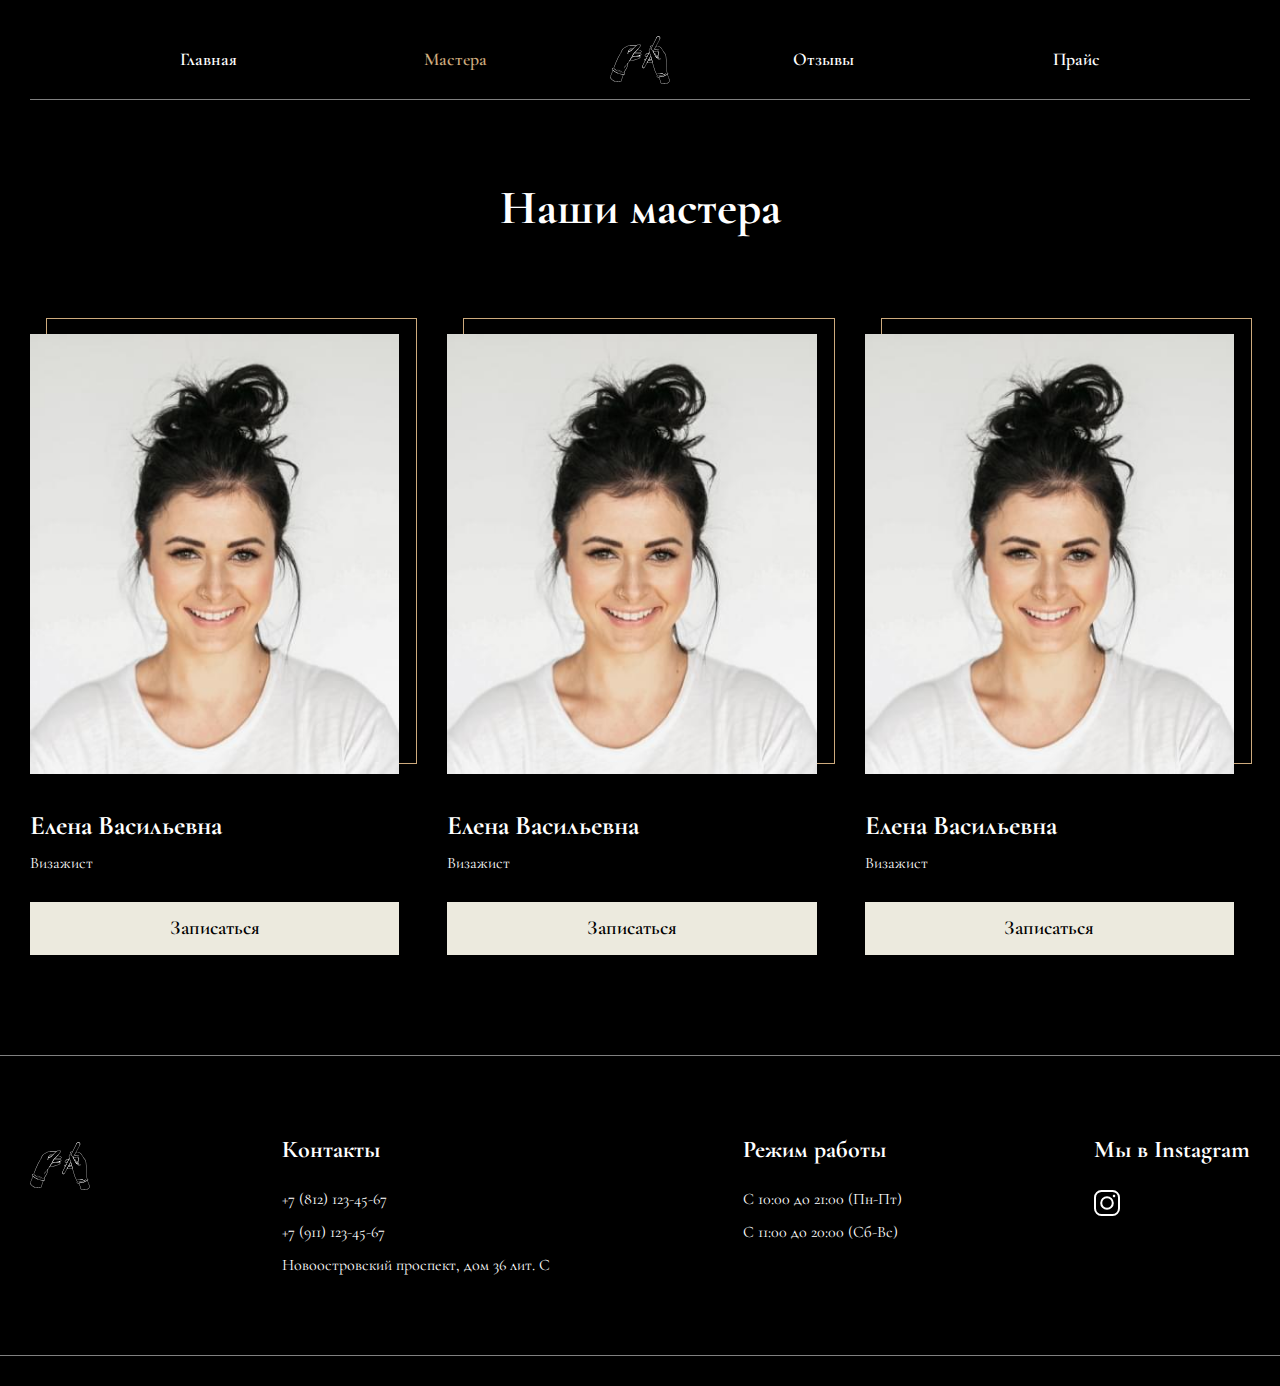
==== masters.html @ 24c0803a "version1demo" ====
<!DOCTYPE html><html lang="ru"><head><meta charset="UTF-8"><meta http-equiv="X-UA-Compatible" content="IE=edge"><meta name="viewport" content="width=device-width,initial-scale=1"><link rel="stylesheet" href="css/style.min.css"><title>Holkina Studio</title></head><body><div class="masters"><div class="container"><header class="header"><div class="header__hamburger"><span class="header__hamburger-line"></span> <span class="header__hamburger-line"></span> <span class="header__hamburger-line"></span></div><nav class="header__navigation"><ul class="header__list"><li class="header__list-item"><a href="index.html" class="header__link link">Главная</a></li><li class="header__list-item"><a href="#" class="header__link link active">Мастера</a></li></ul><svg class="header__logo" viewBox="0 0 188.04 149.76"><g id="Layer_2" data-name="Layer 2"><g id="_1" data-name="1"><path d="M104.42,100.39a3.55,3.55,0,0,1-1.62-.39c-2.11-1.1-2.67-4.14-1.28-6.94a.5.5,0,1,1,.89.45c-1.12,2.26-.74,4.77.85,5.6s3.87-.3,5.07-2.52a.5.5,0,0,1,.88.47A5.83,5.83,0,0,1,104.42,100.39Z"/><path d="M155.64,11.06a.46.46,0,0,1-.23-.06.49.49,0,0,1-.2-.68,8.41,8.41,0,0,0,.87-6.26A4.28,4.28,0,0,0,154,1.43a4.22,4.22,0,0,0-3.34-.17,8.39,8.39,0,0,0-4.62,4.31.5.5,0,0,1-.67.23.51.51,0,0,1-.23-.68A9.42,9.42,0,0,1,150.37.31a5.24,5.24,0,0,1,4.11.23A5.22,5.22,0,0,1,157,3.77a9.35,9.35,0,0,1-.95,7A.49.49,0,0,1,155.64,11.06Z"/><path d="M149.12,128.92a2.72,2.72,0,0,1-2.68-2.63c0-.44.37-.83,1-1.42l.36-.34a135.27,135.27,0,0,1-12.17-30.79c-3.07-12.5-5.75-22.49-7.95-29.71l0-.06a91,91,0,0,0-3.72-10.57c-2.3-5-3-12.06-.25-14.11,1-.8,3-1.13,6.48,1.8s5.92,7.69,8.08,12l0,.06c.37.74.73,1.48,1.09,2.22,3.21,6.54,6.25,12.72,10.38,12.83a.87.87,0,0,0,.66-.17c.28-.33.06-1.37-.15-2.37a10.18,10.18,0,0,1-.2-4.84c.68-2.37,1.28-4.13,1.76-5.56,1.09-3.24,1.35-4.14.61-5.25a12.43,12.43,0,0,1-.66-1.2c-.9-1.74-2.4-4.66-4.9-5.83a30.13,30.13,0,0,0-7.54-2,.51.51,0,0,1-.41-.58.51.51,0,0,1,.58-.41,31.41,31.41,0,0,1,7.8,2.13c2.81,1.31,4.4,4.42,5.36,6.28.24.46.44.86.6,1.1,1.05,1.56.59,2.9-.5,6.12-.47,1.42-1.07,3.17-1.74,5.52a9.29,9.29,0,0,0,.22,4.35c.29,1.41.52,2.52-.06,3.22a1.69,1.69,0,0,1-1.45.53c-4.75-.13-7.91-6.57-11.26-13.39-.36-.75-.74-1.51-1.11-2.26l0-.06c-2.11-4.21-4.62-8.93-7.81-11.64-1.62-1.38-3.85-2.8-5.23-1.76-2,1.51-1.72,7.9.56,12.9a92.07,92.07,0,0,1,3.76,10.63s0,0,0,.06c2.21,7.24,4.9,17.28,8,29.83a134.49,134.49,0,0,0,12.21,30.78c.25.44-.12.79-.69,1.31a5,5,0,0,0-.7.74,1.73,1.73,0,0,0,1.71,1.58h0c7.38,0,23.55-2.13,31.9-9.93a1,1,0,0,0,.32-.76,1,1,0,0,0-.3-.7,5.48,5.48,0,0,0-.78,0c-.7,0-1.13.09-1.35-.27-1.19-1.87-2.23-20-3.28-40-.33-6.24-.59-11.18-.74-12.47-.49-4.25-.82-5.7-4.93-10.74a61.84,61.84,0,0,1-4.54-7c-2.91-4.91-6.2-10.47-9.62-11.91-2.11-.9-6.12-1.65-11.6-2.18a.49.49,0,0,1-.45-.54.5.5,0,0,1,.54-.45c5.66.54,9.67,1.3,11.9,2.24,3.72,1.58,7,7,10.09,12.33a59.57,59.57,0,0,0,4.46,6.88c4.06,5,4.6,6.59,5.14,11.26.16,1.33.42,6.28.75,12.54.67,12.86,1.92,36.52,3,39.33l.51,0c.74-.06,1.18-.08,1.46.17a2,2,0,0,1,.7,1.47,2,2,0,0,1-.63,1.52c-8.59,8-25.07,10.17-32.59,10.2ZM181,116.48h0Zm-1.24-.72Z"/><path d="M129.45,38.4a.47.47,0,0,1-.25-.07c-3-1.72-4.4-3.71-3.93-5.46.42-1.6,2.33-2.59,5-2.59.72,0,1.65,0,2.74,0a.5.5,0,0,1,.48.52.47.47,0,0,1-.51.48c-1.07,0-2,0-2.71,0-2.14,0-3.72.73-4,1.85s1,2.88,3.48,4.34a.5.5,0,0,1-.26.93Z"/><path d="M149.8,69.2s-.06,0-.08,0c-3.43-.09-5.9-3.52-7.66-6.5a.51.51,0,0,1,0-.53.53.53,0,0,1,.49-.22,68.38,68.38,0,0,1,8.05,1.76.49.49,0,0,1,.36.4c.07.46.17.91.26,1.34.29,1.41.53,2.52-.06,3.22A1.69,1.69,0,0,1,149.8,69.2Zm-.06-1a.87.87,0,0,0,.66-.17c.28-.33.06-1.37-.15-2.38-.07-.34-.15-.69-.21-1.06-1.58-.43-4.17-1.09-6.56-1.49,2.19,3.46,4.15,5,6.26,5.1Z"/><path d="M150.33,63.17a.39.39,0,0,1-.15,0,64.83,64.83,0,0,1-7.37-3.32l-1.16-.57-1,.13a.5.5,0,0,1-.52-.26c-.55-1.08-1.09-2.2-1.65-3.32l-1.11-2.26a.14.14,0,0,1,0-.06c-.89-1.77-1.64-3.19-2.37-4.47a.49.49,0,0,1,0-.44.5.5,0,0,1,.33-.29c2.43-.65,6.72-1.74,8.28-1.65,2.5.12,6.84,2.62,10,4.7a.49.49,0,0,1,.23.47,20,20,0,0,1-1.06,3.79c-.48,1.4-1.07,3.16-1.74,5.5a5.27,5.27,0,0,0-.18,1.56.52.52,0,0,1-.2.42A.53.53,0,0,1,150.33,63.17Zm-8.61-4.91h.14a13.39,13.39,0,0,1,1.4.67c1.62.81,4.51,2.26,6.59,3a5.84,5.84,0,0,1,.2-1.16c.68-2.36,1.27-4.13,1.75-5.54a24.06,24.06,0,0,0,1-3.28c-4.25-2.73-7.54-4.28-9.28-4.37a37.93,37.93,0,0,0-7.35,1.46c.65,1.16,1.33,2.45,2.1,4l0,.06c.36.74.73,1.48,1.09,2.21.5,1,1,2,1.48,3A8.44,8.44,0,0,1,141.72,58.26Z"/><path d="M135.13,48.81a.53.53,0,0,1-.24-.06.51.51,0,0,1-.2-.68l20.52-37.75a8.41,8.41,0,0,0,.87-6.26A4.28,4.28,0,0,0,154,1.43a4.22,4.22,0,0,0-3.34-.17,8.39,8.39,0,0,0-4.62,4.31L128.72,40.51a.5.5,0,0,1-.9-.44L145.16,5.12A9.42,9.42,0,0,1,150.37.31a5.24,5.24,0,0,1,4.11.23A5.22,5.22,0,0,1,157,3.77a9.35,9.35,0,0,1-.95,7L135.57,48.55A.49.49,0,0,1,135.13,48.81Z"/><path d="M104.42,100.39a3.55,3.55,0,0,1-1.62-.39c-2.11-1.1-2.67-4.14-1.28-6.94L122.79,50.2a.49.49,0,0,1,.67-.22.5.5,0,0,1,.23.67L102.41,93.51c-1.12,2.26-.74,4.77.85,5.6s3.87-.3,5.07-2.52L127.14,62a.49.49,0,0,1,.67-.2.49.49,0,0,1,.2.68l-18.8,34.6A5.83,5.83,0,0,1,104.42,100.39Z"/><path d="M120.82,75.14a.49.49,0,0,1-.39-.19.5.5,0,0,1,0-.55l5-9.16a.49.49,0,0,1,.31-.25l2.63-.68a.5.5,0,0,1,.6.34c.67,2.24,1.4,4.75,2.15,7.46a.53.53,0,0,1-.05.39.5.5,0,0,1-.32.23c-2.37.57-5,1.23-7.61,1.87l-2.14.53Zm5.32-9.23-4.33,8,1-.25c2.39-.6,4.87-1.21,7.12-1.75-.65-2.33-1.28-4.51-1.87-6.48Z"/><path d="M115,64.32c-2.53,0-4.81-.91-5.6-2.36-.36-.67-.71-2.06,1-3.83s7.17-4,11.48-5.59a.51.51,0,0,1,.55.14.5.5,0,0,1,.07.55L117.11,63.9a.52.52,0,0,1-.36.27A11.11,11.11,0,0,1,115,64.32Zm1.71-.64h0ZM121,53.91c-5.3,2-8.8,3.71-9.92,4.9-.94,1-1.21,1.9-.8,2.67.73,1.35,3.48,2.13,6.1,1.74Z"/><path d="M110.58,76.43h-.11A4.84,4.84,0,0,1,107,74.09a2.71,2.71,0,0,1,0-2.39c.26-.55,1.28-1.41,6.91-3.27a.5.5,0,0,1,.61.69l-3.49,7A.49.49,0,0,1,110.58,76.43Zm2.5-6.67c-4.59,1.59-5.12,2.25-5.18,2.37a1.72,1.72,0,0,0,0,1.53,3.73,3.73,0,0,0,2.41,1.69Z"/><path d="M118.18,84.47a17.16,17.16,0,0,1-2.42-.14.53.53,0,0,1-.38-.27.5.5,0,0,1,0-.46l3.34-6.14a.46.46,0,0,1,.29-.24c3.18-1,8.87-2.7,11.93-3.6a.51.51,0,0,1,.38,0,.48.48,0,0,1,.24.3c.7,2.59,1.4,5.23,2.08,7.84a.5.5,0,0,1-.36.61A72.27,72.27,0,0,1,118.18,84.47Zm-1.55-1c4,.33,11.69-.8,15.93-1.85-.6-2.28-1.21-4.58-1.82-6.84-3.07.9-8.19,2.43-11.23,3.38Z"/><path d="M170.82,149.76a39.78,39.78,0,0,1-11-1.71.49.49,0,0,1-.35-.37,85.21,85.21,0,0,0-7.34-19.16.48.48,0,0,1,0-.48.5.5,0,0,1,.41-.26c.53,0,1.08-.08,1.65-.14a23.73,23.73,0,0,0,3.82-.46c5.26-.79,15-2.86,21.53-7.94a.54.54,0,0,1,.46-.09.55.55,0,0,1,.33.32c3.3,9.69,7.6,20,7.65,20.13a.52.52,0,0,1,0,.35C188,140.07,184.56,149.76,170.82,149.76Zm-10.42-2.59c20.73,5.81,26-5.73,26.6-7.37-.58-1.39-4.34-10.53-7.38-19.35-6.68,4.92-16.23,6.94-21.42,7.71a24.15,24.15,0,0,1-3.93.48l-.87.08A86.59,86.59,0,0,1,160.4,147.17Z"/><path d="M152.74,124.1h-.16a.5.5,0,0,1,0-1h.16c1.44,0,13.39-.19,22.4-6.08a.5.5,0,0,1,.55.84C166.45,123.91,154.24,124.1,152.74,124.1Z"/><path d="M154.34,118.74a14.58,14.58,0,0,1-5.32-.83.5.5,0,1,1,.37-.93c5.27,2.15,16.36-1,16.48-1a.49.49,0,0,1,.61.35.48.48,0,0,1-.34.61A49.56,49.56,0,0,1,154.34,118.74Z"/><path d="M155.11,70.22c-7.89,0-10.45-3.8-10.56-4a.5.5,0,0,1,.84-.55c.05.07,2.55,3.6,10.13,3.51a.5.5,0,1,1,0,1Z"/><path d="M148.51,43.12A10.11,10.11,0,0,1,147,43a.5.5,0,0,1,.15-1,11.22,11.22,0,0,0,5.94-.89.51.51,0,0,1,.67.23.5.5,0,0,1-.23.67A11.58,11.58,0,0,1,148.51,43.12Z"/><path d="M142.49,59.61a.46.46,0,0,1-.36-.16c-.07-.07-1.7-1.85-1.35-5.55a.52.52,0,0,1,.55-.45.5.5,0,0,1,.45.55c-.31,3.22,1,4.71,1.08,4.77a.51.51,0,0,1,0,.71A.5.5,0,0,1,142.49,59.61Z"/><path d="M154.7,72.79a12,12,0,0,1-3.25-.51l-.48-.13a.5.5,0,0,1,.12-1,5.72,5.72,0,0,1,.63.15,8.29,8.29,0,0,0,7.63-1.09.5.5,0,0,1,.59.8A8.65,8.65,0,0,1,154.7,72.79Z"/><path d="M41.94,120.7h0c-15.64-.52-27.45-8.65-33.1-13.45a.5.5,0,0,1-.17-.47,8.38,8.38,0,0,0-1.23-1.47c-1.1-1.15-1.72-1.83-1.48-2.45.4-1,1.73-1.43,3-1.83,1-.32,2.19-.68,2.42-1.27,4.85-12.4,9.58-23.66,12.11-29.33,1.28-2.88,3.81-7.19,6.05-11,1.3-2.22,2.54-4.31,3.36-5.85C34.25,51,35.23,48.87,36.09,47c1.3-2.86,2.24-4.92,3.66-6.41,3.88-4.1,15.94-10.75,21.52-11.85,3.44-.68,11-.66,16.69-.53,2.55.07,4.58.15,5.42.19,4.36-3,8-3.71,10.8-2.05a3.28,3.28,0,0,1,1.69,2.49c.56,4.64-7.74,12.74-14.42,19.25-3.06,3-5.71,5.58-6.55,7S72.12,59.77,70,63.51c-5,8.77-11.29,19.69-13.1,21.67l-.07.08c-.89,1-1.26,3.39-1.7,6.11-.08.53-.17,1.08-.27,1.63-.71,4.27-1.79,8.63-4.77,11.61-1.4,1.4-3.2,4.72-5.35,9.87-.14.33.44,1.28.83,1.91.64,1,1.25,2,.93,2.88s-1.28.77-2.45.86a5,5,0,0,0-1.65.29A.42.42,0,0,1,41.94,120.7Zm-32.3-14c5.59,4.7,17,12.45,32,13a4,4,0,0,1,2.26-.55,5.23,5.23,0,0,0,1.63-.28c.11-.32-.47-1.26-.89-2-.63-1-1.23-2-.89-2.82,2.23-5.34,4.05-8.67,5.56-10.18,2.78-2.79,3.81-7,4.5-11.07.09-.56.18-1.1.26-1.63.46-2.86.86-5.33,1.92-6.59l.08-.1c1.76-1.91,8.25-13.24,13-21.51,2.14-3.75,4-7,4.94-8.51s3.46-4,6.7-7.14c6.18-6,14.63-14.27,14.13-18.42a2.28,2.28,0,0,0-1.21-1.75h0c-2.47-1.46-5.79-.75-9.86,2.11a.49.49,0,0,1-.31.09c-.7,0-2.84-.12-5.56-.2-5.67-.13-13.13-.15-16.48.51-5.43,1.08-17.2,7.55-21,11.55-1.31,1.38-2.22,3.37-3.48,6.14-.86,1.91-1.85,4.07-3.24,6.67-.83,1.56-2.07,3.66-3.38,5.89-2.22,3.78-4.74,8-6,10.89-2.53,5.65-7.24,16.9-12.09,29.28-.4,1-1.75,1.46-3,1.87-1,.3-2.07.64-2.35,1.17a9.19,9.19,0,0,0,1.24,1.46C9,105.52,9.55,106.13,9.64,106.65Zm-1,0ZM58.4,49.62a1,1,0,0,1-.51-.12,1.36,1.36,0,0,1-.44-1.31c.15-2.12,2.49-7.21,5.31-8.61a27.75,27.75,0,0,1,7.84-1.9c1.41-.19,2.55-.3,3.09-.35l.22,0a.51.51,0,0,1,.5.27.5.5,0,0,1-.08.56l-1.88,2.14c-.47.55-.87,1-1.18,1.35h0C68.75,44.43,60.86,49.62,58.4,49.62Zm.07-1h0c1.35,0,9-4.27,12-7.69h0c.31-.34.7-.79,1.17-1.33l1-1.2-2,.24a27.48,27.48,0,0,0-7.53,1.8c-1.87.93-3.76,4.06-4.5,6.54A3.79,3.79,0,0,0,58.47,48.65Z"/><path d="M25.8,143.68c-7.85,0-19-2.37-25.73-14.17a.48.48,0,0,1,0-.42s3.91-10.2,8.64-22.4a.47.47,0,0,1,.34-.3.52.52,0,0,1,.45.1c5.55,4.71,17.15,12.7,32.48,13.21a.46.46,0,0,1,.4.22.51.51,0,0,1,.06.45c-3.84,10.32-7.18,21.79-7.22,21.91a.52.52,0,0,1-.34.34A37.32,37.32,0,0,1,25.8,143.68ZM1.05,129.22c10.24,17.58,30.7,13.14,33.25,12.5.52-1.76,3.5-11.76,6.92-21-14.82-.71-26.12-8.2-31.87-13C5.14,118.57,1.64,127.7,1.05,129.22Z"/><path d="M61.17,78.17a.53.53,0,0,1-.42-.21.5.5,0,0,1,0-.54c2.09-3.51,4.51-7.7,6.6-11.33a.55.55,0,0,1,.36-.25c2.91-.42,7.3-1.06,11.72-1.76h0l2.16-.34c5.78-.94,10.78-1.75,12.79-.23a2.26,2.26,0,0,1,.91,1.59c.29,2.56-3.73,7.66-34,13.06ZM68.09,66.8c-1.88,3.26-4,7-5.93,10.19,24.16-4.4,32.45-9,32.12-11.77a1.29,1.29,0,0,0-.51-.92c-1.67-1.26-6.94-.4-12,.42l-2.17.35h0C75.27,65.75,71,66.38,68.09,66.8Z"/><path d="M58.4,49.62a1,1,0,0,1-.51-.12c-1.39-.94.91-5.33,1-5.52a.49.49,0,0,1,.31-.25A53.19,53.19,0,0,1,69.61,42a.49.49,0,0,1,.49.31.49.49,0,0,1-.13.56C67.14,45.42,60.61,49.62,58.4,49.62Zm.09-.91h0Zm0-.06c.93.06,5.89-2.51,9.66-5.51a53.52,53.52,0,0,0-8.45,1.5A8.24,8.24,0,0,0,58.47,48.65Z"/><path d="M69.56,63.73a.5.5,0,0,1-.44-.75c2.14-3.73,4-7,4.93-8.48a9.72,9.72,0,0,1,1-1.31.46.46,0,0,1,.35-.17c8.6-.45,18.85-.57,21.82,2.44a2.8,2.8,0,0,1,.86,2.2c-.3,4.58-15.67,5.83-28.51,6.07ZM75.66,54a8.79,8.79,0,0,0-.76,1c-.86,1.41-2.52,4.3-4.47,7.7,16.51-.38,26.45-2.28,26.64-5.12a1.8,1.8,0,0,0-.57-1.44C93.51,53.13,80.32,53.76,75.66,54Z"/><path d="M76.74,52.56a.51.51,0,0,1-.46-.3.49.49,0,0,1,.1-.54c1.2-1.26,2.75-2.77,4.39-4.37,1.44-1.42,3-2.93,4.53-4.48a.48.48,0,0,1,.39-.15c8.11.7,12.1,2.12,12.93,4.59h0a2.63,2.63,0,0,1-.29,2.47c-1.9,2.66-9.51,2.71-16.23,2.76h-.2C80,52.56,78.3,52.56,76.74,52.56Zm9.1-8.82c-1.48,1.49-3,3-4.38,4.32S79,50.5,77.93,51.56l4,0h.2c6.16,0,13.83-.1,15.43-2.34a1.64,1.64,0,0,0,.15-1.57h0C96.7,44.75,88.79,44,85.84,43.74Z"/><path d="M74,38.31a.49.49,0,0,1-.32-.12.51.51,0,0,1-.06-.71,57.49,57.49,0,0,1,9.66-9,.5.5,0,0,1,.57.82,56.76,56.76,0,0,0-9.47,8.83A.49.49,0,0,1,74,38.31Z"/><path d="M42.46,114.76h0a44.35,44.35,0,0,1-22.72-7,33.75,33.75,0,0,1-7.59-6.49.5.5,0,0,1,.09-.7.5.5,0,0,1,.7.08c.1.13,10,12.41,29.56,13.07a.51.51,0,0,1,.48.52A.5.5,0,0,1,42.46,114.76Z"/><path d="M44.22,100.38a.45.45,0,0,1-.2,0,.51.51,0,0,1-.25-.67,21.06,21.06,0,0,1,5-6.78c2.8-2.2,7.18-8.18,7.22-8.24a.5.5,0,0,1,.81.59c-.18.25-4.51,6.15-7.41,8.44s-4.71,6.37-4.73,6.41A.52.52,0,0,1,44.22,100.38Z"/><path d="M57.08,54.4A.5.5,0,0,1,56.6,54c-.66-2.61,1-6.94,1.11-7.13a.5.5,0,0,1,.93.37S57,51.48,57.57,53.78a.5.5,0,0,1-.37.61Z"/><path d="M37.41,110.84h0A24.56,24.56,0,0,1,24,105.77a.49.49,0,0,1-.05-.7.51.51,0,0,1,.71,0,24,24,0,0,0,12.82,4.82.51.51,0,0,1,.45.54A.5.5,0,0,1,37.41,110.84Z"/><path d="M54.6,56.29a.46.46,0,0,1-.36-.16c-1.43-1.54-.89-4.64-.87-4.77A.49.49,0,0,1,54,51a.5.5,0,0,1,.4.58c-.13.76-.28,2.94.62,3.91a.5.5,0,0,1,0,.71A.48.48,0,0,1,54.6,56.29Z"/></g></g></svg><ul class="header__list"><li class="header__list-item"><a href="reviews.html" class="header__link link">Отзывы</a></li><li class="header__list-item"><a href="price.html" class="header__link link">Прайс</a></li></ul></nav></header></div><section class="masters__section"><div class="container"><h1 class="title masters__title">Наши мастера</h1><div class="masters__grid"><div class="masters__item"><div class="masters__item-imgBorder"><img src="./images/master.jpg" alt="Мастер" class="masters__item-img"></div><p class="masters__item-name">Елена Васильевна</p><p class="masters__item-skill">Визажист</p><button class="button masters__item-button">Записаться</button></div><div class="masters__item"><div class="masters__item-imgBorder"><img src="./images/master.jpg" alt="Мастер" class="masters__item-img"></div><p class="masters__item-name">Елена Васильевна</p><p class="masters__item-skill">Визажист</p><button class="button masters__item-button">Записаться</button></div><div class="masters__item"><div class="masters__item-imgBorder"><img src="./images/master.jpg" alt="Мастер" class="masters__item-img"></div><p class="masters__item-name">Елена Васильевна</p><p class="masters__item-skill">Визажист</p><button class="button masters__item-button">Записаться</button></div></div></div></section><footer class="footer"><div class="container"><svg class="footer__logo" viewBox="0 0 188.04 149.76"><g id="Layer_2" data-name="Layer 2"><g id="_1" data-name="1"><path d="M104.42,100.39a3.55,3.55,0,0,1-1.62-.39c-2.11-1.1-2.67-4.14-1.28-6.94a.5.5,0,1,1,.89.45c-1.12,2.26-.74,4.77.85,5.6s3.87-.3,5.07-2.52a.5.5,0,0,1,.88.47A5.83,5.83,0,0,1,104.42,100.39Z"/><path d="M155.64,11.06a.46.46,0,0,1-.23-.06.49.49,0,0,1-.2-.68,8.41,8.41,0,0,0,.87-6.26A4.28,4.28,0,0,0,154,1.43a4.22,4.22,0,0,0-3.34-.17,8.39,8.39,0,0,0-4.62,4.31.5.5,0,0,1-.67.23.51.51,0,0,1-.23-.68A9.42,9.42,0,0,1,150.37.31a5.24,5.24,0,0,1,4.11.23A5.22,5.22,0,0,1,157,3.77a9.35,9.35,0,0,1-.95,7A.49.49,0,0,1,155.64,11.06Z"/><path d="M149.12,128.92a2.72,2.72,0,0,1-2.68-2.63c0-.44.37-.83,1-1.42l.36-.34a135.27,135.27,0,0,1-12.17-30.79c-3.07-12.5-5.75-22.49-7.95-29.71l0-.06a91,91,0,0,0-3.72-10.57c-2.3-5-3-12.06-.25-14.11,1-.8,3-1.13,6.48,1.8s5.92,7.69,8.08,12l0,.06c.37.74.73,1.48,1.09,2.22,3.21,6.54,6.25,12.72,10.38,12.83a.87.87,0,0,0,.66-.17c.28-.33.06-1.37-.15-2.37a10.18,10.18,0,0,1-.2-4.84c.68-2.37,1.28-4.13,1.76-5.56,1.09-3.24,1.35-4.14.61-5.25a12.43,12.43,0,0,1-.66-1.2c-.9-1.74-2.4-4.66-4.9-5.83a30.13,30.13,0,0,0-7.54-2,.51.51,0,0,1-.41-.58.51.51,0,0,1,.58-.41,31.41,31.41,0,0,1,7.8,2.13c2.81,1.31,4.4,4.42,5.36,6.28.24.46.44.86.6,1.1,1.05,1.56.59,2.9-.5,6.12-.47,1.42-1.07,3.17-1.74,5.52a9.29,9.29,0,0,0,.22,4.35c.29,1.41.52,2.52-.06,3.22a1.69,1.69,0,0,1-1.45.53c-4.75-.13-7.91-6.57-11.26-13.39-.36-.75-.74-1.51-1.11-2.26l0-.06c-2.11-4.21-4.62-8.93-7.81-11.64-1.62-1.38-3.85-2.8-5.23-1.76-2,1.51-1.72,7.9.56,12.9a92.07,92.07,0,0,1,3.76,10.63s0,0,0,.06c2.21,7.24,4.9,17.28,8,29.83a134.49,134.49,0,0,0,12.21,30.78c.25.44-.12.79-.69,1.31a5,5,0,0,0-.7.74,1.73,1.73,0,0,0,1.71,1.58h0c7.38,0,23.55-2.13,31.9-9.93a1,1,0,0,0,.32-.76,1,1,0,0,0-.3-.7,5.48,5.48,0,0,0-.78,0c-.7,0-1.13.09-1.35-.27-1.19-1.87-2.23-20-3.28-40-.33-6.24-.59-11.18-.74-12.47-.49-4.25-.82-5.7-4.93-10.74a61.84,61.84,0,0,1-4.54-7c-2.91-4.91-6.2-10.47-9.62-11.91-2.11-.9-6.12-1.65-11.6-2.18a.49.49,0,0,1-.45-.54.5.5,0,0,1,.54-.45c5.66.54,9.67,1.3,11.9,2.24,3.72,1.58,7,7,10.09,12.33a59.57,59.57,0,0,0,4.46,6.88c4.06,5,4.6,6.59,5.14,11.26.16,1.33.42,6.28.75,12.54.67,12.86,1.92,36.52,3,39.33l.51,0c.74-.06,1.18-.08,1.46.17a2,2,0,0,1,.7,1.47,2,2,0,0,1-.63,1.52c-8.59,8-25.07,10.17-32.59,10.2ZM181,116.48h0Zm-1.24-.72Z"/><path d="M129.45,38.4a.47.47,0,0,1-.25-.07c-3-1.72-4.4-3.71-3.93-5.46.42-1.6,2.33-2.59,5-2.59.72,0,1.65,0,2.74,0a.5.5,0,0,1,.48.52.47.47,0,0,1-.51.48c-1.07,0-2,0-2.71,0-2.14,0-3.72.73-4,1.85s1,2.88,3.48,4.34a.5.5,0,0,1-.26.93Z"/><path d="M149.8,69.2s-.06,0-.08,0c-3.43-.09-5.9-3.52-7.66-6.5a.51.51,0,0,1,0-.53.53.53,0,0,1,.49-.22,68.38,68.38,0,0,1,8.05,1.76.49.49,0,0,1,.36.4c.07.46.17.91.26,1.34.29,1.41.53,2.52-.06,3.22A1.69,1.69,0,0,1,149.8,69.2Zm-.06-1a.87.87,0,0,0,.66-.17c.28-.33.06-1.37-.15-2.38-.07-.34-.15-.69-.21-1.06-1.58-.43-4.17-1.09-6.56-1.49,2.19,3.46,4.15,5,6.26,5.1Z"/><path d="M150.33,63.17a.39.39,0,0,1-.15,0,64.83,64.83,0,0,1-7.37-3.32l-1.16-.57-1,.13a.5.5,0,0,1-.52-.26c-.55-1.08-1.09-2.2-1.65-3.32l-1.11-2.26a.14.14,0,0,1,0-.06c-.89-1.77-1.64-3.19-2.37-4.47a.49.49,0,0,1,0-.44.5.5,0,0,1,.33-.29c2.43-.65,6.72-1.74,8.28-1.65,2.5.12,6.84,2.62,10,4.7a.49.49,0,0,1,.23.47,20,20,0,0,1-1.06,3.79c-.48,1.4-1.07,3.16-1.74,5.5a5.27,5.27,0,0,0-.18,1.56.52.52,0,0,1-.2.42A.53.53,0,0,1,150.33,63.17Zm-8.61-4.91h.14a13.39,13.39,0,0,1,1.4.67c1.62.81,4.51,2.26,6.59,3a5.84,5.84,0,0,1,.2-1.16c.68-2.36,1.27-4.13,1.75-5.54a24.06,24.06,0,0,0,1-3.28c-4.25-2.73-7.54-4.28-9.28-4.37a37.93,37.93,0,0,0-7.35,1.46c.65,1.16,1.33,2.45,2.1,4l0,.06c.36.74.73,1.48,1.09,2.21.5,1,1,2,1.48,3A8.44,8.44,0,0,1,141.72,58.26Z"/><path d="M135.13,48.81a.53.53,0,0,1-.24-.06.51.51,0,0,1-.2-.68l20.52-37.75a8.41,8.41,0,0,0,.87-6.26A4.28,4.28,0,0,0,154,1.43a4.22,4.22,0,0,0-3.34-.17,8.39,8.39,0,0,0-4.62,4.31L128.72,40.51a.5.5,0,0,1-.9-.44L145.16,5.12A9.42,9.42,0,0,1,150.37.31a5.24,5.24,0,0,1,4.11.23A5.22,5.22,0,0,1,157,3.77a9.35,9.35,0,0,1-.95,7L135.57,48.55A.49.49,0,0,1,135.13,48.81Z"/><path d="M104.42,100.39a3.55,3.55,0,0,1-1.62-.39c-2.11-1.1-2.67-4.14-1.28-6.94L122.79,50.2a.49.49,0,0,1,.67-.22.5.5,0,0,1,.23.67L102.41,93.51c-1.12,2.26-.74,4.77.85,5.6s3.87-.3,5.07-2.52L127.14,62a.49.49,0,0,1,.67-.2.49.49,0,0,1,.2.68l-18.8,34.6A5.83,5.83,0,0,1,104.42,100.39Z"/><path d="M120.82,75.14a.49.49,0,0,1-.39-.19.5.5,0,0,1,0-.55l5-9.16a.49.49,0,0,1,.31-.25l2.63-.68a.5.5,0,0,1,.6.34c.67,2.24,1.4,4.75,2.15,7.46a.53.53,0,0,1-.05.39.5.5,0,0,1-.32.23c-2.37.57-5,1.23-7.61,1.87l-2.14.53Zm5.32-9.23-4.33,8,1-.25c2.39-.6,4.87-1.21,7.12-1.75-.65-2.33-1.28-4.51-1.87-6.48Z"/><path d="M115,64.32c-2.53,0-4.81-.91-5.6-2.36-.36-.67-.71-2.06,1-3.83s7.17-4,11.48-5.59a.51.51,0,0,1,.55.14.5.5,0,0,1,.07.55L117.11,63.9a.52.52,0,0,1-.36.27A11.11,11.11,0,0,1,115,64.32Zm1.71-.64h0ZM121,53.91c-5.3,2-8.8,3.71-9.92,4.9-.94,1-1.21,1.9-.8,2.67.73,1.35,3.48,2.13,6.1,1.74Z"/><path d="M110.58,76.43h-.11A4.84,4.84,0,0,1,107,74.09a2.71,2.71,0,0,1,0-2.39c.26-.55,1.28-1.41,6.91-3.27a.5.5,0,0,1,.61.69l-3.49,7A.49.49,0,0,1,110.58,76.43Zm2.5-6.67c-4.59,1.59-5.12,2.25-5.18,2.37a1.72,1.72,0,0,0,0,1.53,3.73,3.73,0,0,0,2.41,1.69Z"/><path d="M118.18,84.47a17.16,17.16,0,0,1-2.42-.14.53.53,0,0,1-.38-.27.5.5,0,0,1,0-.46l3.34-6.14a.46.46,0,0,1,.29-.24c3.18-1,8.87-2.7,11.93-3.6a.51.51,0,0,1,.38,0,.48.48,0,0,1,.24.3c.7,2.59,1.4,5.23,2.08,7.84a.5.5,0,0,1-.36.61A72.27,72.27,0,0,1,118.18,84.47Zm-1.55-1c4,.33,11.69-.8,15.93-1.85-.6-2.28-1.21-4.58-1.82-6.84-3.07.9-8.19,2.43-11.23,3.38Z"/><path d="M170.82,149.76a39.78,39.78,0,0,1-11-1.71.49.49,0,0,1-.35-.37,85.21,85.21,0,0,0-7.34-19.16.48.48,0,0,1,0-.48.5.5,0,0,1,.41-.26c.53,0,1.08-.08,1.65-.14a23.73,23.73,0,0,0,3.82-.46c5.26-.79,15-2.86,21.53-7.94a.54.54,0,0,1,.46-.09.55.55,0,0,1,.33.32c3.3,9.69,7.6,20,7.65,20.13a.52.52,0,0,1,0,.35C188,140.07,184.56,149.76,170.82,149.76Zm-10.42-2.59c20.73,5.81,26-5.73,26.6-7.37-.58-1.39-4.34-10.53-7.38-19.35-6.68,4.92-16.23,6.94-21.42,7.71a24.15,24.15,0,0,1-3.93.48l-.87.08A86.59,86.59,0,0,1,160.4,147.17Z"/><path d="M152.74,124.1h-.16a.5.5,0,0,1,0-1h.16c1.44,0,13.39-.19,22.4-6.08a.5.5,0,0,1,.55.84C166.45,123.91,154.24,124.1,152.74,124.1Z"/><path d="M154.34,118.74a14.58,14.58,0,0,1-5.32-.83.5.5,0,1,1,.37-.93c5.27,2.15,16.36-1,16.48-1a.49.49,0,0,1,.61.35.48.48,0,0,1-.34.61A49.56,49.56,0,0,1,154.34,118.74Z"/><path d="M155.11,70.22c-7.89,0-10.45-3.8-10.56-4a.5.5,0,0,1,.84-.55c.05.07,2.55,3.6,10.13,3.51a.5.5,0,1,1,0,1Z"/><path d="M148.51,43.12A10.11,10.11,0,0,1,147,43a.5.5,0,0,1,.15-1,11.22,11.22,0,0,0,5.94-.89.51.51,0,0,1,.67.23.5.5,0,0,1-.23.67A11.58,11.58,0,0,1,148.51,43.12Z"/><path d="M142.49,59.61a.46.46,0,0,1-.36-.16c-.07-.07-1.7-1.85-1.35-5.55a.52.52,0,0,1,.55-.45.5.5,0,0,1,.45.55c-.31,3.22,1,4.71,1.08,4.77a.51.51,0,0,1,0,.71A.5.5,0,0,1,142.49,59.61Z"/><path d="M154.7,72.79a12,12,0,0,1-3.25-.51l-.48-.13a.5.5,0,0,1,.12-1,5.72,5.72,0,0,1,.63.15,8.29,8.29,0,0,0,7.63-1.09.5.5,0,0,1,.59.8A8.65,8.65,0,0,1,154.7,72.79Z"/><path d="M41.94,120.7h0c-15.64-.52-27.45-8.65-33.1-13.45a.5.5,0,0,1-.17-.47,8.38,8.38,0,0,0-1.23-1.47c-1.1-1.15-1.72-1.83-1.48-2.45.4-1,1.73-1.43,3-1.83,1-.32,2.19-.68,2.42-1.27,4.85-12.4,9.58-23.66,12.11-29.33,1.28-2.88,3.81-7.19,6.05-11,1.3-2.22,2.54-4.31,3.36-5.85C34.25,51,35.23,48.87,36.09,47c1.3-2.86,2.24-4.92,3.66-6.41,3.88-4.1,15.94-10.75,21.52-11.85,3.44-.68,11-.66,16.69-.53,2.55.07,4.58.15,5.42.19,4.36-3,8-3.71,10.8-2.05a3.28,3.28,0,0,1,1.69,2.49c.56,4.64-7.74,12.74-14.42,19.25-3.06,3-5.71,5.58-6.55,7S72.12,59.77,70,63.51c-5,8.77-11.29,19.69-13.1,21.67l-.07.08c-.89,1-1.26,3.39-1.7,6.11-.08.53-.17,1.08-.27,1.63-.71,4.27-1.79,8.63-4.77,11.61-1.4,1.4-3.2,4.72-5.35,9.87-.14.33.44,1.28.83,1.91.64,1,1.25,2,.93,2.88s-1.28.77-2.45.86a5,5,0,0,0-1.65.29A.42.42,0,0,1,41.94,120.7Zm-32.3-14c5.59,4.7,17,12.45,32,13a4,4,0,0,1,2.26-.55,5.23,5.23,0,0,0,1.63-.28c.11-.32-.47-1.26-.89-2-.63-1-1.23-2-.89-2.82,2.23-5.34,4.05-8.67,5.56-10.18,2.78-2.79,3.81-7,4.5-11.07.09-.56.18-1.1.26-1.63.46-2.86.86-5.33,1.92-6.59l.08-.1c1.76-1.91,8.25-13.24,13-21.51,2.14-3.75,4-7,4.94-8.51s3.46-4,6.7-7.14c6.18-6,14.63-14.27,14.13-18.42a2.28,2.28,0,0,0-1.21-1.75h0c-2.47-1.46-5.79-.75-9.86,2.11a.49.49,0,0,1-.31.09c-.7,0-2.84-.12-5.56-.2-5.67-.13-13.13-.15-16.48.51-5.43,1.08-17.2,7.55-21,11.55-1.31,1.38-2.22,3.37-3.48,6.14-.86,1.91-1.85,4.07-3.24,6.67-.83,1.56-2.07,3.66-3.38,5.89-2.22,3.78-4.74,8-6,10.89-2.53,5.65-7.24,16.9-12.09,29.28-.4,1-1.75,1.46-3,1.87-1,.3-2.07.64-2.35,1.17a9.19,9.19,0,0,0,1.24,1.46C9,105.52,9.55,106.13,9.64,106.65Zm-1,0ZM58.4,49.62a1,1,0,0,1-.51-.12,1.36,1.36,0,0,1-.44-1.31c.15-2.12,2.49-7.21,5.31-8.61a27.75,27.75,0,0,1,7.84-1.9c1.41-.19,2.55-.3,3.09-.35l.22,0a.51.51,0,0,1,.5.27.5.5,0,0,1-.08.56l-1.88,2.14c-.47.55-.87,1-1.18,1.35h0C68.75,44.43,60.86,49.62,58.4,49.62Zm.07-1h0c1.35,0,9-4.27,12-7.69h0c.31-.34.7-.79,1.17-1.33l1-1.2-2,.24a27.48,27.48,0,0,0-7.53,1.8c-1.87.93-3.76,4.06-4.5,6.54A3.79,3.79,0,0,0,58.47,48.65Z"/><path d="M25.8,143.68c-7.85,0-19-2.37-25.73-14.17a.48.48,0,0,1,0-.42s3.91-10.2,8.64-22.4a.47.47,0,0,1,.34-.3.52.52,0,0,1,.45.1c5.55,4.71,17.15,12.7,32.48,13.21a.46.46,0,0,1,.4.22.51.51,0,0,1,.06.45c-3.84,10.32-7.18,21.79-7.22,21.91a.52.52,0,0,1-.34.34A37.32,37.32,0,0,1,25.8,143.68ZM1.05,129.22c10.24,17.58,30.7,13.14,33.25,12.5.52-1.76,3.5-11.76,6.92-21-14.82-.71-26.12-8.2-31.87-13C5.14,118.57,1.64,127.7,1.05,129.22Z"/><path d="M61.17,78.17a.53.53,0,0,1-.42-.21.5.5,0,0,1,0-.54c2.09-3.51,4.51-7.7,6.6-11.33a.55.55,0,0,1,.36-.25c2.91-.42,7.3-1.06,11.72-1.76h0l2.16-.34c5.78-.94,10.78-1.75,12.79-.23a2.26,2.26,0,0,1,.91,1.59c.29,2.56-3.73,7.66-34,13.06ZM68.09,66.8c-1.88,3.26-4,7-5.93,10.19,24.16-4.4,32.45-9,32.12-11.77a1.29,1.29,0,0,0-.51-.92c-1.67-1.26-6.94-.4-12,.42l-2.17.35h0C75.27,65.75,71,66.38,68.09,66.8Z"/><path d="M58.4,49.62a1,1,0,0,1-.51-.12c-1.39-.94.91-5.33,1-5.52a.49.49,0,0,1,.31-.25A53.19,53.19,0,0,1,69.61,42a.49.49,0,0,1,.49.31.49.49,0,0,1-.13.56C67.14,45.42,60.61,49.62,58.4,49.62Zm.09-.91h0Zm0-.06c.93.06,5.89-2.51,9.66-5.51a53.52,53.52,0,0,0-8.45,1.5A8.24,8.24,0,0,0,58.47,48.65Z"/><path d="M69.56,63.73a.5.5,0,0,1-.44-.75c2.14-3.73,4-7,4.93-8.48a9.72,9.72,0,0,1,1-1.31.46.46,0,0,1,.35-.17c8.6-.45,18.85-.57,21.82,2.44a2.8,2.8,0,0,1,.86,2.2c-.3,4.58-15.67,5.83-28.51,6.07ZM75.66,54a8.79,8.79,0,0,0-.76,1c-.86,1.41-2.52,4.3-4.47,7.7,16.51-.38,26.45-2.28,26.64-5.12a1.8,1.8,0,0,0-.57-1.44C93.51,53.13,80.32,53.76,75.66,54Z"/><path d="M76.74,52.56a.51.51,0,0,1-.46-.3.49.49,0,0,1,.1-.54c1.2-1.26,2.75-2.77,4.39-4.37,1.44-1.42,3-2.93,4.53-4.48a.48.48,0,0,1,.39-.15c8.11.7,12.1,2.12,12.93,4.59h0a2.63,2.63,0,0,1-.29,2.47c-1.9,2.66-9.51,2.71-16.23,2.76h-.2C80,52.56,78.3,52.56,76.74,52.56Zm9.1-8.82c-1.48,1.49-3,3-4.38,4.32S79,50.5,77.93,51.56l4,0h.2c6.16,0,13.83-.1,15.43-2.34a1.64,1.64,0,0,0,.15-1.57h0C96.7,44.75,88.79,44,85.84,43.74Z"/><path d="M74,38.31a.49.49,0,0,1-.32-.12.51.51,0,0,1-.06-.71,57.49,57.49,0,0,1,9.66-9,.5.5,0,0,1,.57.82,56.76,56.76,0,0,0-9.47,8.83A.49.49,0,0,1,74,38.31Z"/><path d="M42.46,114.76h0a44.35,44.35,0,0,1-22.72-7,33.75,33.75,0,0,1-7.59-6.49.5.5,0,0,1,.09-.7.5.5,0,0,1,.7.08c.1.13,10,12.41,29.56,13.07a.51.51,0,0,1,.48.52A.5.5,0,0,1,42.46,114.76Z"/><path d="M44.22,100.38a.45.45,0,0,1-.2,0,.51.51,0,0,1-.25-.67,21.06,21.06,0,0,1,5-6.78c2.8-2.2,7.18-8.18,7.22-8.24a.5.5,0,0,1,.81.59c-.18.25-4.51,6.15-7.41,8.44s-4.71,6.37-4.73,6.41A.52.52,0,0,1,44.22,100.38Z"/><path d="M57.08,54.4A.5.5,0,0,1,56.6,54c-.66-2.61,1-6.94,1.11-7.13a.5.5,0,0,1,.93.37S57,51.48,57.57,53.78a.5.5,0,0,1-.37.61Z"/><path d="M37.41,110.84h0A24.56,24.56,0,0,1,24,105.77a.49.49,0,0,1-.05-.7.51.51,0,0,1,.71,0,24,24,0,0,0,12.82,4.82.51.51,0,0,1,.45.54A.5.5,0,0,1,37.41,110.84Z"/><path d="M54.6,56.29a.46.46,0,0,1-.36-.16c-1.43-1.54-.89-4.64-.87-4.77A.49.49,0,0,1,54,51a.5.5,0,0,1,.4.58c-.13.76-.28,2.94.62,3.91a.5.5,0,0,1,0,.71A.48.48,0,0,1,54.6,56.29Z"/></g></g></svg><div class="footer__info"><h3 class="footer__title title">Контакты</h3><p class="footer__text">+7 (812) 123-45-67</p><p class="footer__text">+7 (911) 123-45-67</p><p class="footer__text">Новоостровский проспект, дом 36 лит. С</p></div><div class="footer__info"><h3 class="footer__title title">Режим работы</h3><p class="footer__text">C 10:00 до 21:00 (Пн-Пт)</p><p class="footer__text">С 11:00 до 20:00 (Сб-Вс)</p></div><div class="footer__info"><h3 class="footer__title title">Мы в Instagram</h3><a href="#" class="footer__link"><svg width="26" height="26" viewBox="0 0 26 26" fill="none" xmlns="http://www.w3.org/2000/svg"><path d="M18.5341 1H7.46592C3.89455 1 1 3.89507 1 7.46592V18.5341C1 22.1054 3.89507 25 7.46643 25H18.5336C22.1049 25 25 22.1049 25 18.5336V7.46592C25 3.89455 22.1049 1 18.5336 1H18.5341Z" stroke="white" stroke-width="2" stroke-miterlimit="10"/><path d="M13 18.7932C16.1995 18.7932 18.7932 16.1995 18.7932 13C18.7932 9.8005 16.1995 7.20679 13 7.20679C9.80049 7.20679 7.20679 9.8005 7.20679 13C7.20679 16.1995 9.80049 18.7932 13 18.7932Z" stroke="white" stroke-width="2" stroke-miterlimit="10"/><path d="M20.0345 7.20688C20.72 7.20688 21.2757 6.65115 21.2757 5.96562C21.2757 5.2801 20.72 4.72437 20.0345 4.72437C19.3489 4.72437 18.7932 5.2801 18.7932 5.96562C18.7932 6.65115 19.3489 7.20688 20.0345 7.20688Z" fill="white"/></svg></a></div></div></footer></div><div class="hamburger__menu"><svg class="hamburger__menu-logo" viewBox="0 0 188.04 149.76"><g id="Layer_2" data-name="Layer 2"><g id="_1" data-name="1"><path d="M104.42,100.39a3.55,3.55,0,0,1-1.62-.39c-2.11-1.1-2.67-4.14-1.28-6.94a.5.5,0,1,1,.89.45c-1.12,2.26-.74,4.77.85,5.6s3.87-.3,5.07-2.52a.5.5,0,0,1,.88.47A5.83,5.83,0,0,1,104.42,100.39Z"/><path d="M155.64,11.06a.46.46,0,0,1-.23-.06.49.49,0,0,1-.2-.68,8.41,8.41,0,0,0,.87-6.26A4.28,4.28,0,0,0,154,1.43a4.22,4.22,0,0,0-3.34-.17,8.39,8.39,0,0,0-4.62,4.31.5.5,0,0,1-.67.23.51.51,0,0,1-.23-.68A9.42,9.42,0,0,1,150.37.31a5.24,5.24,0,0,1,4.11.23A5.22,5.22,0,0,1,157,3.77a9.35,9.35,0,0,1-.95,7A.49.49,0,0,1,155.64,11.06Z"/><path d="M149.12,128.92a2.72,2.72,0,0,1-2.68-2.63c0-.44.37-.83,1-1.42l.36-.34a135.27,135.27,0,0,1-12.17-30.79c-3.07-12.5-5.75-22.49-7.95-29.71l0-.06a91,91,0,0,0-3.72-10.57c-2.3-5-3-12.06-.25-14.11,1-.8,3-1.13,6.48,1.8s5.92,7.69,8.08,12l0,.06c.37.74.73,1.48,1.09,2.22,3.21,6.54,6.25,12.72,10.38,12.83a.87.87,0,0,0,.66-.17c.28-.33.06-1.37-.15-2.37a10.18,10.18,0,0,1-.2-4.84c.68-2.37,1.28-4.13,1.76-5.56,1.09-3.24,1.35-4.14.61-5.25a12.43,12.43,0,0,1-.66-1.2c-.9-1.74-2.4-4.66-4.9-5.83a30.13,30.13,0,0,0-7.54-2,.51.51,0,0,1-.41-.58.51.51,0,0,1,.58-.41,31.41,31.41,0,0,1,7.8,2.13c2.81,1.31,4.4,4.42,5.36,6.28.24.46.44.86.6,1.1,1.05,1.56.59,2.9-.5,6.12-.47,1.42-1.07,3.17-1.74,5.52a9.29,9.29,0,0,0,.22,4.35c.29,1.41.52,2.52-.06,3.22a1.69,1.69,0,0,1-1.45.53c-4.75-.13-7.91-6.57-11.26-13.39-.36-.75-.74-1.51-1.11-2.26l0-.06c-2.11-4.21-4.62-8.93-7.81-11.64-1.62-1.38-3.85-2.8-5.23-1.76-2,1.51-1.72,7.9.56,12.9a92.07,92.07,0,0,1,3.76,10.63s0,0,0,.06c2.21,7.24,4.9,17.28,8,29.83a134.49,134.49,0,0,0,12.21,30.78c.25.44-.12.79-.69,1.31a5,5,0,0,0-.7.74,1.73,1.73,0,0,0,1.71,1.58h0c7.38,0,23.55-2.13,31.9-9.93a1,1,0,0,0,.32-.76,1,1,0,0,0-.3-.7,5.48,5.48,0,0,0-.78,0c-.7,0-1.13.09-1.35-.27-1.19-1.87-2.23-20-3.28-40-.33-6.24-.59-11.18-.74-12.47-.49-4.25-.82-5.7-4.93-10.74a61.84,61.84,0,0,1-4.54-7c-2.91-4.91-6.2-10.47-9.62-11.91-2.11-.9-6.12-1.65-11.6-2.18a.49.49,0,0,1-.45-.54.5.5,0,0,1,.54-.45c5.66.54,9.67,1.3,11.9,2.24,3.72,1.58,7,7,10.09,12.33a59.57,59.57,0,0,0,4.46,6.88c4.06,5,4.6,6.59,5.14,11.26.16,1.33.42,6.28.75,12.54.67,12.86,1.92,36.52,3,39.33l.51,0c.74-.06,1.18-.08,1.46.17a2,2,0,0,1,.7,1.47,2,2,0,0,1-.63,1.52c-8.59,8-25.07,10.17-32.59,10.2ZM181,116.48h0Zm-1.24-.72Z"/><path d="M129.45,38.4a.47.47,0,0,1-.25-.07c-3-1.72-4.4-3.71-3.93-5.46.42-1.6,2.33-2.59,5-2.59.72,0,1.65,0,2.74,0a.5.5,0,0,1,.48.52.47.47,0,0,1-.51.48c-1.07,0-2,0-2.71,0-2.14,0-3.72.73-4,1.85s1,2.88,3.48,4.34a.5.5,0,0,1-.26.93Z"/><path d="M149.8,69.2s-.06,0-.08,0c-3.43-.09-5.9-3.52-7.66-6.5a.51.51,0,0,1,0-.53.53.53,0,0,1,.49-.22,68.38,68.38,0,0,1,8.05,1.76.49.49,0,0,1,.36.4c.07.46.17.91.26,1.34.29,1.41.53,2.52-.06,3.22A1.69,1.69,0,0,1,149.8,69.2Zm-.06-1a.87.87,0,0,0,.66-.17c.28-.33.06-1.37-.15-2.38-.07-.34-.15-.69-.21-1.06-1.58-.43-4.17-1.09-6.56-1.49,2.19,3.46,4.15,5,6.26,5.1Z"/><path d="M150.33,63.17a.39.39,0,0,1-.15,0,64.83,64.83,0,0,1-7.37-3.32l-1.16-.57-1,.13a.5.5,0,0,1-.52-.26c-.55-1.08-1.09-2.2-1.65-3.32l-1.11-2.26a.14.14,0,0,1,0-.06c-.89-1.77-1.64-3.19-2.37-4.47a.49.49,0,0,1,0-.44.5.5,0,0,1,.33-.29c2.43-.65,6.72-1.74,8.28-1.65,2.5.12,6.84,2.62,10,4.7a.49.49,0,0,1,.23.47,20,20,0,0,1-1.06,3.79c-.48,1.4-1.07,3.16-1.74,5.5a5.27,5.27,0,0,0-.18,1.56.52.52,0,0,1-.2.42A.53.53,0,0,1,150.33,63.17Zm-8.61-4.91h.14a13.39,13.39,0,0,1,1.4.67c1.62.81,4.51,2.26,6.59,3a5.84,5.84,0,0,1,.2-1.16c.68-2.36,1.27-4.13,1.75-5.54a24.06,24.06,0,0,0,1-3.28c-4.25-2.73-7.54-4.28-9.28-4.37a37.93,37.93,0,0,0-7.35,1.46c.65,1.16,1.33,2.45,2.1,4l0,.06c.36.74.73,1.48,1.09,2.21.5,1,1,2,1.48,3A8.44,8.44,0,0,1,141.72,58.26Z"/><path d="M135.13,48.81a.53.53,0,0,1-.24-.06.51.51,0,0,1-.2-.68l20.52-37.75a8.41,8.41,0,0,0,.87-6.26A4.28,4.28,0,0,0,154,1.43a4.22,4.22,0,0,0-3.34-.17,8.39,8.39,0,0,0-4.62,4.31L128.72,40.51a.5.5,0,0,1-.9-.44L145.16,5.12A9.42,9.42,0,0,1,150.37.31a5.24,5.24,0,0,1,4.11.23A5.22,5.22,0,0,1,157,3.77a9.35,9.35,0,0,1-.95,7L135.57,48.55A.49.49,0,0,1,135.13,48.81Z"/><path d="M104.42,100.39a3.55,3.55,0,0,1-1.62-.39c-2.11-1.1-2.67-4.14-1.28-6.94L122.79,50.2a.49.49,0,0,1,.67-.22.5.5,0,0,1,.23.67L102.41,93.51c-1.12,2.26-.74,4.77.85,5.6s3.87-.3,5.07-2.52L127.14,62a.49.49,0,0,1,.67-.2.49.49,0,0,1,.2.68l-18.8,34.6A5.83,5.83,0,0,1,104.42,100.39Z"/><path d="M120.82,75.14a.49.49,0,0,1-.39-.19.5.5,0,0,1,0-.55l5-9.16a.49.49,0,0,1,.31-.25l2.63-.68a.5.5,0,0,1,.6.34c.67,2.24,1.4,4.75,2.15,7.46a.53.53,0,0,1-.05.39.5.5,0,0,1-.32.23c-2.37.57-5,1.23-7.61,1.87l-2.14.53Zm5.32-9.23-4.33,8,1-.25c2.39-.6,4.87-1.21,7.12-1.75-.65-2.33-1.28-4.51-1.87-6.48Z"/><path d="M115,64.32c-2.53,0-4.81-.91-5.6-2.36-.36-.67-.71-2.06,1-3.83s7.17-4,11.48-5.59a.51.51,0,0,1,.55.14.5.5,0,0,1,.07.55L117.11,63.9a.52.52,0,0,1-.36.27A11.11,11.11,0,0,1,115,64.32Zm1.71-.64h0ZM121,53.91c-5.3,2-8.8,3.71-9.92,4.9-.94,1-1.21,1.9-.8,2.67.73,1.35,3.48,2.13,6.1,1.74Z"/><path d="M110.58,76.43h-.11A4.84,4.84,0,0,1,107,74.09a2.71,2.71,0,0,1,0-2.39c.26-.55,1.28-1.41,6.91-3.27a.5.5,0,0,1,.61.69l-3.49,7A.49.49,0,0,1,110.58,76.43Zm2.5-6.67c-4.59,1.59-5.12,2.25-5.18,2.37a1.72,1.72,0,0,0,0,1.53,3.73,3.73,0,0,0,2.41,1.69Z"/><path d="M118.18,84.47a17.16,17.16,0,0,1-2.42-.14.53.53,0,0,1-.38-.27.5.5,0,0,1,0-.46l3.34-6.14a.46.46,0,0,1,.29-.24c3.18-1,8.87-2.7,11.93-3.6a.51.51,0,0,1,.38,0,.48.48,0,0,1,.24.3c.7,2.59,1.4,5.23,2.08,7.84a.5.5,0,0,1-.36.61A72.27,72.27,0,0,1,118.18,84.47Zm-1.55-1c4,.33,11.69-.8,15.93-1.85-.6-2.28-1.21-4.58-1.82-6.84-3.07.9-8.19,2.43-11.23,3.38Z"/><path d="M170.82,149.76a39.78,39.78,0,0,1-11-1.71.49.49,0,0,1-.35-.37,85.21,85.21,0,0,0-7.34-19.16.48.48,0,0,1,0-.48.5.5,0,0,1,.41-.26c.53,0,1.08-.08,1.65-.14a23.73,23.73,0,0,0,3.82-.46c5.26-.79,15-2.86,21.53-7.94a.54.54,0,0,1,.46-.09.55.55,0,0,1,.33.32c3.3,9.69,7.6,20,7.65,20.13a.52.52,0,0,1,0,.35C188,140.07,184.56,149.76,170.82,149.76Zm-10.42-2.59c20.73,5.81,26-5.73,26.6-7.37-.58-1.39-4.34-10.53-7.38-19.35-6.68,4.92-16.23,6.94-21.42,7.71a24.15,24.15,0,0,1-3.93.48l-.87.08A86.59,86.59,0,0,1,160.4,147.17Z"/><path d="M152.74,124.1h-.16a.5.5,0,0,1,0-1h.16c1.44,0,13.39-.19,22.4-6.08a.5.5,0,0,1,.55.84C166.45,123.91,154.24,124.1,152.74,124.1Z"/><path d="M154.34,118.74a14.58,14.58,0,0,1-5.32-.83.5.5,0,1,1,.37-.93c5.27,2.15,16.36-1,16.48-1a.49.49,0,0,1,.61.35.48.48,0,0,1-.34.61A49.56,49.56,0,0,1,154.34,118.74Z"/><path d="M155.11,70.22c-7.89,0-10.45-3.8-10.56-4a.5.5,0,0,1,.84-.55c.05.07,2.55,3.6,10.13,3.51a.5.5,0,1,1,0,1Z"/><path d="M148.51,43.12A10.11,10.11,0,0,1,147,43a.5.5,0,0,1,.15-1,11.22,11.22,0,0,0,5.94-.89.51.51,0,0,1,.67.23.5.5,0,0,1-.23.67A11.58,11.58,0,0,1,148.51,43.12Z"/><path d="M142.49,59.61a.46.46,0,0,1-.36-.16c-.07-.07-1.7-1.85-1.35-5.55a.52.52,0,0,1,.55-.45.5.5,0,0,1,.45.55c-.31,3.22,1,4.71,1.08,4.77a.51.51,0,0,1,0,.71A.5.5,0,0,1,142.49,59.61Z"/><path d="M154.7,72.79a12,12,0,0,1-3.25-.51l-.48-.13a.5.5,0,0,1,.12-1,5.72,5.72,0,0,1,.63.15,8.29,8.29,0,0,0,7.63-1.09.5.5,0,0,1,.59.8A8.65,8.65,0,0,1,154.7,72.79Z"/><path d="M41.94,120.7h0c-15.64-.52-27.45-8.65-33.1-13.45a.5.5,0,0,1-.17-.47,8.38,8.38,0,0,0-1.23-1.47c-1.1-1.15-1.72-1.83-1.48-2.45.4-1,1.73-1.43,3-1.83,1-.32,2.19-.68,2.42-1.27,4.85-12.4,9.58-23.66,12.11-29.33,1.28-2.88,3.81-7.19,6.05-11,1.3-2.22,2.54-4.31,3.36-5.85C34.25,51,35.23,48.87,36.09,47c1.3-2.86,2.24-4.92,3.66-6.41,3.88-4.1,15.94-10.75,21.52-11.85,3.44-.68,11-.66,16.69-.53,2.55.07,4.58.15,5.42.19,4.36-3,8-3.71,10.8-2.05a3.28,3.28,0,0,1,1.69,2.49c.56,4.64-7.74,12.74-14.42,19.25-3.06,3-5.71,5.58-6.55,7S72.12,59.77,70,63.51c-5,8.77-11.29,19.69-13.1,21.67l-.07.08c-.89,1-1.26,3.39-1.7,6.11-.08.53-.17,1.08-.27,1.63-.71,4.27-1.79,8.63-4.77,11.61-1.4,1.4-3.2,4.72-5.35,9.87-.14.33.44,1.28.83,1.91.64,1,1.25,2,.93,2.88s-1.28.77-2.45.86a5,5,0,0,0-1.65.29A.42.42,0,0,1,41.94,120.7Zm-32.3-14c5.59,4.7,17,12.45,32,13a4,4,0,0,1,2.26-.55,5.23,5.23,0,0,0,1.63-.28c.11-.32-.47-1.26-.89-2-.63-1-1.23-2-.89-2.82,2.23-5.34,4.05-8.67,5.56-10.18,2.78-2.79,3.81-7,4.5-11.07.09-.56.18-1.1.26-1.63.46-2.86.86-5.33,1.92-6.59l.08-.1c1.76-1.91,8.25-13.24,13-21.51,2.14-3.75,4-7,4.94-8.51s3.46-4,6.7-7.14c6.18-6,14.63-14.27,14.13-18.42a2.28,2.28,0,0,0-1.21-1.75h0c-2.47-1.46-5.79-.75-9.86,2.11a.49.49,0,0,1-.31.09c-.7,0-2.84-.12-5.56-.2-5.67-.13-13.13-.15-16.48.51-5.43,1.08-17.2,7.55-21,11.55-1.31,1.38-2.22,3.37-3.48,6.14-.86,1.91-1.85,4.07-3.24,6.67-.83,1.56-2.07,3.66-3.38,5.89-2.22,3.78-4.74,8-6,10.89-2.53,5.65-7.24,16.9-12.09,29.28-.4,1-1.75,1.46-3,1.87-1,.3-2.07.64-2.35,1.17a9.19,9.19,0,0,0,1.24,1.46C9,105.52,9.55,106.13,9.64,106.65Zm-1,0ZM58.4,49.62a1,1,0,0,1-.51-.12,1.36,1.36,0,0,1-.44-1.31c.15-2.12,2.49-7.21,5.31-8.61a27.75,27.75,0,0,1,7.84-1.9c1.41-.19,2.55-.3,3.09-.35l.22,0a.51.51,0,0,1,.5.27.5.5,0,0,1-.08.56l-1.88,2.14c-.47.55-.87,1-1.18,1.35h0C68.75,44.43,60.86,49.62,58.4,49.62Zm.07-1h0c1.35,0,9-4.27,12-7.69h0c.31-.34.7-.79,1.17-1.33l1-1.2-2,.24a27.48,27.48,0,0,0-7.53,1.8c-1.87.93-3.76,4.06-4.5,6.54A3.79,3.79,0,0,0,58.47,48.65Z"/><path d="M25.8,143.68c-7.85,0-19-2.37-25.73-14.17a.48.48,0,0,1,0-.42s3.91-10.2,8.64-22.4a.47.47,0,0,1,.34-.3.52.52,0,0,1,.45.1c5.55,4.71,17.15,12.7,32.48,13.21a.46.46,0,0,1,.4.22.51.51,0,0,1,.06.45c-3.84,10.32-7.18,21.79-7.22,21.91a.52.52,0,0,1-.34.34A37.32,37.32,0,0,1,25.8,143.68ZM1.05,129.22c10.24,17.58,30.7,13.14,33.25,12.5.52-1.76,3.5-11.76,6.92-21-14.82-.71-26.12-8.2-31.87-13C5.14,118.57,1.64,127.7,1.05,129.22Z"/><path d="M61.17,78.17a.53.53,0,0,1-.42-.21.5.5,0,0,1,0-.54c2.09-3.51,4.51-7.7,6.6-11.33a.55.55,0,0,1,.36-.25c2.91-.42,7.3-1.06,11.72-1.76h0l2.16-.34c5.78-.94,10.78-1.75,12.79-.23a2.26,2.26,0,0,1,.91,1.59c.29,2.56-3.73,7.66-34,13.06ZM68.09,66.8c-1.88,3.26-4,7-5.93,10.19,24.16-4.4,32.45-9,32.12-11.77a1.29,1.29,0,0,0-.51-.92c-1.67-1.26-6.94-.4-12,.42l-2.17.35h0C75.27,65.75,71,66.38,68.09,66.8Z"/><path d="M58.4,49.62a1,1,0,0,1-.51-.12c-1.39-.94.91-5.33,1-5.52a.49.49,0,0,1,.31-.25A53.19,53.19,0,0,1,69.61,42a.49.49,0,0,1,.49.31.49.49,0,0,1-.13.56C67.14,45.42,60.61,49.62,58.4,49.62Zm.09-.91h0Zm0-.06c.93.06,5.89-2.51,9.66-5.51a53.52,53.52,0,0,0-8.45,1.5A8.24,8.24,0,0,0,58.47,48.65Z"/><path d="M69.56,63.73a.5.5,0,0,1-.44-.75c2.14-3.73,4-7,4.93-8.48a9.72,9.72,0,0,1,1-1.31.46.46,0,0,1,.35-.17c8.6-.45,18.85-.57,21.82,2.44a2.8,2.8,0,0,1,.86,2.2c-.3,4.58-15.67,5.83-28.51,6.07ZM75.66,54a8.79,8.79,0,0,0-.76,1c-.86,1.41-2.52,4.3-4.47,7.7,16.51-.38,26.45-2.28,26.64-5.12a1.8,1.8,0,0,0-.57-1.44C93.51,53.13,80.32,53.76,75.66,54Z"/><path d="M76.74,52.56a.51.51,0,0,1-.46-.3.49.49,0,0,1,.1-.54c1.2-1.26,2.75-2.77,4.39-4.37,1.44-1.42,3-2.93,4.53-4.48a.48.48,0,0,1,.39-.15c8.11.7,12.1,2.12,12.93,4.59h0a2.63,2.63,0,0,1-.29,2.47c-1.9,2.66-9.51,2.71-16.23,2.76h-.2C80,52.56,78.3,52.56,76.74,52.56Zm9.1-8.82c-1.48,1.49-3,3-4.38,4.32S79,50.5,77.93,51.56l4,0h.2c6.16,0,13.83-.1,15.43-2.34a1.64,1.64,0,0,0,.15-1.57h0C96.7,44.75,88.79,44,85.84,43.74Z"/><path d="M74,38.31a.49.49,0,0,1-.32-.12.51.51,0,0,1-.06-.71,57.49,57.49,0,0,1,9.66-9,.5.5,0,0,1,.57.82,56.76,56.76,0,0,0-9.47,8.83A.49.49,0,0,1,74,38.31Z"/><path d="M42.46,114.76h0a44.35,44.35,0,0,1-22.72-7,33.75,33.75,0,0,1-7.59-6.49.5.5,0,0,1,.09-.7.5.5,0,0,1,.7.08c.1.13,10,12.41,29.56,13.07a.51.51,0,0,1,.48.52A.5.5,0,0,1,42.46,114.76Z"/><path d="M44.22,100.38a.45.45,0,0,1-.2,0,.51.51,0,0,1-.25-.67,21.06,21.06,0,0,1,5-6.78c2.8-2.2,7.18-8.18,7.22-8.24a.5.5,0,0,1,.81.59c-.18.25-4.51,6.15-7.41,8.44s-4.71,6.37-4.73,6.41A.52.52,0,0,1,44.22,100.38Z"/><path d="M57.08,54.4A.5.5,0,0,1,56.6,54c-.66-2.61,1-6.94,1.11-7.13a.5.5,0,0,1,.93.37S57,51.48,57.57,53.78a.5.5,0,0,1-.37.61Z"/><path d="M37.41,110.84h0A24.56,24.56,0,0,1,24,105.77a.49.49,0,0,1-.05-.7.51.51,0,0,1,.71,0,24,24,0,0,0,12.82,4.82.51.51,0,0,1,.45.54A.5.5,0,0,1,37.41,110.84Z"/><path d="M54.6,56.29a.46.46,0,0,1-.36-.16c-1.43-1.54-.89-4.64-.87-4.77A.49.49,0,0,1,54,51a.5.5,0,0,1,.4.58c-.13.76-.28,2.94.62,3.91a.5.5,0,0,1,0,.71A.48.48,0,0,1,54.6,56.29Z"/></g></g></svg> <svg class="hamburger__menu-close" viewBox="0 0 24 24" fill="none" xmlns="http://www.w3.org/2000/svg"><path id="Vector" d="M21 21L12 12M12 12L3 3M12 12L21.0001 3M12 12L3 21.0001" stroke="white" stroke-width="2" stroke-linecap="round" stroke-linejoin="round"/></svg><nav class="hamburger__menu-nav"><ul class="hamburger__menu-list"><li class="header__menu-item"><a href="#" class="hamburger__menu-link link active">Главная</a></li><li class="header__menu-item"><a href="masters.html" class="hamburger__menu-link link">Мастера</a></li><li class="header__menu-item"><a href="reviews.html" class="hamburger__menu-link link">Отзывы</a></li><li class="header__menu-item"><a href="price.html" class="hamburger__menu-link link">Прайс</a></li></ul></nav></div><script src="https://dikidi.net/assets/js/widget_record/widget2.min.js"></script><script src="./js/masters.js"></script></body></html>
---- css/style.min.css ----
/*! normalize.css v8.0.1 | MIT License | github.com/necolas/normalize.css */html{line-height:1.15;-webkit-text-size-adjust:100%}body{margin:0}main{display:block}h1{font-size:2em;margin:.67em 0}hr{box-sizing:content-box;height:0;overflow:visible}pre{font-family:monospace,monospace;font-size:1em}a{background-color:rgba(0,0,0,0)}abbr[title]{border-bottom:none;text-decoration:underline;-webkit-text-decoration:underline dotted;text-decoration:underline dotted}b,strong{font-weight:bolder}code,kbd,samp{font-family:monospace,monospace;font-size:1em}small{font-size:80%}sub,sup{font-size:75%;line-height:0;position:relative;vertical-align:baseline}sub{bottom:-.25em}sup{top:-.5em}img{border-style:none}button,input,optgroup,select,textarea{font-family:inherit;font-size:100%;line-height:1.15;margin:0}button,input{overflow:visible}button,select{text-transform:none}[type=button],[type=reset],[type=submit],button{-webkit-appearance:button}[type=button]::-moz-focus-inner,[type=reset]::-moz-focus-inner,[type=submit]::-moz-focus-inner,button::-moz-focus-inner{border-style:none;padding:0}[type=button]:-moz-focusring,[type=reset]:-moz-focusring,[type=submit]:-moz-focusring,button:-moz-focusring{outline:1px dotted ButtonText}fieldset{padding:.35em .75em .625em}legend{box-sizing:border-box;color:inherit;display:table;max-width:100%;padding:0;white-space:normal}progress{vertical-align:baseline}textarea{overflow:auto}[type=checkbox],[type=radio]{box-sizing:border-box;padding:0}[type=number]::-webkit-inner-spin-button,[type=number]::-webkit-outer-spin-button{height:auto}[type=search]{-webkit-appearance:textfield;outline-offset:-2px}[type=search]::-webkit-search-decoration{-webkit-appearance:none}::-webkit-file-upload-button{-webkit-appearance:button;font:inherit}details{display:block}summary{display:list-item}template{display:none}[hidden]{display:none}@font-face{font-family:"Cormorant Garamond";src:url(../fonts/CormorantGaramond-Regular.woff) format("woff");font-weight:400;font-style:normal}@font-face{font-family:"Cormorant Garamond";src:url(../fonts/CormorantGaramond-SemiBold.woff) format("woff");font-weight:600;font-style:normal}@font-face{font-family:"Cormorant Garamond";src:url(../fonts/CormorantGaramond-Bold.woff) format("woff");font-weight:700;font-style:normal}:root{--animate-duration:1s;--animate-delay:1s;--animate-repeat:1}.animate__animated{animation-duration:1s;animation-duration:var(--animate-duration);animation-fill-mode:both}@keyframes pulse{100%{transform:scale(1.1)}0%{transform:scale(1)}}@keyframes zoomIn{from{opacity:0;transform:scale3d(.3,.3,.3)}50%{opacity:1}}html{box-sizing:border-box;font-family:"Cormorant Garamond",serif;color:#fff;scroll-behavior:smooth}*{box-sizing:inherit;font-family:"Cormorant Garamond",serif;margin:0}.container{max-width:1296px;min-width:300px;margin:0 auto}.portfolio__grid.hide{display:none}.portfolio__grid.show{display:grid}.portfolio__grid.show .portfolio__grid-img{animation-name:zoomIn}.link{color:#fff;text-decoration:none;position:relative;transition:all .3s;cursor:pointer}.link::after{content:"";position:absolute;height:1px;top:calc(100% + 3px);left:0;background-color:#cdaa7d;width:0;transition:all .3s}.link:hover{color:#cdaa7d}.link:hover::after{width:100%}.link:active{color:rgba(205,170,125,.7)}.link.active{color:#cdaa7d}.title{font-weight:700;text-align:center;font-size:48px;line-height:120%;margin:0}.button{background-color:#eceade;padding:15px;font-size:20px;font-weight:600;border:none;cursor:pointer;transition:all .3s}.button:hover{box-shadow:0 0 20px #cdaa7d}.button:active{background-color:#755e40;transform:scale(.95);box-shadow:0 0 10px #000}.promo{background:url(../images/background.jpg) center center/cover no-repeat;height:100vh;min-height:1038px}.promo .container{position:relative;height:100%}.promo__title{font-size:72px;line-height:120%;text-align:center;max-width:560px}.promo__info{position:absolute;top:330px;left:50%;transform:translateX(-50%);display:flex;flex-direction:column;align-items:center;row-gap:60px}.promo__tip{display:flex;-moz-column-gap:20px;column-gap:20px;align-items:center;margin-top:100px;animation:pulse infinite 1s alternate}.promo__tip-img{width:20px;height:30px}.promo__tip-text{font-weight:700;font-size:18px;line-height:140%}.promo__button{width:100%}.header{min-height:100px;padding-top:30px;border-bottom:1px solid rgba(255,255,255,.5);position:relative}.header__hamburger{display:none;flex-direction:column;align-items:flex-end;row-gap:6px;position:absolute;top:30px;right:0;width:45px;cursor:pointer}.header__hamburger.active .header__hamburger-line:nth-child(2){width:100%}.header__hamburger-line{width:40px;height:2px;background-color:#fff}.header__navigation{padding:0 150px;display:grid;grid-template-rows:auto;grid-template-columns:1fr 1fr 1fr}.header__logo{fill:#fff;width:60px;height:60px;justify-self:center;align-self:start}.header__list{padding:0;list-style:none;display:flex;justify-content:space-between;align-items:flex-start;align-self:center}.header__link{font-size:18px;font-weight:600;line-height:130%}.about{background-color:#000}.about .container{padding:120px 0;display:flex;flex-direction:column;row-gap:95px}.about__description{display:flex;flex-direction:column;row-gap:60px;align-items:center}.about__description-img{width:80px;height:64px}.about__description-text{font-weight:700;font-size:27px;line-height:130%;max-width:856px;text-align:center}.about__grid{display:grid;grid-template-rows:auto minmax(min-content,max-content) auto minmax(min-content,max-content);grid-template-columns:repeat(3,1fr);-moz-column-gap:24px;column-gap:24px;row-gap:60px}.about__grid-title{grid-column:1/-1;font-size:48px}.about__grid-item{padding-top:20px;padding-right:20px}.about__grid-img{position:relative;z-index:1;width:100%}.about__grid-imgBorder{position:relative}.about__grid-imgBorder::after{content:"";position:absolute;top:-20px;left:20px;width:100%;height:100%;border:1px solid #cdaa7d;z-index:0}.about__grid-description{margin-top:30px;font-size:30px;line-height:120%;font-weight:400}.portfolio{background-color:#000}.portfolio .container{display:flex;flex-direction:column;align-items:center;padding-bottom:100px}.portfolio__list{width:100%;margin-top:80px;margin-bottom:55px;list-style:none;padding:0;display:flex;justify-content:space-evenly}.portfolio__list-item{font-weight:400;font-size:24px;line-height:90%;position:relative}.portfolio__list-item.active{color:#cdaa7d}.portfolio__grid{display:grid;grid-template-columns:repeat(3,1fr);grid-template-rows:auto;gap:24px}.portfolio__grid-img{width:100%}.footer{background-color:#000;padding-bottom:30px}.footer .container{padding:80px 0;display:grid;grid-template-columns:repeat(4,minmax(min-content,max-content));grid-template-rows:auto;justify-content:space-between;border-top:1px solid rgba(255,255,255,.5);border-bottom:1px solid rgba(255,255,255,.5)}.footer__logo{fill:#fff;width:60px;height:60px}.footer__title{font-size:24px;line-height:120%;text-align:left;margin-bottom:10px}.footer__info{display:flex;flex-direction:column;row-gap:15px}.footer__link{width:26px}.footer__link svg path{transition:.3s all}.footer__link:hover svg path{stroke:#cdaa7d}.masters{background-color:#000}.masters__section .container{padding-bottom:100px}.masters__title{margin:80px 0}.masters__grid{display:grid;grid-template-columns:repeat(3,1fr);grid-template-rows:auto;-moz-column-gap:32px;column-gap:32px}.masters__item{padding-top:16px;padding-right:16px}.masters__item-name{margin:30px 0 10px;font-weight:700;font-size:27px;line-height:130%}.masters__item-img{width:100%;height:100%;position:relative;z-index:1}.masters__item-imgBorder{position:relative}.masters__item-imgBorder::after{content:"";position:absolute;top:-16px;left:16px;width:100%;height:100%;border:1px solid #cdaa7d;z-index:0}.masters__item-button{width:100%;margin-top:30px}.price{background-color:#000}.price__section{padding-bottom:100px}.price__title{margin:80px 0}.price__grid{display:grid;grid-template-columns:repeat(2,1fr);grid-template-rows:auto;row-gap:80px}.price__list{list-style:none;padding:0;margin:0;display:flex;flex-direction:column;row-gap:40px;justify-content:center}.price__list_manicure{padding-left:135px}.price__list_pedikure{padding-right:135px}.price__photo{width:100%}.price__item{display:flex;justify-content:space-between;flex-wrap:wrap;border-bottom:1px solid rgba(255,255,255,.5);padding-bottom:25px}.price__item-name{font-weight:700;font-size:27px;line-height:130%}.price__item-price{font-weight:700;font-size:27px;line-height:130%}.price__item-masters{margin-top:30px;width:100%;display:grid;grid-template-columns:repeat(3,1fr);grid-template-rows:repeat(3,min-content);grid-auto-rows:min-content;justify-items:center;row-gap:15px;font-size:18px}.price__item-master{justify-self:start}.price__item-link{font-size:24px;line-height:1;justify-self:end}.reviews{background-color:#000}.reviews__title{margin:80px 0}.reviews__grid{background-color:#fff;border-radius:5px;box-shadow:5px 5px #cdaa7d;padding:30px;display:grid;grid-template-columns:1fr 1fr;grid-template-rows:480px;grid-auto-rows:480px;gap:30px}.reviews__grid-video{border-radius:5px;box-shadow:0 0 5px #2c2c2c;width:100%;height:100%}.reviews__section{padding-bottom:100px}.overlay{position:fixed;width:100vw;height:100vh;top:0;left:0;background-color:rgba(255,255,255,.5);z-index:100;opacity:0;visibility:hidden;transition:all .5s}.overlay.active{opacity:1;visibility:visible}.modal{position:absolute;padding:30px;top:50%;left:50%;transform:translate(-50%,-50%);width:960px;min-height:550px;max-height:100vh;background-color:#000}.modal__close{position:absolute;top:15px;right:15px;width:30px;height:30px;cursor:pointer}.modal__close path{transition:all .3s}.modal__close:hover path{stroke:#cdaa7d}.modal__list{display:grid;grid-template-columns:repeat(3,1fr);-moz-column-gap:30px;column-gap:30px;grid-template-rows:minmax(min-content,max-content);margin-top:20px;list-style:none;padding:0}.modal__item-img{width:100%}.modal__item-name{text-align:center;margin:5px 0;font-size:24px}.modal__item-button{width:100%}.hamburger__menu{position:fixed;height:100vh;width:100vw;top:0;left:-100%;visibility:hidden;opacity:0;background-color:#000;padding:30px;display:flex;flex-direction:column;justify-content:center;z-index:100;transition:all .4s ease-in}.hamburger__menu.active{left:0;visibility:visible;opacity:1}.hamburger__menu-close{position:absolute;top:15px;right:30px;width:30px;height:30px;cursor:pointer}.hamburger__menu-link{position:relative}.hamburger__menu-list{display:flex;flex-direction:column;align-items:center;row-gap:30px;list-style:none;padding:0;font-size:36px;line-height:1}.hamburger__menu-logo{position:absolute;top:30px;left:50%;transform:translateX(-50%);width:60px;height:60px;fill:#fff}@media screen and (max-width:1350px){.container{padding-left:30px;padding-right:30px}.about .container{padding-left:30px;padding-right:30px}.footer .container{padding-left:30px;padding-right:30px}}@media screen and (max-width:1024px){.header__navigation{padding:0 50px}.modal{width:90%}.price__list_pedikure{padding-right:60px}.price__list_manicure{padding-left:60px}}@media screen and (max-width:840px){.footer .container{grid-template-columns:repeat(3,minmax(min-content,max-content))}.footer__logo{display:none}}@media screen and (max-width:768px){.header__navigation{padding:0 10px}.promo{min-height:615px}.promo__info{top:25%;width:80%}.promo__tip{display:none}.about .container{padding-top:60px;padding-bottom:60px}.about__grid{grid-template-columns:repeat(2,1fr)}.about__grid-description{font-size:24px}.portfolio__grid{gap:12px;grid-template-columns:repeat(2,1fr)}.portfolio__list{margin-top:55px}.footer .container{grid-template-columns:repeat(2,minmax(min-content,max-content));row-gap:30px}.modal{min-height:unset;overflow-y:scroll}.modal__list{grid-template-columns:repeat(2,1fr);row-gap:30px}.masters__title{margin:50px 0}.masters__grid{grid-template-columns:repeat(2,1fr);row-gap:32px}.reviews__title{margin:50px 0}.reviews__grid{padding:10px;gap:10px;grid-template-rows:380px;grid-auto-rows:380px}.price__title{margin:50px 0}.price__list_manicure{padding-left:0}.price__list_pedikure{padding-right:0}.price__photo{max-height:400px;object-fit:cover;object-position:top}.price__photo:last-child{grid-row:3/4}.price__grid{grid-template-columns:1fr}}@media screen and (max-width:576px){.header{padding-top:0;border:none}.header__navigation{display:none}.header__hamburger{display:flex}.promo__info{top:20%}.promo__title{font-size:60px}.about__grid{grid-template-columns:1fr;row-gap:40px}.portfolio .container{padding-bottom:60px}.portfolio__grid{grid-template-columns:1fr}.footer .container{grid-template-columns:1fr;row-gap:30px}.modal__list{grid-template-columns:1fr;row-gap:30px}.masters__title{margin-top:0;margin-bottom:30px}.masters__grid{grid-template-columns:1fr}.reviews__title{margin-top:0;margin-bottom:30px}.reviews__grid{grid-template-columns:1fr}.price__title{margin-top:0;margin-bottom:30px}}@media screen and (max-width:376px){.container{padding-left:15px;padding-right:15px}.footer .container{padding-left:15px;padding-right:15px}}@media screen and (max-height:399px){.hamburger__menu-logo{display:none}}
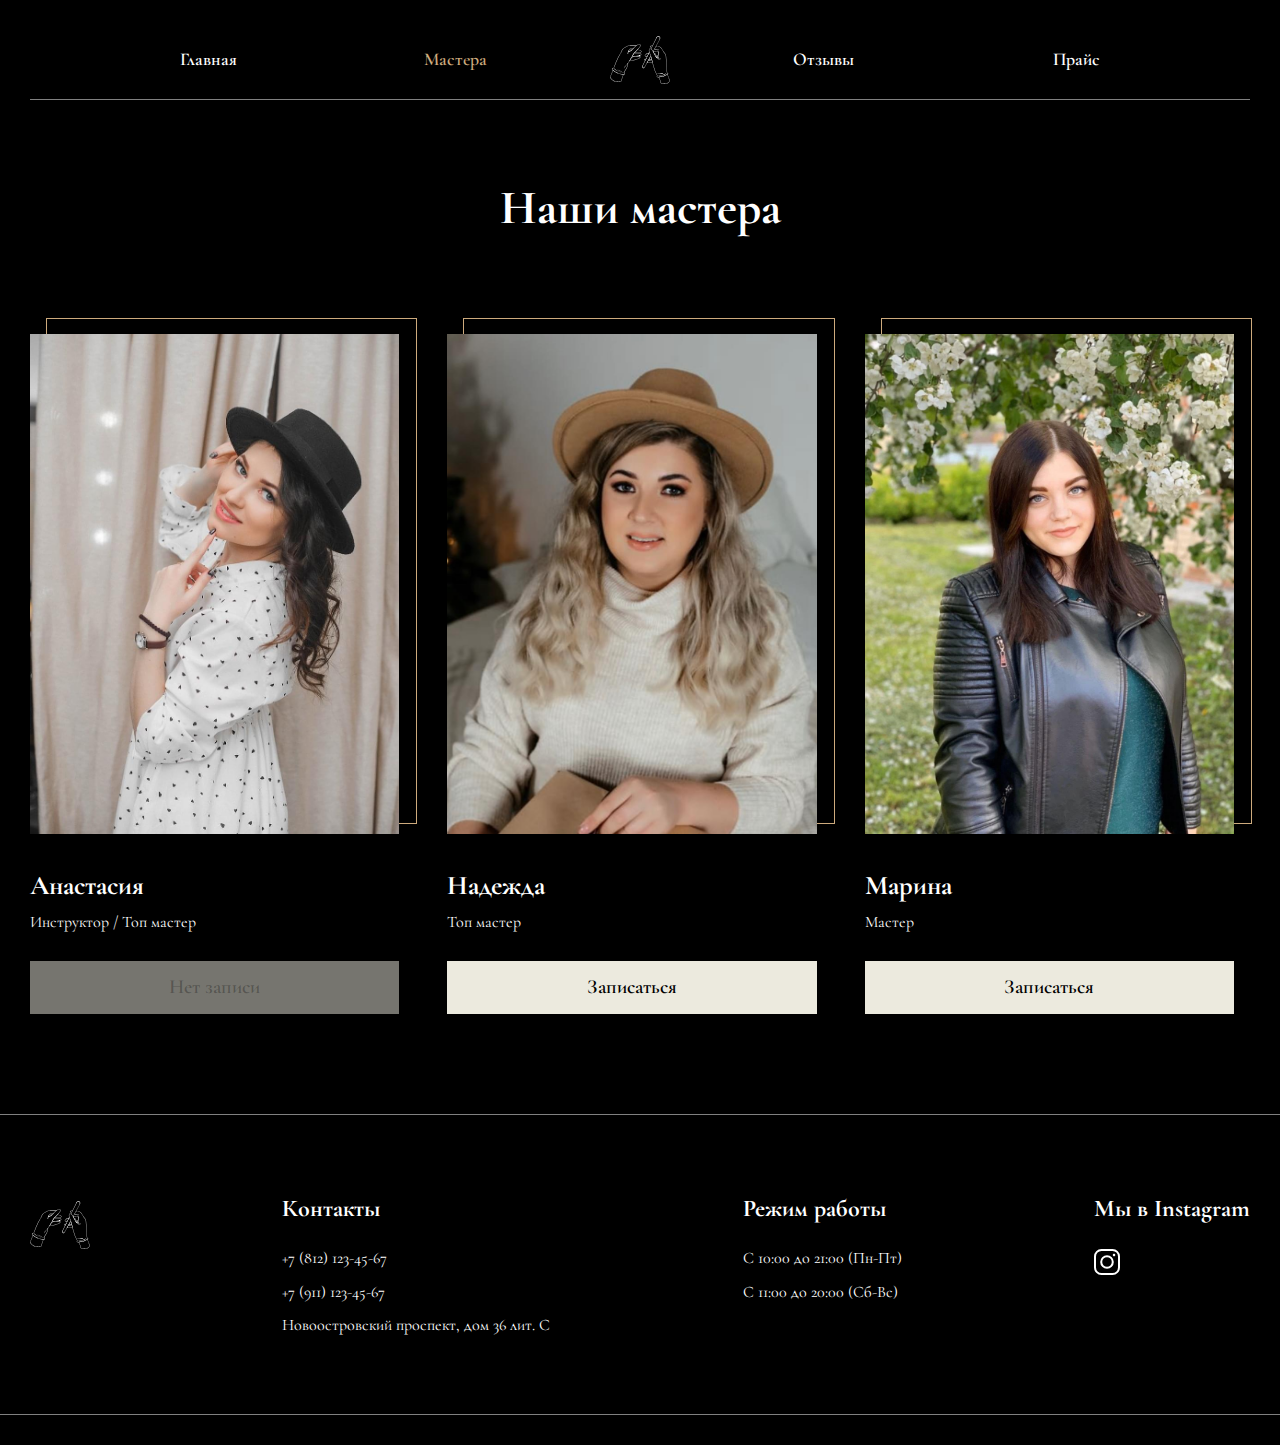
==== commit 531b28bf: "demo_v1" ====
--- a/masters.html
+++ b/masters.html
@@ -1 +1 @@
-<!DOCTYPE html><html lang="ru"><head><meta charset="UTF-8"><meta http-equiv="X-UA-Compatible" content="IE=edge"><meta name="viewport" content="width=device-width,initial-scale=1"><link rel="stylesheet" href="css/style.min.css"><title>Holkina Studio</title></head><body><div class="masters"><div class="container"><header class="header"><div class="header__hamburger"><span class="header__hamburger-line"></span> <span class="header__hamburger-line"></span> <span class="header__hamburger-line"></span></div><nav class="header__navigation"><ul class="header__list"><li class="header__list-item"><a href="index.html" class="header__link link">Главная</a></li><li class="header__list-item"><a href="#" class="header__link link active">Мастера</a></li></ul><svg class="header__logo" viewBox="0 0 188.04 149.76"><g id="Layer_2" data-name="Layer 2"><g id="_1" data-name="1"><path d="M104.42,100.39a3.55,3.55,0,0,1-1.62-.39c-2.11-1.1-2.67-4.14-1.28-6.94a.5.5,0,1,1,.89.45c-1.12,2.26-.74,4.77.85,5.6s3.87-.3,5.07-2.52a.5.5,0,0,1,.88.47A5.83,5.83,0,0,1,104.42,100.39Z"/><path d="M155.64,11.06a.46.46,0,0,1-.23-.06.49.49,0,0,1-.2-.68,8.41,8.41,0,0,0,.87-6.26A4.28,4.28,0,0,0,154,1.43a4.22,4.22,0,0,0-3.34-.17,8.39,8.39,0,0,0-4.62,4.31.5.5,0,0,1-.67.23.51.51,0,0,1-.23-.68A9.42,9.42,0,0,1,150.37.31a5.24,5.24,0,0,1,4.11.23A5.22,5.22,0,0,1,157,3.77a9.35,9.35,0,0,1-.95,7A.49.49,0,0,1,155.64,11.06Z"/><path d="M149.12,128.92a2.72,2.72,0,0,1-2.68-2.63c0-.44.37-.83,1-1.42l.36-.34a135.27,135.27,0,0,1-12.17-30.79c-3.07-12.5-5.75-22.49-7.95-29.71l0-.06a91,91,0,0,0-3.72-10.57c-2.3-5-3-12.06-.25-14.11,1-.8,3-1.13,6.48,1.8s5.92,7.69,8.08,12l0,.06c.37.74.73,1.48,1.09,2.22,3.21,6.54,6.25,12.72,10.38,12.83a.87.87,0,0,0,.66-.17c.28-.33.06-1.37-.15-2.37a10.18,10.18,0,0,1-.2-4.84c.68-2.37,1.28-4.13,1.76-5.56,1.09-3.24,1.35-4.14.61-5.25a12.43,12.43,0,0,1-.66-1.2c-.9-1.74-2.4-4.66-4.9-5.83a30.13,30.13,0,0,0-7.54-2,.51.51,0,0,1-.41-.58.51.51,0,0,1,.58-.41,31.41,31.41,0,0,1,7.8,2.13c2.81,1.31,4.4,4.42,5.36,6.28.24.46.44.86.6,1.1,1.05,1.56.59,2.9-.5,6.12-.47,1.42-1.07,3.17-1.74,5.52a9.29,9.29,0,0,0,.22,4.35c.29,1.41.52,2.52-.06,3.22a1.69,1.69,0,0,1-1.45.53c-4.75-.13-7.91-6.57-11.26-13.39-.36-.75-.74-1.51-1.11-2.26l0-.06c-2.11-4.21-4.62-8.93-7.81-11.64-1.62-1.38-3.85-2.8-5.23-1.76-2,1.51-1.72,7.9.56,12.9a92.07,92.07,0,0,1,3.76,10.63s0,0,0,.06c2.21,7.24,4.9,17.28,8,29.83a134.49,134.49,0,0,0,12.21,30.78c.25.44-.12.79-.69,1.31a5,5,0,0,0-.7.74,1.73,1.73,0,0,0,1.71,1.58h0c7.38,0,23.55-2.13,31.9-9.93a1,1,0,0,0,.32-.76,1,1,0,0,0-.3-.7,5.48,5.48,0,0,0-.78,0c-.7,0-1.13.09-1.35-.27-1.19-1.87-2.23-20-3.28-40-.33-6.24-.59-11.18-.74-12.47-.49-4.25-.82-5.7-4.93-10.74a61.84,61.84,0,0,1-4.54-7c-2.91-4.91-6.2-10.47-9.62-11.91-2.11-.9-6.12-1.65-11.6-2.18a.49.49,0,0,1-.45-.54.5.5,0,0,1,.54-.45c5.66.54,9.67,1.3,11.9,2.24,3.72,1.58,7,7,10.09,12.33a59.57,59.57,0,0,0,4.46,6.88c4.06,5,4.6,6.59,5.14,11.26.16,1.33.42,6.28.75,12.54.67,12.86,1.92,36.52,3,39.33l.51,0c.74-.06,1.18-.08,1.46.17a2,2,0,0,1,.7,1.47,2,2,0,0,1-.63,1.52c-8.59,8-25.07,10.17-32.59,10.2ZM181,116.48h0Zm-1.24-.72Z"/><path d="M129.45,38.4a.47.47,0,0,1-.25-.07c-3-1.72-4.4-3.71-3.93-5.46.42-1.6,2.33-2.59,5-2.59.72,0,1.65,0,2.74,0a.5.5,0,0,1,.48.52.47.47,0,0,1-.51.48c-1.07,0-2,0-2.71,0-2.14,0-3.72.73-4,1.85s1,2.88,3.48,4.34a.5.5,0,0,1-.26.93Z"/><path d="M149.8,69.2s-.06,0-.08,0c-3.43-.09-5.9-3.52-7.66-6.5a.51.51,0,0,1,0-.53.53.53,0,0,1,.49-.22,68.38,68.38,0,0,1,8.05,1.76.49.49,0,0,1,.36.4c.07.46.17.91.26,1.34.29,1.41.53,2.52-.06,3.22A1.69,1.69,0,0,1,149.8,69.2Zm-.06-1a.87.87,0,0,0,.66-.17c.28-.33.06-1.37-.15-2.38-.07-.34-.15-.69-.21-1.06-1.58-.43-4.17-1.09-6.56-1.49,2.19,3.46,4.15,5,6.26,5.1Z"/><path d="M150.33,63.17a.39.39,0,0,1-.15,0,64.83,64.83,0,0,1-7.37-3.32l-1.16-.57-1,.13a.5.5,0,0,1-.52-.26c-.55-1.08-1.09-2.2-1.65-3.32l-1.11-2.26a.14.14,0,0,1,0-.06c-.89-1.77-1.64-3.19-2.37-4.47a.49.49,0,0,1,0-.44.5.5,0,0,1,.33-.29c2.43-.65,6.72-1.74,8.28-1.65,2.5.12,6.84,2.62,10,4.7a.49.49,0,0,1,.23.47,20,20,0,0,1-1.06,3.79c-.48,1.4-1.07,3.16-1.74,5.5a5.27,5.27,0,0,0-.18,1.56.52.52,0,0,1-.2.42A.53.53,0,0,1,150.33,63.17Zm-8.61-4.91h.14a13.39,13.39,0,0,1,1.4.67c1.62.81,4.51,2.26,6.59,3a5.84,5.84,0,0,1,.2-1.16c.68-2.36,1.27-4.13,1.75-5.54a24.06,24.06,0,0,0,1-3.28c-4.25-2.73-7.54-4.28-9.28-4.37a37.93,37.93,0,0,0-7.35,1.46c.65,1.16,1.33,2.45,2.1,4l0,.06c.36.74.73,1.48,1.09,2.21.5,1,1,2,1.48,3A8.44,8.44,0,0,1,141.72,58.26Z"/><path d="M135.13,48.81a.53.53,0,0,1-.24-.06.51.51,0,0,1-.2-.68l20.52-37.75a8.41,8.41,0,0,0,.87-6.26A4.28,4.28,0,0,0,154,1.43a4.22,4.22,0,0,0-3.34-.17,8.39,8.39,0,0,0-4.62,4.31L128.72,40.51a.5.5,0,0,1-.9-.44L145.16,5.12A9.42,9.42,0,0,1,150.37.31a5.24,5.24,0,0,1,4.11.23A5.22,5.22,0,0,1,157,3.77a9.35,9.35,0,0,1-.95,7L135.57,48.55A.49.49,0,0,1,135.13,48.81Z"/><path d="M104.42,100.39a3.55,3.55,0,0,1-1.62-.39c-2.11-1.1-2.67-4.14-1.28-6.94L122.79,50.2a.49.49,0,0,1,.67-.22.5.5,0,0,1,.23.67L102.41,93.51c-1.12,2.26-.74,4.77.85,5.6s3.87-.3,5.07-2.52L127.14,62a.49.49,0,0,1,.67-.2.49.49,0,0,1,.2.68l-18.8,34.6A5.83,5.83,0,0,1,104.42,100.39Z"/><path d="M120.82,75.14a.49.49,0,0,1-.39-.19.5.5,0,0,1,0-.55l5-9.16a.49.49,0,0,1,.31-.25l2.63-.68a.5.5,0,0,1,.6.34c.67,2.24,1.4,4.75,2.15,7.46a.53.53,0,0,1-.05.39.5.5,0,0,1-.32.23c-2.37.57-5,1.23-7.61,1.87l-2.14.53Zm5.32-9.23-4.33,8,1-.25c2.39-.6,4.87-1.21,7.12-1.75-.65-2.33-1.28-4.51-1.87-6.48Z"/><path d="M115,64.32c-2.53,0-4.81-.91-5.6-2.36-.36-.67-.71-2.06,1-3.83s7.17-4,11.48-5.59a.51.51,0,0,1,.55.14.5.5,0,0,1,.07.55L117.11,63.9a.52.52,0,0,1-.36.27A11.11,11.11,0,0,1,115,64.32Zm1.71-.64h0ZM121,53.91c-5.3,2-8.8,3.71-9.92,4.9-.94,1-1.21,1.9-.8,2.67.73,1.35,3.48,2.13,6.1,1.74Z"/><path d="M110.58,76.43h-.11A4.84,4.84,0,0,1,107,74.09a2.71,2.71,0,0,1,0-2.39c.26-.55,1.28-1.41,6.91-3.27a.5.5,0,0,1,.61.69l-3.49,7A.49.49,0,0,1,110.58,76.43Zm2.5-6.67c-4.59,1.59-5.12,2.25-5.18,2.37a1.72,1.72,0,0,0,0,1.53,3.73,3.73,0,0,0,2.41,1.69Z"/><path d="M118.18,84.47a17.16,17.16,0,0,1-2.42-.14.53.53,0,0,1-.38-.27.5.5,0,0,1,0-.46l3.34-6.14a.46.46,0,0,1,.29-.24c3.18-1,8.87-2.7,11.93-3.6a.51.51,0,0,1,.38,0,.48.48,0,0,1,.24.3c.7,2.59,1.4,5.23,2.08,7.84a.5.5,0,0,1-.36.61A72.27,72.27,0,0,1,118.18,84.47Zm-1.55-1c4,.33,11.69-.8,15.93-1.85-.6-2.28-1.21-4.58-1.82-6.84-3.07.9-8.19,2.43-11.23,3.38Z"/><path d="M170.82,149.76a39.78,39.78,0,0,1-11-1.71.49.49,0,0,1-.35-.37,85.21,85.21,0,0,0-7.34-19.16.48.48,0,0,1,0-.48.5.5,0,0,1,.41-.26c.53,0,1.08-.08,1.65-.14a23.73,23.73,0,0,0,3.82-.46c5.26-.79,15-2.86,21.53-7.94a.54.54,0,0,1,.46-.09.55.55,0,0,1,.33.32c3.3,9.69,7.6,20,7.65,20.13a.52.52,0,0,1,0,.35C188,140.07,184.56,149.76,170.82,149.76Zm-10.42-2.59c20.73,5.81,26-5.73,26.6-7.37-.58-1.39-4.34-10.53-7.38-19.35-6.68,4.92-16.23,6.94-21.42,7.71a24.15,24.15,0,0,1-3.93.48l-.87.08A86.59,86.59,0,0,1,160.4,147.17Z"/><path d="M152.74,124.1h-.16a.5.5,0,0,1,0-1h.16c1.44,0,13.39-.19,22.4-6.08a.5.5,0,0,1,.55.84C166.45,123.91,154.24,124.1,152.74,124.1Z"/><path d="M154.34,118.74a14.58,14.58,0,0,1-5.32-.83.5.5,0,1,1,.37-.93c5.27,2.15,16.36-1,16.48-1a.49.49,0,0,1,.61.35.48.48,0,0,1-.34.61A49.56,49.56,0,0,1,154.34,118.74Z"/><path d="M155.11,70.22c-7.89,0-10.45-3.8-10.56-4a.5.5,0,0,1,.84-.55c.05.07,2.55,3.6,10.13,3.51a.5.5,0,1,1,0,1Z"/><path d="M148.51,43.12A10.11,10.11,0,0,1,147,43a.5.5,0,0,1,.15-1,11.22,11.22,0,0,0,5.94-.89.51.51,0,0,1,.67.23.5.5,0,0,1-.23.67A11.58,11.58,0,0,1,148.51,43.12Z"/><path d="M142.49,59.61a.46.46,0,0,1-.36-.16c-.07-.07-1.7-1.85-1.35-5.55a.52.52,0,0,1,.55-.45.5.5,0,0,1,.45.55c-.31,3.22,1,4.71,1.08,4.77a.51.51,0,0,1,0,.71A.5.5,0,0,1,142.49,59.61Z"/><path d="M154.7,72.79a12,12,0,0,1-3.25-.51l-.48-.13a.5.5,0,0,1,.12-1,5.72,5.72,0,0,1,.63.15,8.29,8.29,0,0,0,7.63-1.09.5.5,0,0,1,.59.8A8.65,8.65,0,0,1,154.7,72.79Z"/><path d="M41.94,120.7h0c-15.64-.52-27.45-8.65-33.1-13.45a.5.5,0,0,1-.17-.47,8.38,8.38,0,0,0-1.23-1.47c-1.1-1.15-1.72-1.83-1.48-2.45.4-1,1.73-1.43,3-1.83,1-.32,2.19-.68,2.42-1.27,4.85-12.4,9.58-23.66,12.11-29.33,1.28-2.88,3.81-7.19,6.05-11,1.3-2.22,2.54-4.31,3.36-5.85C34.25,51,35.23,48.87,36.09,47c1.3-2.86,2.24-4.92,3.66-6.41,3.88-4.1,15.94-10.75,21.52-11.85,3.44-.68,11-.66,16.69-.53,2.55.07,4.58.15,5.42.19,4.36-3,8-3.71,10.8-2.05a3.28,3.28,0,0,1,1.69,2.49c.56,4.64-7.74,12.74-14.42,19.25-3.06,3-5.71,5.58-6.55,7S72.12,59.77,70,63.51c-5,8.77-11.29,19.69-13.1,21.67l-.07.08c-.89,1-1.26,3.39-1.7,6.11-.08.53-.17,1.08-.27,1.63-.71,4.27-1.79,8.63-4.77,11.61-1.4,1.4-3.2,4.72-5.35,9.87-.14.33.44,1.28.83,1.91.64,1,1.25,2,.93,2.88s-1.28.77-2.45.86a5,5,0,0,0-1.65.29A.42.42,0,0,1,41.94,120.7Zm-32.3-14c5.59,4.7,17,12.45,32,13a4,4,0,0,1,2.26-.55,5.23,5.23,0,0,0,1.63-.28c.11-.32-.47-1.26-.89-2-.63-1-1.23-2-.89-2.82,2.23-5.34,4.05-8.67,5.56-10.18,2.78-2.79,3.81-7,4.5-11.07.09-.56.18-1.1.26-1.63.46-2.86.86-5.33,1.92-6.59l.08-.1c1.76-1.91,8.25-13.24,13-21.51,2.14-3.75,4-7,4.94-8.51s3.46-4,6.7-7.14c6.18-6,14.63-14.27,14.13-18.42a2.28,2.28,0,0,0-1.21-1.75h0c-2.47-1.46-5.79-.75-9.86,2.11a.49.49,0,0,1-.31.09c-.7,0-2.84-.12-5.56-.2-5.67-.13-13.13-.15-16.48.51-5.43,1.08-17.2,7.55-21,11.55-1.31,1.38-2.22,3.37-3.48,6.14-.86,1.91-1.85,4.07-3.24,6.67-.83,1.56-2.07,3.66-3.38,5.89-2.22,3.78-4.74,8-6,10.89-2.53,5.65-7.24,16.9-12.09,29.28-.4,1-1.75,1.46-3,1.87-1,.3-2.07.64-2.35,1.17a9.19,9.19,0,0,0,1.24,1.46C9,105.52,9.55,106.13,9.64,106.65Zm-1,0ZM58.4,49.62a1,1,0,0,1-.51-.12,1.36,1.36,0,0,1-.44-1.31c.15-2.12,2.49-7.21,5.31-8.61a27.75,27.75,0,0,1,7.84-1.9c1.41-.19,2.55-.3,3.09-.35l.22,0a.51.51,0,0,1,.5.27.5.5,0,0,1-.08.56l-1.88,2.14c-.47.55-.87,1-1.18,1.35h0C68.75,44.43,60.86,49.62,58.4,49.62Zm.07-1h0c1.35,0,9-4.27,12-7.69h0c.31-.34.7-.79,1.17-1.33l1-1.2-2,.24a27.48,27.48,0,0,0-7.53,1.8c-1.87.93-3.76,4.06-4.5,6.54A3.79,3.79,0,0,0,58.47,48.65Z"/><path d="M25.8,143.68c-7.85,0-19-2.37-25.73-14.17a.48.48,0,0,1,0-.42s3.91-10.2,8.64-22.4a.47.47,0,0,1,.34-.3.52.52,0,0,1,.45.1c5.55,4.71,17.15,12.7,32.48,13.21a.46.46,0,0,1,.4.22.51.51,0,0,1,.06.45c-3.84,10.32-7.18,21.79-7.22,21.91a.52.52,0,0,1-.34.34A37.32,37.32,0,0,1,25.8,143.68ZM1.05,129.22c10.24,17.58,30.7,13.14,33.25,12.5.52-1.76,3.5-11.76,6.92-21-14.82-.71-26.12-8.2-31.87-13C5.14,118.57,1.64,127.7,1.05,129.22Z"/><path d="M61.17,78.17a.53.53,0,0,1-.42-.21.5.5,0,0,1,0-.54c2.09-3.51,4.51-7.7,6.6-11.33a.55.55,0,0,1,.36-.25c2.91-.42,7.3-1.06,11.72-1.76h0l2.16-.34c5.78-.94,10.78-1.75,12.79-.23a2.26,2.26,0,0,1,.91,1.59c.29,2.56-3.73,7.66-34,13.06ZM68.09,66.8c-1.88,3.26-4,7-5.93,10.19,24.16-4.4,32.45-9,32.12-11.77a1.29,1.29,0,0,0-.51-.92c-1.67-1.26-6.94-.4-12,.42l-2.17.35h0C75.27,65.75,71,66.38,68.09,66.8Z"/><path d="M58.4,49.62a1,1,0,0,1-.51-.12c-1.39-.94.91-5.33,1-5.52a.49.49,0,0,1,.31-.25A53.19,53.19,0,0,1,69.61,42a.49.49,0,0,1,.49.31.49.49,0,0,1-.13.56C67.14,45.42,60.61,49.62,58.4,49.62Zm.09-.91h0Zm0-.06c.93.06,5.89-2.51,9.66-5.51a53.52,53.52,0,0,0-8.45,1.5A8.24,8.24,0,0,0,58.47,48.65Z"/><path d="M69.56,63.73a.5.5,0,0,1-.44-.75c2.14-3.73,4-7,4.93-8.48a9.72,9.72,0,0,1,1-1.31.46.46,0,0,1,.35-.17c8.6-.45,18.85-.57,21.82,2.44a2.8,2.8,0,0,1,.86,2.2c-.3,4.58-15.67,5.83-28.51,6.07ZM75.66,54a8.79,8.79,0,0,0-.76,1c-.86,1.41-2.52,4.3-4.47,7.7,16.51-.38,26.45-2.28,26.64-5.12a1.8,1.8,0,0,0-.57-1.44C93.51,53.13,80.32,53.76,75.66,54Z"/><path d="M76.74,52.56a.51.51,0,0,1-.46-.3.49.49,0,0,1,.1-.54c1.2-1.26,2.75-2.77,4.39-4.37,1.44-1.42,3-2.93,4.53-4.48a.48.48,0,0,1,.39-.15c8.11.7,12.1,2.12,12.93,4.59h0a2.63,2.63,0,0,1-.29,2.47c-1.9,2.66-9.51,2.71-16.23,2.76h-.2C80,52.56,78.3,52.56,76.74,52.56Zm9.1-8.82c-1.48,1.49-3,3-4.38,4.32S79,50.5,77.93,51.56l4,0h.2c6.16,0,13.83-.1,15.43-2.34a1.64,1.64,0,0,0,.15-1.57h0C96.7,44.75,88.79,44,85.84,43.74Z"/><path d="M74,38.31a.49.49,0,0,1-.32-.12.51.51,0,0,1-.06-.71,57.49,57.49,0,0,1,9.66-9,.5.5,0,0,1,.57.82,56.76,56.76,0,0,0-9.47,8.83A.49.49,0,0,1,74,38.31Z"/><path d="M42.46,114.76h0a44.35,44.35,0,0,1-22.72-7,33.75,33.75,0,0,1-7.59-6.49.5.5,0,0,1,.09-.7.5.5,0,0,1,.7.08c.1.13,10,12.41,29.56,13.07a.51.51,0,0,1,.48.52A.5.5,0,0,1,42.46,114.76Z"/><path d="M44.22,100.38a.45.45,0,0,1-.2,0,.51.51,0,0,1-.25-.67,21.06,21.06,0,0,1,5-6.78c2.8-2.2,7.18-8.18,7.22-8.24a.5.5,0,0,1,.81.59c-.18.25-4.51,6.15-7.41,8.44s-4.71,6.37-4.73,6.41A.52.52,0,0,1,44.22,100.38Z"/><path d="M57.08,54.4A.5.5,0,0,1,56.6,54c-.66-2.61,1-6.94,1.11-7.13a.5.5,0,0,1,.93.37S57,51.48,57.57,53.78a.5.5,0,0,1-.37.61Z"/><path d="M37.41,110.84h0A24.56,24.56,0,0,1,24,105.77a.49.49,0,0,1-.05-.7.51.51,0,0,1,.71,0,24,24,0,0,0,12.82,4.82.51.51,0,0,1,.45.54A.5.5,0,0,1,37.41,110.84Z"/><path d="M54.6,56.29a.46.46,0,0,1-.36-.16c-1.43-1.54-.89-4.64-.87-4.77A.49.49,0,0,1,54,51a.5.5,0,0,1,.4.58c-.13.76-.28,2.94.62,3.91a.5.5,0,0,1,0,.71A.48.48,0,0,1,54.6,56.29Z"/></g></g></svg><ul class="header__list"><li class="header__list-item"><a href="reviews.html" class="header__link link">Отзывы</a></li><li class="header__list-item"><a href="price.html" class="header__link link">Прайс</a></li></ul></nav></header></div><section class="masters__section"><div class="container"><h1 class="title masters__title">Наши мастера</h1><div class="masters__grid"><div class="masters__item"><div class="masters__item-imgBorder"><img src="./images/master.jpg" alt="Мастер" class="masters__item-img"></div><p class="masters__item-name">Елена Васильевна</p><p class="masters__item-skill">Визажист</p><button class="button masters__item-button">Записаться</button></div><div class="masters__item"><div class="masters__item-imgBorder"><img src="./images/master.jpg" alt="Мастер" class="masters__item-img"></div><p class="masters__item-name">Елена Васильевна</p><p class="masters__item-skill">Визажист</p><button class="button masters__item-button">Записаться</button></div><div class="masters__item"><div class="masters__item-imgBorder"><img src="./images/master.jpg" alt="Мастер" class="masters__item-img"></div><p class="masters__item-name">Елена Васильевна</p><p class="masters__item-skill">Визажист</p><button class="button masters__item-button">Записаться</button></div></div></div></section><footer class="footer"><div class="container"><svg class="footer__logo" viewBox="0 0 188.04 149.76"><g id="Layer_2" data-name="Layer 2"><g id="_1" data-name="1"><path d="M104.42,100.39a3.55,3.55,0,0,1-1.62-.39c-2.11-1.1-2.67-4.14-1.28-6.94a.5.5,0,1,1,.89.45c-1.12,2.26-.74,4.77.85,5.6s3.87-.3,5.07-2.52a.5.5,0,0,1,.88.47A5.83,5.83,0,0,1,104.42,100.39Z"/><path d="M155.64,11.06a.46.46,0,0,1-.23-.06.49.49,0,0,1-.2-.68,8.41,8.41,0,0,0,.87-6.26A4.28,4.28,0,0,0,154,1.43a4.22,4.22,0,0,0-3.34-.17,8.39,8.39,0,0,0-4.62,4.31.5.5,0,0,1-.67.23.51.51,0,0,1-.23-.68A9.42,9.42,0,0,1,150.37.31a5.24,5.24,0,0,1,4.11.23A5.22,5.22,0,0,1,157,3.77a9.35,9.35,0,0,1-.95,7A.49.49,0,0,1,155.64,11.06Z"/><path d="M149.12,128.92a2.72,2.72,0,0,1-2.68-2.63c0-.44.37-.83,1-1.42l.36-.34a135.27,135.27,0,0,1-12.17-30.79c-3.07-12.5-5.75-22.49-7.95-29.71l0-.06a91,91,0,0,0-3.72-10.57c-2.3-5-3-12.06-.25-14.11,1-.8,3-1.13,6.48,1.8s5.92,7.69,8.08,12l0,.06c.37.74.73,1.48,1.09,2.22,3.21,6.54,6.25,12.72,10.38,12.83a.87.87,0,0,0,.66-.17c.28-.33.06-1.37-.15-2.37a10.18,10.18,0,0,1-.2-4.84c.68-2.37,1.28-4.13,1.76-5.56,1.09-3.24,1.35-4.14.61-5.25a12.43,12.43,0,0,1-.66-1.2c-.9-1.74-2.4-4.66-4.9-5.83a30.13,30.13,0,0,0-7.54-2,.51.51,0,0,1-.41-.58.51.51,0,0,1,.58-.41,31.41,31.41,0,0,1,7.8,2.13c2.81,1.31,4.4,4.42,5.36,6.28.24.46.44.86.6,1.1,1.05,1.56.59,2.9-.5,6.12-.47,1.42-1.07,3.17-1.74,5.52a9.29,9.29,0,0,0,.22,4.35c.29,1.41.52,2.52-.06,3.22a1.69,1.69,0,0,1-1.45.53c-4.75-.13-7.91-6.57-11.26-13.39-.36-.75-.74-1.51-1.11-2.26l0-.06c-2.11-4.21-4.62-8.93-7.81-11.64-1.62-1.38-3.85-2.8-5.23-1.76-2,1.51-1.72,7.9.56,12.9a92.07,92.07,0,0,1,3.76,10.63s0,0,0,.06c2.21,7.24,4.9,17.28,8,29.83a134.49,134.49,0,0,0,12.21,30.78c.25.44-.12.79-.69,1.31a5,5,0,0,0-.7.74,1.73,1.73,0,0,0,1.71,1.58h0c7.38,0,23.55-2.13,31.9-9.93a1,1,0,0,0,.32-.76,1,1,0,0,0-.3-.7,5.48,5.48,0,0,0-.78,0c-.7,0-1.13.09-1.35-.27-1.19-1.87-2.23-20-3.28-40-.33-6.24-.59-11.18-.74-12.47-.49-4.25-.82-5.7-4.93-10.74a61.84,61.84,0,0,1-4.54-7c-2.91-4.91-6.2-10.47-9.62-11.91-2.11-.9-6.12-1.65-11.6-2.18a.49.49,0,0,1-.45-.54.5.5,0,0,1,.54-.45c5.66.54,9.67,1.3,11.9,2.24,3.72,1.58,7,7,10.09,12.33a59.57,59.57,0,0,0,4.46,6.88c4.06,5,4.6,6.59,5.14,11.26.16,1.33.42,6.28.75,12.54.67,12.86,1.92,36.52,3,39.33l.51,0c.74-.06,1.18-.08,1.46.17a2,2,0,0,1,.7,1.47,2,2,0,0,1-.63,1.52c-8.59,8-25.07,10.17-32.59,10.2ZM181,116.48h0Zm-1.24-.72Z"/><path d="M129.45,38.4a.47.47,0,0,1-.25-.07c-3-1.72-4.4-3.71-3.93-5.46.42-1.6,2.33-2.59,5-2.59.72,0,1.65,0,2.74,0a.5.5,0,0,1,.48.52.47.47,0,0,1-.51.48c-1.07,0-2,0-2.71,0-2.14,0-3.72.73-4,1.85s1,2.88,3.48,4.34a.5.5,0,0,1-.26.93Z"/><path d="M149.8,69.2s-.06,0-.08,0c-3.43-.09-5.9-3.52-7.66-6.5a.51.51,0,0,1,0-.53.53.53,0,0,1,.49-.22,68.38,68.38,0,0,1,8.05,1.76.49.49,0,0,1,.36.4c.07.46.17.91.26,1.34.29,1.41.53,2.52-.06,3.22A1.69,1.69,0,0,1,149.8,69.2Zm-.06-1a.87.87,0,0,0,.66-.17c.28-.33.06-1.37-.15-2.38-.07-.34-.15-.69-.21-1.06-1.58-.43-4.17-1.09-6.56-1.49,2.19,3.46,4.15,5,6.26,5.1Z"/><path d="M150.33,63.17a.39.39,0,0,1-.15,0,64.83,64.83,0,0,1-7.37-3.32l-1.16-.57-1,.13a.5.5,0,0,1-.52-.26c-.55-1.08-1.09-2.2-1.65-3.32l-1.11-2.26a.14.14,0,0,1,0-.06c-.89-1.77-1.64-3.19-2.37-4.47a.49.49,0,0,1,0-.44.5.5,0,0,1,.33-.29c2.43-.65,6.72-1.74,8.28-1.65,2.5.12,6.84,2.62,10,4.7a.49.49,0,0,1,.23.47,20,20,0,0,1-1.06,3.79c-.48,1.4-1.07,3.16-1.74,5.5a5.27,5.27,0,0,0-.18,1.56.52.52,0,0,1-.2.42A.53.53,0,0,1,150.33,63.17Zm-8.61-4.91h.14a13.39,13.39,0,0,1,1.4.67c1.62.81,4.51,2.26,6.59,3a5.84,5.84,0,0,1,.2-1.16c.68-2.36,1.27-4.13,1.75-5.54a24.06,24.06,0,0,0,1-3.28c-4.25-2.73-7.54-4.28-9.28-4.37a37.93,37.93,0,0,0-7.35,1.46c.65,1.16,1.33,2.45,2.1,4l0,.06c.36.74.73,1.48,1.09,2.21.5,1,1,2,1.48,3A8.44,8.44,0,0,1,141.72,58.26Z"/><path d="M135.13,48.81a.53.53,0,0,1-.24-.06.51.51,0,0,1-.2-.68l20.52-37.75a8.41,8.41,0,0,0,.87-6.26A4.28,4.28,0,0,0,154,1.43a4.22,4.22,0,0,0-3.34-.17,8.39,8.39,0,0,0-4.62,4.31L128.72,40.51a.5.5,0,0,1-.9-.44L145.16,5.12A9.42,9.42,0,0,1,150.37.31a5.24,5.24,0,0,1,4.11.23A5.22,5.22,0,0,1,157,3.77a9.35,9.35,0,0,1-.95,7L135.57,48.55A.49.49,0,0,1,135.13,48.81Z"/><path d="M104.42,100.39a3.55,3.55,0,0,1-1.62-.39c-2.11-1.1-2.67-4.14-1.28-6.94L122.79,50.2a.49.49,0,0,1,.67-.22.5.5,0,0,1,.23.67L102.41,93.51c-1.12,2.26-.74,4.77.85,5.6s3.87-.3,5.07-2.52L127.14,62a.49.49,0,0,1,.67-.2.49.49,0,0,1,.2.68l-18.8,34.6A5.83,5.83,0,0,1,104.42,100.39Z"/><path d="M120.82,75.14a.49.49,0,0,1-.39-.19.5.5,0,0,1,0-.55l5-9.16a.49.49,0,0,1,.31-.25l2.63-.68a.5.5,0,0,1,.6.34c.67,2.24,1.4,4.75,2.15,7.46a.53.53,0,0,1-.05.39.5.5,0,0,1-.32.23c-2.37.57-5,1.23-7.61,1.87l-2.14.53Zm5.32-9.23-4.33,8,1-.25c2.39-.6,4.87-1.21,7.12-1.75-.65-2.33-1.28-4.51-1.87-6.48Z"/><path d="M115,64.32c-2.53,0-4.81-.91-5.6-2.36-.36-.67-.71-2.06,1-3.83s7.17-4,11.48-5.59a.51.51,0,0,1,.55.14.5.5,0,0,1,.07.55L117.11,63.9a.52.52,0,0,1-.36.27A11.11,11.11,0,0,1,115,64.32Zm1.71-.64h0ZM121,53.91c-5.3,2-8.8,3.71-9.92,4.9-.94,1-1.21,1.9-.8,2.67.73,1.35,3.48,2.13,6.1,1.74Z"/><path d="M110.58,76.43h-.11A4.84,4.84,0,0,1,107,74.09a2.71,2.71,0,0,1,0-2.39c.26-.55,1.28-1.41,6.91-3.27a.5.5,0,0,1,.61.69l-3.49,7A.49.49,0,0,1,110.58,76.43Zm2.5-6.67c-4.59,1.59-5.12,2.25-5.18,2.37a1.72,1.72,0,0,0,0,1.53,3.73,3.73,0,0,0,2.41,1.69Z"/><path d="M118.18,84.47a17.16,17.16,0,0,1-2.42-.14.53.53,0,0,1-.38-.27.5.5,0,0,1,0-.46l3.34-6.14a.46.46,0,0,1,.29-.24c3.18-1,8.87-2.7,11.93-3.6a.51.51,0,0,1,.38,0,.48.48,0,0,1,.24.3c.7,2.59,1.4,5.23,2.08,7.84a.5.5,0,0,1-.36.61A72.27,72.27,0,0,1,118.18,84.47Zm-1.55-1c4,.33,11.69-.8,15.93-1.85-.6-2.28-1.21-4.58-1.82-6.84-3.07.9-8.19,2.43-11.23,3.38Z"/><path d="M170.82,149.76a39.78,39.78,0,0,1-11-1.71.49.49,0,0,1-.35-.37,85.21,85.21,0,0,0-7.34-19.16.48.48,0,0,1,0-.48.5.5,0,0,1,.41-.26c.53,0,1.08-.08,1.65-.14a23.73,23.73,0,0,0,3.82-.46c5.26-.79,15-2.86,21.53-7.94a.54.54,0,0,1,.46-.09.55.55,0,0,1,.33.32c3.3,9.69,7.6,20,7.65,20.13a.52.52,0,0,1,0,.35C188,140.07,184.56,149.76,170.82,149.76Zm-10.42-2.59c20.73,5.81,26-5.73,26.6-7.37-.58-1.39-4.34-10.53-7.38-19.35-6.68,4.92-16.23,6.94-21.42,7.71a24.15,24.15,0,0,1-3.93.48l-.87.08A86.59,86.59,0,0,1,160.4,147.17Z"/><path d="M152.74,124.1h-.16a.5.5,0,0,1,0-1h.16c1.44,0,13.39-.19,22.4-6.08a.5.5,0,0,1,.55.84C166.45,123.91,154.24,124.1,152.74,124.1Z"/><path d="M154.34,118.74a14.58,14.58,0,0,1-5.32-.83.5.5,0,1,1,.37-.93c5.27,2.15,16.36-1,16.48-1a.49.49,0,0,1,.61.35.48.48,0,0,1-.34.61A49.56,49.56,0,0,1,154.34,118.74Z"/><path d="M155.11,70.22c-7.89,0-10.45-3.8-10.56-4a.5.5,0,0,1,.84-.55c.05.07,2.55,3.6,10.13,3.51a.5.5,0,1,1,0,1Z"/><path d="M148.51,43.12A10.11,10.11,0,0,1,147,43a.5.5,0,0,1,.15-1,11.22,11.22,0,0,0,5.94-.89.51.51,0,0,1,.67.23.5.5,0,0,1-.23.67A11.58,11.58,0,0,1,148.51,43.12Z"/><path d="M142.49,59.61a.46.46,0,0,1-.36-.16c-.07-.07-1.7-1.85-1.35-5.55a.52.52,0,0,1,.55-.45.5.5,0,0,1,.45.55c-.31,3.22,1,4.71,1.08,4.77a.51.51,0,0,1,0,.71A.5.5,0,0,1,142.49,59.61Z"/><path d="M154.7,72.79a12,12,0,0,1-3.25-.51l-.48-.13a.5.5,0,0,1,.12-1,5.72,5.72,0,0,1,.63.15,8.29,8.29,0,0,0,7.63-1.09.5.5,0,0,1,.59.8A8.65,8.65,0,0,1,154.7,72.79Z"/><path d="M41.94,120.7h0c-15.64-.52-27.45-8.65-33.1-13.45a.5.5,0,0,1-.17-.47,8.38,8.38,0,0,0-1.23-1.47c-1.1-1.15-1.72-1.83-1.48-2.45.4-1,1.73-1.43,3-1.83,1-.32,2.19-.68,2.42-1.27,4.85-12.4,9.58-23.66,12.11-29.33,1.28-2.88,3.81-7.19,6.05-11,1.3-2.22,2.54-4.31,3.36-5.85C34.25,51,35.23,48.87,36.09,47c1.3-2.86,2.24-4.92,3.66-6.41,3.88-4.1,15.94-10.75,21.52-11.85,3.44-.68,11-.66,16.69-.53,2.55.07,4.58.15,5.42.19,4.36-3,8-3.71,10.8-2.05a3.28,3.28,0,0,1,1.69,2.49c.56,4.64-7.74,12.74-14.42,19.25-3.06,3-5.71,5.58-6.55,7S72.12,59.77,70,63.51c-5,8.77-11.29,19.69-13.1,21.67l-.07.08c-.89,1-1.26,3.39-1.7,6.11-.08.53-.17,1.08-.27,1.63-.71,4.27-1.79,8.63-4.77,11.61-1.4,1.4-3.2,4.72-5.35,9.87-.14.33.44,1.28.83,1.91.64,1,1.25,2,.93,2.88s-1.28.77-2.45.86a5,5,0,0,0-1.65.29A.42.42,0,0,1,41.94,120.7Zm-32.3-14c5.59,4.7,17,12.45,32,13a4,4,0,0,1,2.26-.55,5.23,5.23,0,0,0,1.63-.28c.11-.32-.47-1.26-.89-2-.63-1-1.23-2-.89-2.82,2.23-5.34,4.05-8.67,5.56-10.18,2.78-2.79,3.81-7,4.5-11.07.09-.56.18-1.1.26-1.63.46-2.86.86-5.33,1.92-6.59l.08-.1c1.76-1.91,8.25-13.24,13-21.51,2.14-3.75,4-7,4.94-8.51s3.46-4,6.7-7.14c6.18-6,14.63-14.27,14.13-18.42a2.28,2.28,0,0,0-1.21-1.75h0c-2.47-1.46-5.79-.75-9.86,2.11a.49.49,0,0,1-.31.09c-.7,0-2.84-.12-5.56-.2-5.67-.13-13.13-.15-16.48.51-5.43,1.08-17.2,7.55-21,11.55-1.31,1.38-2.22,3.37-3.48,6.14-.86,1.91-1.85,4.07-3.24,6.67-.83,1.56-2.07,3.66-3.38,5.89-2.22,3.78-4.74,8-6,10.89-2.53,5.65-7.24,16.9-12.09,29.28-.4,1-1.75,1.46-3,1.87-1,.3-2.07.64-2.35,1.17a9.19,9.19,0,0,0,1.24,1.46C9,105.52,9.55,106.13,9.64,106.65Zm-1,0ZM58.4,49.62a1,1,0,0,1-.51-.12,1.36,1.36,0,0,1-.44-1.31c.15-2.12,2.49-7.21,5.31-8.61a27.75,27.75,0,0,1,7.84-1.9c1.41-.19,2.55-.3,3.09-.35l.22,0a.51.51,0,0,1,.5.27.5.5,0,0,1-.08.56l-1.88,2.14c-.47.55-.87,1-1.18,1.35h0C68.75,44.43,60.86,49.62,58.4,49.62Zm.07-1h0c1.35,0,9-4.27,12-7.69h0c.31-.34.7-.79,1.17-1.33l1-1.2-2,.24a27.48,27.48,0,0,0-7.53,1.8c-1.87.93-3.76,4.06-4.5,6.54A3.79,3.79,0,0,0,58.47,48.65Z"/><path d="M25.8,143.68c-7.85,0-19-2.37-25.73-14.17a.48.48,0,0,1,0-.42s3.91-10.2,8.64-22.4a.47.47,0,0,1,.34-.3.52.52,0,0,1,.45.1c5.55,4.71,17.15,12.7,32.48,13.21a.46.46,0,0,1,.4.22.51.51,0,0,1,.06.45c-3.84,10.32-7.18,21.79-7.22,21.91a.52.52,0,0,1-.34.34A37.32,37.32,0,0,1,25.8,143.68ZM1.05,129.22c10.24,17.58,30.7,13.14,33.25,12.5.52-1.76,3.5-11.76,6.92-21-14.82-.71-26.12-8.2-31.87-13C5.14,118.57,1.64,127.7,1.05,129.22Z"/><path d="M61.17,78.17a.53.53,0,0,1-.42-.21.5.5,0,0,1,0-.54c2.09-3.51,4.51-7.7,6.6-11.33a.55.55,0,0,1,.36-.25c2.91-.42,7.3-1.06,11.72-1.76h0l2.16-.34c5.78-.94,10.78-1.75,12.79-.23a2.26,2.26,0,0,1,.91,1.59c.29,2.56-3.73,7.66-34,13.06ZM68.09,66.8c-1.88,3.26-4,7-5.93,10.19,24.16-4.4,32.45-9,32.12-11.77a1.29,1.29,0,0,0-.51-.92c-1.67-1.26-6.94-.4-12,.42l-2.17.35h0C75.27,65.75,71,66.38,68.09,66.8Z"/><path d="M58.4,49.62a1,1,0,0,1-.51-.12c-1.39-.94.91-5.33,1-5.52a.49.49,0,0,1,.31-.25A53.19,53.19,0,0,1,69.61,42a.49.49,0,0,1,.49.31.49.49,0,0,1-.13.56C67.14,45.42,60.61,49.62,58.4,49.62Zm.09-.91h0Zm0-.06c.93.06,5.89-2.51,9.66-5.51a53.52,53.52,0,0,0-8.45,1.5A8.24,8.24,0,0,0,58.47,48.65Z"/><path d="M69.56,63.73a.5.5,0,0,1-.44-.75c2.14-3.73,4-7,4.93-8.48a9.72,9.72,0,0,1,1-1.31.46.46,0,0,1,.35-.17c8.6-.45,18.85-.57,21.82,2.44a2.8,2.8,0,0,1,.86,2.2c-.3,4.58-15.67,5.83-28.51,6.07ZM75.66,54a8.79,8.79,0,0,0-.76,1c-.86,1.41-2.52,4.3-4.47,7.7,16.51-.38,26.45-2.28,26.64-5.12a1.8,1.8,0,0,0-.57-1.44C93.51,53.13,80.32,53.76,75.66,54Z"/><path d="M76.74,52.56a.51.51,0,0,1-.46-.3.49.49,0,0,1,.1-.54c1.2-1.26,2.75-2.77,4.39-4.37,1.44-1.42,3-2.93,4.53-4.48a.48.48,0,0,1,.39-.15c8.11.7,12.1,2.12,12.93,4.59h0a2.63,2.63,0,0,1-.29,2.47c-1.9,2.66-9.51,2.71-16.23,2.76h-.2C80,52.56,78.3,52.56,76.74,52.56Zm9.1-8.82c-1.48,1.49-3,3-4.38,4.32S79,50.5,77.93,51.56l4,0h.2c6.16,0,13.83-.1,15.43-2.34a1.64,1.64,0,0,0,.15-1.57h0C96.7,44.75,88.79,44,85.84,43.74Z"/><path d="M74,38.31a.49.49,0,0,1-.32-.12.51.51,0,0,1-.06-.71,57.49,57.49,0,0,1,9.66-9,.5.5,0,0,1,.57.82,56.76,56.76,0,0,0-9.47,8.83A.49.49,0,0,1,74,38.31Z"/><path d="M42.46,114.76h0a44.35,44.35,0,0,1-22.72-7,33.75,33.75,0,0,1-7.59-6.49.5.5,0,0,1,.09-.7.5.5,0,0,1,.7.08c.1.13,10,12.41,29.56,13.07a.51.51,0,0,1,.48.52A.5.5,0,0,1,42.46,114.76Z"/><path d="M44.22,100.38a.45.45,0,0,1-.2,0,.51.51,0,0,1-.25-.67,21.06,21.06,0,0,1,5-6.78c2.8-2.2,7.18-8.18,7.22-8.24a.5.5,0,0,1,.81.59c-.18.25-4.51,6.15-7.41,8.44s-4.71,6.37-4.73,6.41A.52.52,0,0,1,44.22,100.38Z"/><path d="M57.08,54.4A.5.5,0,0,1,56.6,54c-.66-2.61,1-6.94,1.11-7.13a.5.5,0,0,1,.93.37S57,51.48,57.57,53.78a.5.5,0,0,1-.37.61Z"/><path d="M37.41,110.84h0A24.56,24.56,0,0,1,24,105.77a.49.49,0,0,1-.05-.7.51.51,0,0,1,.71,0,24,24,0,0,0,12.82,4.82.51.51,0,0,1,.45.54A.5.5,0,0,1,37.41,110.84Z"/><path d="M54.6,56.29a.46.46,0,0,1-.36-.16c-1.43-1.54-.89-4.64-.87-4.77A.49.49,0,0,1,54,51a.5.5,0,0,1,.4.58c-.13.76-.28,2.94.62,3.91a.5.5,0,0,1,0,.71A.48.48,0,0,1,54.6,56.29Z"/></g></g></svg><div class="footer__info"><h3 class="footer__title title">Контакты</h3><p class="footer__text">+7 (812) 123-45-67</p><p class="footer__text">+7 (911) 123-45-67</p><p class="footer__text">Новоостровский проспект, дом 36 лит. С</p></div><div class="footer__info"><h3 class="footer__title title">Режим работы</h3><p class="footer__text">C 10:00 до 21:00 (Пн-Пт)</p><p class="footer__text">С 11:00 до 20:00 (Сб-Вс)</p></div><div class="footer__info"><h3 class="footer__title title">Мы в Instagram</h3><a href="#" class="footer__link"><svg width="26" height="26" viewBox="0 0 26 26" fill="none" xmlns="http://www.w3.org/2000/svg"><path d="M18.5341 1H7.46592C3.89455 1 1 3.89507 1 7.46592V18.5341C1 22.1054 3.89507 25 7.46643 25H18.5336C22.1049 25 25 22.1049 25 18.5336V7.46592C25 3.89455 22.1049 1 18.5336 1H18.5341Z" stroke="white" stroke-width="2" stroke-miterlimit="10"/><path d="M13 18.7932C16.1995 18.7932 18.7932 16.1995 18.7932 13C18.7932 9.8005 16.1995 7.20679 13 7.20679C9.80049 7.20679 7.20679 9.8005 7.20679 13C7.20679 16.1995 9.80049 18.7932 13 18.7932Z" stroke="white" stroke-width="2" stroke-miterlimit="10"/><path d="M20.0345 7.20688C20.72 7.20688 21.2757 6.65115 21.2757 5.96562C21.2757 5.2801 20.72 4.72437 20.0345 4.72437C19.3489 4.72437 18.7932 5.2801 18.7932 5.96562C18.7932 6.65115 19.3489 7.20688 20.0345 7.20688Z" fill="white"/></svg></a></div></div></footer></div><div class="hamburger__menu"><svg class="hamburger__menu-logo" viewBox="0 0 188.04 149.76"><g id="Layer_2" data-name="Layer 2"><g id="_1" data-name="1"><path d="M104.42,100.39a3.55,3.55,0,0,1-1.62-.39c-2.11-1.1-2.67-4.14-1.28-6.94a.5.5,0,1,1,.89.45c-1.12,2.26-.74,4.77.85,5.6s3.87-.3,5.07-2.52a.5.5,0,0,1,.88.47A5.83,5.83,0,0,1,104.42,100.39Z"/><path d="M155.64,11.06a.46.46,0,0,1-.23-.06.49.49,0,0,1-.2-.68,8.41,8.41,0,0,0,.87-6.26A4.28,4.28,0,0,0,154,1.43a4.22,4.22,0,0,0-3.34-.17,8.39,8.39,0,0,0-4.62,4.31.5.5,0,0,1-.67.23.51.51,0,0,1-.23-.68A9.42,9.42,0,0,1,150.37.31a5.24,5.24,0,0,1,4.11.23A5.22,5.22,0,0,1,157,3.77a9.35,9.35,0,0,1-.95,7A.49.49,0,0,1,155.64,11.06Z"/><path d="M149.12,128.92a2.72,2.72,0,0,1-2.68-2.63c0-.44.37-.83,1-1.42l.36-.34a135.27,135.27,0,0,1-12.17-30.79c-3.07-12.5-5.75-22.49-7.95-29.71l0-.06a91,91,0,0,0-3.72-10.57c-2.3-5-3-12.06-.25-14.11,1-.8,3-1.13,6.48,1.8s5.92,7.69,8.08,12l0,.06c.37.74.73,1.48,1.09,2.22,3.21,6.54,6.25,12.72,10.38,12.83a.87.87,0,0,0,.66-.17c.28-.33.06-1.37-.15-2.37a10.18,10.18,0,0,1-.2-4.84c.68-2.37,1.28-4.13,1.76-5.56,1.09-3.24,1.35-4.14.61-5.25a12.43,12.43,0,0,1-.66-1.2c-.9-1.74-2.4-4.66-4.9-5.83a30.13,30.13,0,0,0-7.54-2,.51.51,0,0,1-.41-.58.51.51,0,0,1,.58-.41,31.41,31.41,0,0,1,7.8,2.13c2.81,1.31,4.4,4.42,5.36,6.28.24.46.44.86.6,1.1,1.05,1.56.59,2.9-.5,6.12-.47,1.42-1.07,3.17-1.74,5.52a9.29,9.29,0,0,0,.22,4.35c.29,1.41.52,2.52-.06,3.22a1.69,1.69,0,0,1-1.45.53c-4.75-.13-7.91-6.57-11.26-13.39-.36-.75-.74-1.51-1.11-2.26l0-.06c-2.11-4.21-4.62-8.93-7.81-11.64-1.62-1.38-3.85-2.8-5.23-1.76-2,1.51-1.72,7.9.56,12.9a92.07,92.07,0,0,1,3.76,10.63s0,0,0,.06c2.21,7.24,4.9,17.28,8,29.83a134.49,134.49,0,0,0,12.21,30.78c.25.44-.12.79-.69,1.31a5,5,0,0,0-.7.74,1.73,1.73,0,0,0,1.71,1.58h0c7.38,0,23.55-2.13,31.9-9.93a1,1,0,0,0,.32-.76,1,1,0,0,0-.3-.7,5.48,5.48,0,0,0-.78,0c-.7,0-1.13.09-1.35-.27-1.19-1.87-2.23-20-3.28-40-.33-6.24-.59-11.18-.74-12.47-.49-4.25-.82-5.7-4.93-10.74a61.84,61.84,0,0,1-4.54-7c-2.91-4.91-6.2-10.47-9.62-11.91-2.11-.9-6.12-1.65-11.6-2.18a.49.49,0,0,1-.45-.54.5.5,0,0,1,.54-.45c5.66.54,9.67,1.3,11.9,2.24,3.72,1.58,7,7,10.09,12.33a59.57,59.57,0,0,0,4.46,6.88c4.06,5,4.6,6.59,5.14,11.26.16,1.33.42,6.28.75,12.54.67,12.86,1.92,36.52,3,39.33l.51,0c.74-.06,1.18-.08,1.46.17a2,2,0,0,1,.7,1.47,2,2,0,0,1-.63,1.52c-8.59,8-25.07,10.17-32.59,10.2ZM181,116.48h0Zm-1.24-.72Z"/><path d="M129.45,38.4a.47.47,0,0,1-.25-.07c-3-1.72-4.4-3.71-3.93-5.46.42-1.6,2.33-2.59,5-2.59.72,0,1.65,0,2.74,0a.5.5,0,0,1,.48.52.47.47,0,0,1-.51.48c-1.07,0-2,0-2.71,0-2.14,0-3.72.73-4,1.85s1,2.88,3.48,4.34a.5.5,0,0,1-.26.93Z"/><path d="M149.8,69.2s-.06,0-.08,0c-3.43-.09-5.9-3.52-7.66-6.5a.51.51,0,0,1,0-.53.53.53,0,0,1,.49-.22,68.38,68.38,0,0,1,8.05,1.76.49.49,0,0,1,.36.4c.07.46.17.91.26,1.34.29,1.41.53,2.52-.06,3.22A1.69,1.69,0,0,1,149.8,69.2Zm-.06-1a.87.87,0,0,0,.66-.17c.28-.33.06-1.37-.15-2.38-.07-.34-.15-.69-.21-1.06-1.58-.43-4.17-1.09-6.56-1.49,2.19,3.46,4.15,5,6.26,5.1Z"/><path d="M150.33,63.17a.39.39,0,0,1-.15,0,64.83,64.83,0,0,1-7.37-3.32l-1.16-.57-1,.13a.5.5,0,0,1-.52-.26c-.55-1.08-1.09-2.2-1.65-3.32l-1.11-2.26a.14.14,0,0,1,0-.06c-.89-1.77-1.64-3.19-2.37-4.47a.49.49,0,0,1,0-.44.5.5,0,0,1,.33-.29c2.43-.65,6.72-1.74,8.28-1.65,2.5.12,6.84,2.62,10,4.7a.49.49,0,0,1,.23.47,20,20,0,0,1-1.06,3.79c-.48,1.4-1.07,3.16-1.74,5.5a5.27,5.27,0,0,0-.18,1.56.52.52,0,0,1-.2.42A.53.53,0,0,1,150.33,63.17Zm-8.61-4.91h.14a13.39,13.39,0,0,1,1.4.67c1.62.81,4.51,2.26,6.59,3a5.84,5.84,0,0,1,.2-1.16c.68-2.36,1.27-4.13,1.75-5.54a24.06,24.06,0,0,0,1-3.28c-4.25-2.73-7.54-4.28-9.28-4.37a37.93,37.93,0,0,0-7.35,1.46c.65,1.16,1.33,2.45,2.1,4l0,.06c.36.74.73,1.48,1.09,2.21.5,1,1,2,1.48,3A8.44,8.44,0,0,1,141.72,58.26Z"/><path d="M135.13,48.81a.53.53,0,0,1-.24-.06.51.51,0,0,1-.2-.68l20.52-37.75a8.41,8.41,0,0,0,.87-6.26A4.28,4.28,0,0,0,154,1.43a4.22,4.22,0,0,0-3.34-.17,8.39,8.39,0,0,0-4.62,4.31L128.72,40.51a.5.5,0,0,1-.9-.44L145.16,5.12A9.42,9.42,0,0,1,150.37.31a5.24,5.24,0,0,1,4.11.23A5.22,5.22,0,0,1,157,3.77a9.35,9.35,0,0,1-.95,7L135.57,48.55A.49.49,0,0,1,135.13,48.81Z"/><path d="M104.42,100.39a3.55,3.55,0,0,1-1.62-.39c-2.11-1.1-2.67-4.14-1.28-6.94L122.79,50.2a.49.49,0,0,1,.67-.22.5.5,0,0,1,.23.67L102.41,93.51c-1.12,2.26-.74,4.77.85,5.6s3.87-.3,5.07-2.52L127.14,62a.49.49,0,0,1,.67-.2.49.49,0,0,1,.2.68l-18.8,34.6A5.83,5.83,0,0,1,104.42,100.39Z"/><path d="M120.82,75.14a.49.49,0,0,1-.39-.19.5.5,0,0,1,0-.55l5-9.16a.49.49,0,0,1,.31-.25l2.63-.68a.5.5,0,0,1,.6.34c.67,2.24,1.4,4.75,2.15,7.46a.53.53,0,0,1-.05.39.5.5,0,0,1-.32.23c-2.37.57-5,1.23-7.61,1.87l-2.14.53Zm5.32-9.23-4.33,8,1-.25c2.39-.6,4.87-1.21,7.12-1.75-.65-2.33-1.28-4.51-1.87-6.48Z"/><path d="M115,64.32c-2.53,0-4.81-.91-5.6-2.36-.36-.67-.71-2.06,1-3.83s7.17-4,11.48-5.59a.51.51,0,0,1,.55.14.5.5,0,0,1,.07.55L117.11,63.9a.52.52,0,0,1-.36.27A11.11,11.11,0,0,1,115,64.32Zm1.71-.64h0ZM121,53.91c-5.3,2-8.8,3.71-9.92,4.9-.94,1-1.21,1.9-.8,2.67.73,1.35,3.48,2.13,6.1,1.74Z"/><path d="M110.58,76.43h-.11A4.84,4.84,0,0,1,107,74.09a2.71,2.71,0,0,1,0-2.39c.26-.55,1.28-1.41,6.91-3.27a.5.5,0,0,1,.61.69l-3.49,7A.49.49,0,0,1,110.58,76.43Zm2.5-6.67c-4.59,1.59-5.12,2.25-5.18,2.37a1.72,1.72,0,0,0,0,1.53,3.73,3.73,0,0,0,2.41,1.69Z"/><path d="M118.18,84.47a17.16,17.16,0,0,1-2.42-.14.53.53,0,0,1-.38-.27.5.5,0,0,1,0-.46l3.34-6.14a.46.46,0,0,1,.29-.24c3.18-1,8.87-2.7,11.93-3.6a.51.51,0,0,1,.38,0,.48.48,0,0,1,.24.3c.7,2.59,1.4,5.23,2.08,7.84a.5.5,0,0,1-.36.61A72.27,72.27,0,0,1,118.18,84.47Zm-1.55-1c4,.33,11.69-.8,15.93-1.85-.6-2.28-1.21-4.58-1.82-6.84-3.07.9-8.19,2.43-11.23,3.38Z"/><path d="M170.82,149.76a39.78,39.78,0,0,1-11-1.71.49.49,0,0,1-.35-.37,85.21,85.21,0,0,0-7.34-19.16.48.48,0,0,1,0-.48.5.5,0,0,1,.41-.26c.53,0,1.08-.08,1.65-.14a23.73,23.73,0,0,0,3.82-.46c5.26-.79,15-2.86,21.53-7.94a.54.54,0,0,1,.46-.09.55.55,0,0,1,.33.32c3.3,9.69,7.6,20,7.65,20.13a.52.52,0,0,1,0,.35C188,140.07,184.56,149.76,170.82,149.76Zm-10.42-2.59c20.73,5.81,26-5.73,26.6-7.37-.58-1.39-4.34-10.53-7.38-19.35-6.68,4.92-16.23,6.94-21.42,7.71a24.15,24.15,0,0,1-3.93.48l-.87.08A86.59,86.59,0,0,1,160.4,147.17Z"/><path d="M152.74,124.1h-.16a.5.5,0,0,1,0-1h.16c1.44,0,13.39-.19,22.4-6.08a.5.5,0,0,1,.55.84C166.45,123.91,154.24,124.1,152.74,124.1Z"/><path d="M154.34,118.74a14.58,14.58,0,0,1-5.32-.83.5.5,0,1,1,.37-.93c5.27,2.15,16.36-1,16.48-1a.49.49,0,0,1,.61.35.48.48,0,0,1-.34.61A49.56,49.56,0,0,1,154.34,118.74Z"/><path d="M155.11,70.22c-7.89,0-10.45-3.8-10.56-4a.5.5,0,0,1,.84-.55c.05.07,2.55,3.6,10.13,3.51a.5.5,0,1,1,0,1Z"/><path d="M148.51,43.12A10.11,10.11,0,0,1,147,43a.5.5,0,0,1,.15-1,11.22,11.22,0,0,0,5.94-.89.51.51,0,0,1,.67.23.5.5,0,0,1-.23.67A11.58,11.58,0,0,1,148.51,43.12Z"/><path d="M142.49,59.61a.46.46,0,0,1-.36-.16c-.07-.07-1.7-1.85-1.35-5.55a.52.52,0,0,1,.55-.45.5.5,0,0,1,.45.55c-.31,3.22,1,4.71,1.08,4.77a.51.51,0,0,1,0,.71A.5.5,0,0,1,142.49,59.61Z"/><path d="M154.7,72.79a12,12,0,0,1-3.25-.51l-.48-.13a.5.5,0,0,1,.12-1,5.72,5.72,0,0,1,.63.15,8.29,8.29,0,0,0,7.63-1.09.5.5,0,0,1,.59.8A8.65,8.65,0,0,1,154.7,72.79Z"/><path d="M41.94,120.7h0c-15.64-.52-27.45-8.65-33.1-13.45a.5.5,0,0,1-.17-.47,8.38,8.38,0,0,0-1.23-1.47c-1.1-1.15-1.72-1.83-1.48-2.45.4-1,1.73-1.43,3-1.83,1-.32,2.19-.68,2.42-1.27,4.85-12.4,9.58-23.66,12.11-29.33,1.28-2.88,3.81-7.19,6.05-11,1.3-2.22,2.54-4.31,3.36-5.85C34.25,51,35.23,48.87,36.09,47c1.3-2.86,2.24-4.92,3.66-6.41,3.88-4.1,15.94-10.75,21.52-11.85,3.44-.68,11-.66,16.69-.53,2.55.07,4.58.15,5.42.19,4.36-3,8-3.71,10.8-2.05a3.28,3.28,0,0,1,1.69,2.49c.56,4.64-7.74,12.74-14.42,19.25-3.06,3-5.71,5.58-6.55,7S72.12,59.77,70,63.51c-5,8.77-11.29,19.69-13.1,21.67l-.07.08c-.89,1-1.26,3.39-1.7,6.11-.08.53-.17,1.08-.27,1.63-.71,4.27-1.79,8.63-4.77,11.61-1.4,1.4-3.2,4.72-5.35,9.87-.14.33.44,1.28.83,1.91.64,1,1.25,2,.93,2.88s-1.28.77-2.45.86a5,5,0,0,0-1.65.29A.42.42,0,0,1,41.94,120.7Zm-32.3-14c5.59,4.7,17,12.45,32,13a4,4,0,0,1,2.26-.55,5.23,5.23,0,0,0,1.63-.28c.11-.32-.47-1.26-.89-2-.63-1-1.23-2-.89-2.82,2.23-5.34,4.05-8.67,5.56-10.18,2.78-2.79,3.81-7,4.5-11.07.09-.56.18-1.1.26-1.63.46-2.86.86-5.33,1.92-6.59l.08-.1c1.76-1.91,8.25-13.24,13-21.51,2.14-3.75,4-7,4.94-8.51s3.46-4,6.7-7.14c6.18-6,14.63-14.27,14.13-18.42a2.28,2.28,0,0,0-1.21-1.75h0c-2.47-1.46-5.79-.75-9.86,2.11a.49.49,0,0,1-.31.09c-.7,0-2.84-.12-5.56-.2-5.67-.13-13.13-.15-16.48.51-5.43,1.08-17.2,7.55-21,11.55-1.31,1.38-2.22,3.37-3.48,6.14-.86,1.91-1.85,4.07-3.24,6.67-.83,1.56-2.07,3.66-3.38,5.89-2.22,3.78-4.74,8-6,10.89-2.53,5.65-7.24,16.9-12.09,29.28-.4,1-1.75,1.46-3,1.87-1,.3-2.07.64-2.35,1.17a9.19,9.19,0,0,0,1.24,1.46C9,105.52,9.55,106.13,9.64,106.65Zm-1,0ZM58.4,49.62a1,1,0,0,1-.51-.12,1.36,1.36,0,0,1-.44-1.31c.15-2.12,2.49-7.21,5.31-8.61a27.75,27.75,0,0,1,7.84-1.9c1.41-.19,2.55-.3,3.09-.35l.22,0a.51.51,0,0,1,.5.27.5.5,0,0,1-.08.56l-1.88,2.14c-.47.55-.87,1-1.18,1.35h0C68.75,44.43,60.86,49.62,58.4,49.62Zm.07-1h0c1.35,0,9-4.27,12-7.69h0c.31-.34.7-.79,1.17-1.33l1-1.2-2,.24a27.48,27.48,0,0,0-7.53,1.8c-1.87.93-3.76,4.06-4.5,6.54A3.79,3.79,0,0,0,58.47,48.65Z"/><path d="M25.8,143.68c-7.85,0-19-2.37-25.73-14.17a.48.48,0,0,1,0-.42s3.91-10.2,8.64-22.4a.47.47,0,0,1,.34-.3.52.52,0,0,1,.45.1c5.55,4.71,17.15,12.7,32.48,13.21a.46.46,0,0,1,.4.22.51.51,0,0,1,.06.45c-3.84,10.32-7.18,21.79-7.22,21.91a.52.52,0,0,1-.34.34A37.32,37.32,0,0,1,25.8,143.68ZM1.05,129.22c10.24,17.58,30.7,13.14,33.25,12.5.52-1.76,3.5-11.76,6.92-21-14.82-.71-26.12-8.2-31.87-13C5.14,118.57,1.64,127.7,1.05,129.22Z"/><path d="M61.17,78.17a.53.53,0,0,1-.42-.21.5.5,0,0,1,0-.54c2.09-3.51,4.51-7.7,6.6-11.33a.55.55,0,0,1,.36-.25c2.91-.42,7.3-1.06,11.72-1.76h0l2.16-.34c5.78-.94,10.78-1.75,12.79-.23a2.26,2.26,0,0,1,.91,1.59c.29,2.56-3.73,7.66-34,13.06ZM68.09,66.8c-1.88,3.26-4,7-5.93,10.19,24.16-4.4,32.45-9,32.12-11.77a1.29,1.29,0,0,0-.51-.92c-1.67-1.26-6.94-.4-12,.42l-2.17.35h0C75.27,65.75,71,66.38,68.09,66.8Z"/><path d="M58.4,49.62a1,1,0,0,1-.51-.12c-1.39-.94.91-5.33,1-5.52a.49.49,0,0,1,.31-.25A53.19,53.19,0,0,1,69.61,42a.49.49,0,0,1,.49.31.49.49,0,0,1-.13.56C67.14,45.42,60.61,49.62,58.4,49.62Zm.09-.91h0Zm0-.06c.93.06,5.89-2.51,9.66-5.51a53.52,53.52,0,0,0-8.45,1.5A8.24,8.24,0,0,0,58.47,48.65Z"/><path d="M69.56,63.73a.5.5,0,0,1-.44-.75c2.14-3.73,4-7,4.93-8.48a9.72,9.72,0,0,1,1-1.31.46.46,0,0,1,.35-.17c8.6-.45,18.85-.57,21.82,2.44a2.8,2.8,0,0,1,.86,2.2c-.3,4.58-15.67,5.83-28.51,6.07ZM75.66,54a8.79,8.79,0,0,0-.76,1c-.86,1.41-2.52,4.3-4.47,7.7,16.51-.38,26.45-2.28,26.64-5.12a1.8,1.8,0,0,0-.57-1.44C93.51,53.13,80.32,53.76,75.66,54Z"/><path d="M76.74,52.56a.51.51,0,0,1-.46-.3.49.49,0,0,1,.1-.54c1.2-1.26,2.75-2.77,4.39-4.37,1.44-1.42,3-2.93,4.53-4.48a.48.48,0,0,1,.39-.15c8.11.7,12.1,2.12,12.93,4.59h0a2.63,2.63,0,0,1-.29,2.47c-1.9,2.66-9.51,2.71-16.23,2.76h-.2C80,52.56,78.3,52.56,76.74,52.56Zm9.1-8.82c-1.48,1.49-3,3-4.38,4.32S79,50.5,77.93,51.56l4,0h.2c6.16,0,13.83-.1,15.43-2.34a1.64,1.64,0,0,0,.15-1.57h0C96.7,44.75,88.79,44,85.84,43.74Z"/><path d="M74,38.31a.49.49,0,0,1-.32-.12.51.51,0,0,1-.06-.71,57.49,57.49,0,0,1,9.66-9,.5.5,0,0,1,.57.82,56.76,56.76,0,0,0-9.47,8.83A.49.49,0,0,1,74,38.31Z"/><path d="M42.46,114.76h0a44.35,44.35,0,0,1-22.72-7,33.75,33.75,0,0,1-7.59-6.49.5.5,0,0,1,.09-.7.5.5,0,0,1,.7.08c.1.13,10,12.41,29.56,13.07a.51.51,0,0,1,.48.52A.5.5,0,0,1,42.46,114.76Z"/><path d="M44.22,100.38a.45.45,0,0,1-.2,0,.51.51,0,0,1-.25-.67,21.06,21.06,0,0,1,5-6.78c2.8-2.2,7.18-8.18,7.22-8.24a.5.5,0,0,1,.81.59c-.18.25-4.51,6.15-7.41,8.44s-4.71,6.37-4.73,6.41A.52.52,0,0,1,44.22,100.38Z"/><path d="M57.08,54.4A.5.5,0,0,1,56.6,54c-.66-2.61,1-6.94,1.11-7.13a.5.5,0,0,1,.93.37S57,51.48,57.57,53.78a.5.5,0,0,1-.37.61Z"/><path d="M37.41,110.84h0A24.56,24.56,0,0,1,24,105.77a.49.49,0,0,1-.05-.7.51.51,0,0,1,.71,0,24,24,0,0,0,12.82,4.82.51.51,0,0,1,.45.54A.5.5,0,0,1,37.41,110.84Z"/><path d="M54.6,56.29a.46.46,0,0,1-.36-.16c-1.43-1.54-.89-4.64-.87-4.77A.49.49,0,0,1,54,51a.5.5,0,0,1,.4.58c-.13.76-.28,2.94.62,3.91a.5.5,0,0,1,0,.71A.48.48,0,0,1,54.6,56.29Z"/></g></g></svg> <svg class="hamburger__menu-close" viewBox="0 0 24 24" fill="none" xmlns="http://www.w3.org/2000/svg"><path id="Vector" d="M21 21L12 12M12 12L3 3M12 12L21.0001 3M12 12L3 21.0001" stroke="white" stroke-width="2" stroke-linecap="round" stroke-linejoin="round"/></svg><nav class="hamburger__menu-nav"><ul class="hamburger__menu-list"><li class="header__menu-item"><a href="#" class="hamburger__menu-link link active">Главная</a></li><li class="header__menu-item"><a href="masters.html" class="hamburger__menu-link link">Мастера</a></li><li class="header__menu-item"><a href="reviews.html" class="hamburger__menu-link link">Отзывы</a></li><li class="header__menu-item"><a href="price.html" class="hamburger__menu-link link">Прайс</a></li></ul></nav></div><script src="https://dikidi.net/assets/js/widget_record/widget2.min.js"></script><script src="./js/masters.js"></script></body></html>+<!DOCTYPE html><html lang="ru"><head><meta charset="UTF-8"><meta http-equiv="X-UA-Compatible" content="IE=edge"><meta name="viewport" content="width=device-width,initial-scale=1"><link rel="stylesheet" href="css/style.min.css"><title>Holkina Studio</title></head><body><div class="masters"><div class="container"><header class="header"><div class="header__hamburger"><span class="header__hamburger-line"></span> <span class="header__hamburger-line"></span> <span class="header__hamburger-line"></span></div><nav class="header__navigation"><ul class="header__list"><li class="header__list-item"><a href="index.html" class="header__link link">Главная</a></li><li class="header__list-item"><a href="#" class="header__link link active">Мастера</a></li></ul><svg class="header__logo" viewBox="0 0 188.04 149.76"><g id="Layer_2" data-name="Layer 2"><g id="_1" data-name="1"><path d="M104.42,100.39a3.55,3.55,0,0,1-1.62-.39c-2.11-1.1-2.67-4.14-1.28-6.94a.5.5,0,1,1,.89.45c-1.12,2.26-.74,4.77.85,5.6s3.87-.3,5.07-2.52a.5.5,0,0,1,.88.47A5.83,5.83,0,0,1,104.42,100.39Z"/><path d="M155.64,11.06a.46.46,0,0,1-.23-.06.49.49,0,0,1-.2-.68,8.41,8.41,0,0,0,.87-6.26A4.28,4.28,0,0,0,154,1.43a4.22,4.22,0,0,0-3.34-.17,8.39,8.39,0,0,0-4.62,4.31.5.5,0,0,1-.67.23.51.51,0,0,1-.23-.68A9.42,9.42,0,0,1,150.37.31a5.24,5.24,0,0,1,4.11.23A5.22,5.22,0,0,1,157,3.77a9.35,9.35,0,0,1-.95,7A.49.49,0,0,1,155.64,11.06Z"/><path d="M149.12,128.92a2.72,2.72,0,0,1-2.68-2.63c0-.44.37-.83,1-1.42l.36-.34a135.27,135.27,0,0,1-12.17-30.79c-3.07-12.5-5.75-22.49-7.95-29.71l0-.06a91,91,0,0,0-3.72-10.57c-2.3-5-3-12.06-.25-14.11,1-.8,3-1.13,6.48,1.8s5.92,7.69,8.08,12l0,.06c.37.74.73,1.48,1.09,2.22,3.21,6.54,6.25,12.72,10.38,12.83a.87.87,0,0,0,.66-.17c.28-.33.06-1.37-.15-2.37a10.18,10.18,0,0,1-.2-4.84c.68-2.37,1.28-4.13,1.76-5.56,1.09-3.24,1.35-4.14.61-5.25a12.43,12.43,0,0,1-.66-1.2c-.9-1.74-2.4-4.66-4.9-5.83a30.13,30.13,0,0,0-7.54-2,.51.51,0,0,1-.41-.58.51.51,0,0,1,.58-.41,31.41,31.41,0,0,1,7.8,2.13c2.81,1.31,4.4,4.42,5.36,6.28.24.46.44.86.6,1.1,1.05,1.56.59,2.9-.5,6.12-.47,1.42-1.07,3.17-1.74,5.52a9.29,9.29,0,0,0,.22,4.35c.29,1.41.52,2.52-.06,3.22a1.69,1.69,0,0,1-1.45.53c-4.75-.13-7.91-6.57-11.26-13.39-.36-.75-.74-1.51-1.11-2.26l0-.06c-2.11-4.21-4.62-8.93-7.81-11.64-1.62-1.38-3.85-2.8-5.23-1.76-2,1.51-1.72,7.9.56,12.9a92.07,92.07,0,0,1,3.76,10.63s0,0,0,.06c2.21,7.24,4.9,17.28,8,29.83a134.49,134.49,0,0,0,12.21,30.78c.25.44-.12.79-.69,1.31a5,5,0,0,0-.7.74,1.73,1.73,0,0,0,1.71,1.58h0c7.38,0,23.55-2.13,31.9-9.93a1,1,0,0,0,.32-.76,1,1,0,0,0-.3-.7,5.48,5.48,0,0,0-.78,0c-.7,0-1.13.09-1.35-.27-1.19-1.87-2.23-20-3.28-40-.33-6.24-.59-11.18-.74-12.47-.49-4.25-.82-5.7-4.93-10.74a61.84,61.84,0,0,1-4.54-7c-2.91-4.91-6.2-10.47-9.62-11.91-2.11-.9-6.12-1.65-11.6-2.18a.49.49,0,0,1-.45-.54.5.5,0,0,1,.54-.45c5.66.54,9.67,1.3,11.9,2.24,3.72,1.58,7,7,10.09,12.33a59.57,59.57,0,0,0,4.46,6.88c4.06,5,4.6,6.59,5.14,11.26.16,1.33.42,6.28.75,12.54.67,12.86,1.92,36.52,3,39.33l.51,0c.74-.06,1.18-.08,1.46.17a2,2,0,0,1,.7,1.47,2,2,0,0,1-.63,1.52c-8.59,8-25.07,10.17-32.59,10.2ZM181,116.48h0Zm-1.24-.72Z"/><path d="M129.45,38.4a.47.47,0,0,1-.25-.07c-3-1.72-4.4-3.71-3.93-5.46.42-1.6,2.33-2.59,5-2.59.72,0,1.65,0,2.74,0a.5.5,0,0,1,.48.52.47.47,0,0,1-.51.48c-1.07,0-2,0-2.71,0-2.14,0-3.72.73-4,1.85s1,2.88,3.48,4.34a.5.5,0,0,1-.26.93Z"/><path d="M149.8,69.2s-.06,0-.08,0c-3.43-.09-5.9-3.52-7.66-6.5a.51.51,0,0,1,0-.53.53.53,0,0,1,.49-.22,68.38,68.38,0,0,1,8.05,1.76.49.49,0,0,1,.36.4c.07.46.17.91.26,1.34.29,1.41.53,2.52-.06,3.22A1.69,1.69,0,0,1,149.8,69.2Zm-.06-1a.87.87,0,0,0,.66-.17c.28-.33.06-1.37-.15-2.38-.07-.34-.15-.69-.21-1.06-1.58-.43-4.17-1.09-6.56-1.49,2.19,3.46,4.15,5,6.26,5.1Z"/><path d="M150.33,63.17a.39.39,0,0,1-.15,0,64.83,64.83,0,0,1-7.37-3.32l-1.16-.57-1,.13a.5.5,0,0,1-.52-.26c-.55-1.08-1.09-2.2-1.65-3.32l-1.11-2.26a.14.14,0,0,1,0-.06c-.89-1.77-1.64-3.19-2.37-4.47a.49.49,0,0,1,0-.44.5.5,0,0,1,.33-.29c2.43-.65,6.72-1.74,8.28-1.65,2.5.12,6.84,2.62,10,4.7a.49.49,0,0,1,.23.47,20,20,0,0,1-1.06,3.79c-.48,1.4-1.07,3.16-1.74,5.5a5.27,5.27,0,0,0-.18,1.56.52.52,0,0,1-.2.42A.53.53,0,0,1,150.33,63.17Zm-8.61-4.91h.14a13.39,13.39,0,0,1,1.4.67c1.62.81,4.51,2.26,6.59,3a5.84,5.84,0,0,1,.2-1.16c.68-2.36,1.27-4.13,1.75-5.54a24.06,24.06,0,0,0,1-3.28c-4.25-2.73-7.54-4.28-9.28-4.37a37.93,37.93,0,0,0-7.35,1.46c.65,1.16,1.33,2.45,2.1,4l0,.06c.36.74.73,1.48,1.09,2.21.5,1,1,2,1.48,3A8.44,8.44,0,0,1,141.72,58.26Z"/><path d="M135.13,48.81a.53.53,0,0,1-.24-.06.51.51,0,0,1-.2-.68l20.52-37.75a8.41,8.41,0,0,0,.87-6.26A4.28,4.28,0,0,0,154,1.43a4.22,4.22,0,0,0-3.34-.17,8.39,8.39,0,0,0-4.62,4.31L128.72,40.51a.5.5,0,0,1-.9-.44L145.16,5.12A9.42,9.42,0,0,1,150.37.31a5.24,5.24,0,0,1,4.11.23A5.22,5.22,0,0,1,157,3.77a9.35,9.35,0,0,1-.95,7L135.57,48.55A.49.49,0,0,1,135.13,48.81Z"/><path d="M104.42,100.39a3.55,3.55,0,0,1-1.62-.39c-2.11-1.1-2.67-4.14-1.28-6.94L122.79,50.2a.49.49,0,0,1,.67-.22.5.5,0,0,1,.23.67L102.41,93.51c-1.12,2.26-.74,4.77.85,5.6s3.87-.3,5.07-2.52L127.14,62a.49.49,0,0,1,.67-.2.49.49,0,0,1,.2.68l-18.8,34.6A5.83,5.83,0,0,1,104.42,100.39Z"/><path d="M120.82,75.14a.49.49,0,0,1-.39-.19.5.5,0,0,1,0-.55l5-9.16a.49.49,0,0,1,.31-.25l2.63-.68a.5.5,0,0,1,.6.34c.67,2.24,1.4,4.75,2.15,7.46a.53.53,0,0,1-.05.39.5.5,0,0,1-.32.23c-2.37.57-5,1.23-7.61,1.87l-2.14.53Zm5.32-9.23-4.33,8,1-.25c2.39-.6,4.87-1.21,7.12-1.75-.65-2.33-1.28-4.51-1.87-6.48Z"/><path d="M115,64.32c-2.53,0-4.81-.91-5.6-2.36-.36-.67-.71-2.06,1-3.83s7.17-4,11.48-5.59a.51.51,0,0,1,.55.14.5.5,0,0,1,.07.55L117.11,63.9a.52.52,0,0,1-.36.27A11.11,11.11,0,0,1,115,64.32Zm1.71-.64h0ZM121,53.91c-5.3,2-8.8,3.71-9.92,4.9-.94,1-1.21,1.9-.8,2.67.73,1.35,3.48,2.13,6.1,1.74Z"/><path d="M110.58,76.43h-.11A4.84,4.84,0,0,1,107,74.09a2.71,2.71,0,0,1,0-2.39c.26-.55,1.28-1.41,6.91-3.27a.5.5,0,0,1,.61.69l-3.49,7A.49.49,0,0,1,110.58,76.43Zm2.5-6.67c-4.59,1.59-5.12,2.25-5.18,2.37a1.72,1.72,0,0,0,0,1.53,3.73,3.73,0,0,0,2.41,1.69Z"/><path d="M118.18,84.47a17.16,17.16,0,0,1-2.42-.14.53.53,0,0,1-.38-.27.5.5,0,0,1,0-.46l3.34-6.14a.46.46,0,0,1,.29-.24c3.18-1,8.87-2.7,11.93-3.6a.51.51,0,0,1,.38,0,.48.48,0,0,1,.24.3c.7,2.59,1.4,5.23,2.08,7.84a.5.5,0,0,1-.36.61A72.27,72.27,0,0,1,118.18,84.47Zm-1.55-1c4,.33,11.69-.8,15.93-1.85-.6-2.28-1.21-4.58-1.82-6.84-3.07.9-8.19,2.43-11.23,3.38Z"/><path d="M170.82,149.76a39.78,39.78,0,0,1-11-1.71.49.49,0,0,1-.35-.37,85.21,85.21,0,0,0-7.34-19.16.48.48,0,0,1,0-.48.5.5,0,0,1,.41-.26c.53,0,1.08-.08,1.65-.14a23.73,23.73,0,0,0,3.82-.46c5.26-.79,15-2.86,21.53-7.94a.54.54,0,0,1,.46-.09.55.55,0,0,1,.33.32c3.3,9.69,7.6,20,7.65,20.13a.52.52,0,0,1,0,.35C188,140.07,184.56,149.76,170.82,149.76Zm-10.42-2.59c20.73,5.81,26-5.73,26.6-7.37-.58-1.39-4.34-10.53-7.38-19.35-6.68,4.92-16.23,6.94-21.42,7.71a24.15,24.15,0,0,1-3.93.48l-.87.08A86.59,86.59,0,0,1,160.4,147.17Z"/><path d="M152.74,124.1h-.16a.5.5,0,0,1,0-1h.16c1.44,0,13.39-.19,22.4-6.08a.5.5,0,0,1,.55.84C166.45,123.91,154.24,124.1,152.74,124.1Z"/><path d="M154.34,118.74a14.58,14.58,0,0,1-5.32-.83.5.5,0,1,1,.37-.93c5.27,2.15,16.36-1,16.48-1a.49.49,0,0,1,.61.35.48.48,0,0,1-.34.61A49.56,49.56,0,0,1,154.34,118.74Z"/><path d="M155.11,70.22c-7.89,0-10.45-3.8-10.56-4a.5.5,0,0,1,.84-.55c.05.07,2.55,3.6,10.13,3.51a.5.5,0,1,1,0,1Z"/><path d="M148.51,43.12A10.11,10.11,0,0,1,147,43a.5.5,0,0,1,.15-1,11.22,11.22,0,0,0,5.94-.89.51.51,0,0,1,.67.23.5.5,0,0,1-.23.67A11.58,11.58,0,0,1,148.51,43.12Z"/><path d="M142.49,59.61a.46.46,0,0,1-.36-.16c-.07-.07-1.7-1.85-1.35-5.55a.52.52,0,0,1,.55-.45.5.5,0,0,1,.45.55c-.31,3.22,1,4.71,1.08,4.77a.51.51,0,0,1,0,.71A.5.5,0,0,1,142.49,59.61Z"/><path d="M154.7,72.79a12,12,0,0,1-3.25-.51l-.48-.13a.5.5,0,0,1,.12-1,5.72,5.72,0,0,1,.63.15,8.29,8.29,0,0,0,7.63-1.09.5.5,0,0,1,.59.8A8.65,8.65,0,0,1,154.7,72.79Z"/><path d="M41.94,120.7h0c-15.64-.52-27.45-8.65-33.1-13.45a.5.5,0,0,1-.17-.47,8.38,8.38,0,0,0-1.23-1.47c-1.1-1.15-1.72-1.83-1.48-2.45.4-1,1.73-1.43,3-1.83,1-.32,2.19-.68,2.42-1.27,4.85-12.4,9.58-23.66,12.11-29.33,1.28-2.88,3.81-7.19,6.05-11,1.3-2.22,2.54-4.31,3.36-5.85C34.25,51,35.23,48.87,36.09,47c1.3-2.86,2.24-4.92,3.66-6.41,3.88-4.1,15.94-10.75,21.52-11.85,3.44-.68,11-.66,16.69-.53,2.55.07,4.58.15,5.42.19,4.36-3,8-3.71,10.8-2.05a3.28,3.28,0,0,1,1.69,2.49c.56,4.64-7.74,12.74-14.42,19.25-3.06,3-5.71,5.58-6.55,7S72.12,59.77,70,63.51c-5,8.77-11.29,19.69-13.1,21.67l-.07.08c-.89,1-1.26,3.39-1.7,6.11-.08.53-.17,1.08-.27,1.63-.71,4.27-1.79,8.63-4.77,11.61-1.4,1.4-3.2,4.72-5.35,9.87-.14.33.44,1.28.83,1.91.64,1,1.25,2,.93,2.88s-1.28.77-2.45.86a5,5,0,0,0-1.65.29A.42.42,0,0,1,41.94,120.7Zm-32.3-14c5.59,4.7,17,12.45,32,13a4,4,0,0,1,2.26-.55,5.23,5.23,0,0,0,1.63-.28c.11-.32-.47-1.26-.89-2-.63-1-1.23-2-.89-2.82,2.23-5.34,4.05-8.67,5.56-10.18,2.78-2.79,3.81-7,4.5-11.07.09-.56.18-1.1.26-1.63.46-2.86.86-5.33,1.92-6.59l.08-.1c1.76-1.91,8.25-13.24,13-21.51,2.14-3.75,4-7,4.94-8.51s3.46-4,6.7-7.14c6.18-6,14.63-14.27,14.13-18.42a2.28,2.28,0,0,0-1.21-1.75h0c-2.47-1.46-5.79-.75-9.86,2.11a.49.49,0,0,1-.31.09c-.7,0-2.84-.12-5.56-.2-5.67-.13-13.13-.15-16.48.51-5.43,1.08-17.2,7.55-21,11.55-1.31,1.38-2.22,3.37-3.48,6.14-.86,1.91-1.85,4.07-3.24,6.67-.83,1.56-2.07,3.66-3.38,5.89-2.22,3.78-4.74,8-6,10.89-2.53,5.65-7.24,16.9-12.09,29.28-.4,1-1.75,1.46-3,1.87-1,.3-2.07.64-2.35,1.17a9.19,9.19,0,0,0,1.24,1.46C9,105.52,9.55,106.13,9.64,106.65Zm-1,0ZM58.4,49.62a1,1,0,0,1-.51-.12,1.36,1.36,0,0,1-.44-1.31c.15-2.12,2.49-7.21,5.31-8.61a27.75,27.75,0,0,1,7.84-1.9c1.41-.19,2.55-.3,3.09-.35l.22,0a.51.51,0,0,1,.5.27.5.5,0,0,1-.08.56l-1.88,2.14c-.47.55-.87,1-1.18,1.35h0C68.75,44.43,60.86,49.62,58.4,49.62Zm.07-1h0c1.35,0,9-4.27,12-7.69h0c.31-.34.7-.79,1.17-1.33l1-1.2-2,.24a27.48,27.48,0,0,0-7.53,1.8c-1.87.93-3.76,4.06-4.5,6.54A3.79,3.79,0,0,0,58.47,48.65Z"/><path d="M25.8,143.68c-7.85,0-19-2.37-25.73-14.17a.48.48,0,0,1,0-.42s3.91-10.2,8.64-22.4a.47.47,0,0,1,.34-.3.52.52,0,0,1,.45.1c5.55,4.71,17.15,12.7,32.48,13.21a.46.46,0,0,1,.4.22.51.51,0,0,1,.06.45c-3.84,10.32-7.18,21.79-7.22,21.91a.52.52,0,0,1-.34.34A37.32,37.32,0,0,1,25.8,143.68ZM1.05,129.22c10.24,17.58,30.7,13.14,33.25,12.5.52-1.76,3.5-11.76,6.92-21-14.82-.71-26.12-8.2-31.87-13C5.14,118.57,1.64,127.7,1.05,129.22Z"/><path d="M61.17,78.17a.53.53,0,0,1-.42-.21.5.5,0,0,1,0-.54c2.09-3.51,4.51-7.7,6.6-11.33a.55.55,0,0,1,.36-.25c2.91-.42,7.3-1.06,11.72-1.76h0l2.16-.34c5.78-.94,10.78-1.75,12.79-.23a2.26,2.26,0,0,1,.91,1.59c.29,2.56-3.73,7.66-34,13.06ZM68.09,66.8c-1.88,3.26-4,7-5.93,10.19,24.16-4.4,32.45-9,32.12-11.77a1.29,1.29,0,0,0-.51-.92c-1.67-1.26-6.94-.4-12,.42l-2.17.35h0C75.27,65.75,71,66.38,68.09,66.8Z"/><path d="M58.4,49.62a1,1,0,0,1-.51-.12c-1.39-.94.91-5.33,1-5.52a.49.49,0,0,1,.31-.25A53.19,53.19,0,0,1,69.61,42a.49.49,0,0,1,.49.31.49.49,0,0,1-.13.56C67.14,45.42,60.61,49.62,58.4,49.62Zm.09-.91h0Zm0-.06c.93.06,5.89-2.51,9.66-5.51a53.52,53.52,0,0,0-8.45,1.5A8.24,8.24,0,0,0,58.47,48.65Z"/><path d="M69.56,63.73a.5.5,0,0,1-.44-.75c2.14-3.73,4-7,4.93-8.48a9.72,9.72,0,0,1,1-1.31.46.46,0,0,1,.35-.17c8.6-.45,18.85-.57,21.82,2.44a2.8,2.8,0,0,1,.86,2.2c-.3,4.58-15.67,5.83-28.51,6.07ZM75.66,54a8.79,8.79,0,0,0-.76,1c-.86,1.41-2.52,4.3-4.47,7.7,16.51-.38,26.45-2.28,26.64-5.12a1.8,1.8,0,0,0-.57-1.44C93.51,53.13,80.32,53.76,75.66,54Z"/><path d="M76.74,52.56a.51.51,0,0,1-.46-.3.49.49,0,0,1,.1-.54c1.2-1.26,2.75-2.77,4.39-4.37,1.44-1.42,3-2.93,4.53-4.48a.48.48,0,0,1,.39-.15c8.11.7,12.1,2.12,12.93,4.59h0a2.63,2.63,0,0,1-.29,2.47c-1.9,2.66-9.51,2.71-16.23,2.76h-.2C80,52.56,78.3,52.56,76.74,52.56Zm9.1-8.82c-1.48,1.49-3,3-4.38,4.32S79,50.5,77.93,51.56l4,0h.2c6.16,0,13.83-.1,15.43-2.34a1.64,1.64,0,0,0,.15-1.57h0C96.7,44.75,88.79,44,85.84,43.74Z"/><path d="M74,38.31a.49.49,0,0,1-.32-.12.51.51,0,0,1-.06-.71,57.49,57.49,0,0,1,9.66-9,.5.5,0,0,1,.57.82,56.76,56.76,0,0,0-9.47,8.83A.49.49,0,0,1,74,38.31Z"/><path d="M42.46,114.76h0a44.35,44.35,0,0,1-22.72-7,33.75,33.75,0,0,1-7.59-6.49.5.5,0,0,1,.09-.7.5.5,0,0,1,.7.08c.1.13,10,12.41,29.56,13.07a.51.51,0,0,1,.48.52A.5.5,0,0,1,42.46,114.76Z"/><path d="M44.22,100.38a.45.45,0,0,1-.2,0,.51.51,0,0,1-.25-.67,21.06,21.06,0,0,1,5-6.78c2.8-2.2,7.18-8.18,7.22-8.24a.5.5,0,0,1,.81.59c-.18.25-4.51,6.15-7.41,8.44s-4.71,6.37-4.73,6.41A.52.52,0,0,1,44.22,100.38Z"/><path d="M57.08,54.4A.5.5,0,0,1,56.6,54c-.66-2.61,1-6.94,1.11-7.13a.5.5,0,0,1,.93.37S57,51.48,57.57,53.78a.5.5,0,0,1-.37.61Z"/><path d="M37.41,110.84h0A24.56,24.56,0,0,1,24,105.77a.49.49,0,0,1-.05-.7.51.51,0,0,1,.71,0,24,24,0,0,0,12.82,4.82.51.51,0,0,1,.45.54A.5.5,0,0,1,37.41,110.84Z"/><path d="M54.6,56.29a.46.46,0,0,1-.36-.16c-1.43-1.54-.89-4.64-.87-4.77A.49.49,0,0,1,54,51a.5.5,0,0,1,.4.58c-.13.76-.28,2.94.62,3.91a.5.5,0,0,1,0,.71A.48.48,0,0,1,54.6,56.29Z"/></g></g></svg><ul class="header__list"><li class="header__list-item"><a href="reviews.html" class="header__link link">Отзывы</a></li><li class="header__list-item"><a href="price.html" class="header__link link">Прайс</a></li></ul></nav></header></div><section class="masters__section"><div class="container"><h1 class="title masters__title">Наши мастера</h1><div class="masters__grid"><div class="masters__item"><div class="masters__item-imgBorder"><img src="./images/masters/Nastya.jpg" alt="Мастер" class="masters__item-img"></div><p class="masters__item-name">Анастасия</p><p class="masters__item-skill">Инструктор / Топ мастер</p><button disabled="disabled" class="button masters__item-button inactive">Нет записи</button></div><div class="masters__item"><div class="masters__item-imgBorder"><img src="./images/masters/Nadya.jpg" alt="Мастер" class="masters__item-img"></div><p class="masters__item-name">Надежда</p><p class="masters__item-skill">Топ мастер</p><button class="button masters__item-button">Записаться</button></div><div class="masters__item"><div class="masters__item-imgBorder"><img src="./images/masters/Marina.jpg" alt="Мастер" class="masters__item-img"></div><p class="masters__item-name">Марина</p><p class="masters__item-skill">Мастер</p><button class="button masters__item-button">Записаться</button></div></div></div></section><footer class="footer"><div class="container"><svg class="footer__logo" viewBox="0 0 188.04 149.76"><g id="Layer_2" data-name="Layer 2"><g id="_1" data-name="1"><path d="M104.42,100.39a3.55,3.55,0,0,1-1.62-.39c-2.11-1.1-2.67-4.14-1.28-6.94a.5.5,0,1,1,.89.45c-1.12,2.26-.74,4.77.85,5.6s3.87-.3,5.07-2.52a.5.5,0,0,1,.88.47A5.83,5.83,0,0,1,104.42,100.39Z"/><path d="M155.64,11.06a.46.46,0,0,1-.23-.06.49.49,0,0,1-.2-.68,8.41,8.41,0,0,0,.87-6.26A4.28,4.28,0,0,0,154,1.43a4.22,4.22,0,0,0-3.34-.17,8.39,8.39,0,0,0-4.62,4.31.5.5,0,0,1-.67.23.51.51,0,0,1-.23-.68A9.42,9.42,0,0,1,150.37.31a5.24,5.24,0,0,1,4.11.23A5.22,5.22,0,0,1,157,3.77a9.35,9.35,0,0,1-.95,7A.49.49,0,0,1,155.64,11.06Z"/><path d="M149.12,128.92a2.72,2.72,0,0,1-2.68-2.63c0-.44.37-.83,1-1.42l.36-.34a135.27,135.27,0,0,1-12.17-30.79c-3.07-12.5-5.75-22.49-7.95-29.71l0-.06a91,91,0,0,0-3.72-10.57c-2.3-5-3-12.06-.25-14.11,1-.8,3-1.13,6.48,1.8s5.92,7.69,8.08,12l0,.06c.37.74.73,1.48,1.09,2.22,3.21,6.54,6.25,12.72,10.38,12.83a.87.87,0,0,0,.66-.17c.28-.33.06-1.37-.15-2.37a10.18,10.18,0,0,1-.2-4.84c.68-2.37,1.28-4.13,1.76-5.56,1.09-3.24,1.35-4.14.61-5.25a12.43,12.43,0,0,1-.66-1.2c-.9-1.74-2.4-4.66-4.9-5.83a30.13,30.13,0,0,0-7.54-2,.51.51,0,0,1-.41-.58.51.51,0,0,1,.58-.41,31.41,31.41,0,0,1,7.8,2.13c2.81,1.31,4.4,4.42,5.36,6.28.24.46.44.86.6,1.1,1.05,1.56.59,2.9-.5,6.12-.47,1.42-1.07,3.17-1.74,5.52a9.29,9.29,0,0,0,.22,4.35c.29,1.41.52,2.52-.06,3.22a1.69,1.69,0,0,1-1.45.53c-4.75-.13-7.91-6.57-11.26-13.39-.36-.75-.74-1.51-1.11-2.26l0-.06c-2.11-4.21-4.62-8.93-7.81-11.64-1.62-1.38-3.85-2.8-5.23-1.76-2,1.51-1.72,7.9.56,12.9a92.07,92.07,0,0,1,3.76,10.63s0,0,0,.06c2.21,7.24,4.9,17.28,8,29.83a134.49,134.49,0,0,0,12.21,30.78c.25.44-.12.79-.69,1.31a5,5,0,0,0-.7.74,1.73,1.73,0,0,0,1.71,1.58h0c7.38,0,23.55-2.13,31.9-9.93a1,1,0,0,0,.32-.76,1,1,0,0,0-.3-.7,5.48,5.48,0,0,0-.78,0c-.7,0-1.13.09-1.35-.27-1.19-1.87-2.23-20-3.28-40-.33-6.24-.59-11.18-.74-12.47-.49-4.25-.82-5.7-4.93-10.74a61.84,61.84,0,0,1-4.54-7c-2.91-4.91-6.2-10.47-9.62-11.91-2.11-.9-6.12-1.65-11.6-2.18a.49.49,0,0,1-.45-.54.5.5,0,0,1,.54-.45c5.66.54,9.67,1.3,11.9,2.24,3.72,1.58,7,7,10.09,12.33a59.57,59.57,0,0,0,4.46,6.88c4.06,5,4.6,6.59,5.14,11.26.16,1.33.42,6.28.75,12.54.67,12.86,1.92,36.52,3,39.33l.51,0c.74-.06,1.18-.08,1.46.17a2,2,0,0,1,.7,1.47,2,2,0,0,1-.63,1.52c-8.59,8-25.07,10.17-32.59,10.2ZM181,116.48h0Zm-1.24-.72Z"/><path d="M129.45,38.4a.47.47,0,0,1-.25-.07c-3-1.72-4.4-3.71-3.93-5.46.42-1.6,2.33-2.59,5-2.59.72,0,1.65,0,2.74,0a.5.5,0,0,1,.48.52.47.47,0,0,1-.51.48c-1.07,0-2,0-2.71,0-2.14,0-3.72.73-4,1.85s1,2.88,3.48,4.34a.5.5,0,0,1-.26.93Z"/><path d="M149.8,69.2s-.06,0-.08,0c-3.43-.09-5.9-3.52-7.66-6.5a.51.51,0,0,1,0-.53.53.53,0,0,1,.49-.22,68.38,68.38,0,0,1,8.05,1.76.49.49,0,0,1,.36.4c.07.46.17.91.26,1.34.29,1.41.53,2.52-.06,3.22A1.69,1.69,0,0,1,149.8,69.2Zm-.06-1a.87.87,0,0,0,.66-.17c.28-.33.06-1.37-.15-2.38-.07-.34-.15-.69-.21-1.06-1.58-.43-4.17-1.09-6.56-1.49,2.19,3.46,4.15,5,6.26,5.1Z"/><path d="M150.33,63.17a.39.39,0,0,1-.15,0,64.83,64.83,0,0,1-7.37-3.32l-1.16-.57-1,.13a.5.5,0,0,1-.52-.26c-.55-1.08-1.09-2.2-1.65-3.32l-1.11-2.26a.14.14,0,0,1,0-.06c-.89-1.77-1.64-3.19-2.37-4.47a.49.49,0,0,1,0-.44.5.5,0,0,1,.33-.29c2.43-.65,6.72-1.74,8.28-1.65,2.5.12,6.84,2.62,10,4.7a.49.49,0,0,1,.23.47,20,20,0,0,1-1.06,3.79c-.48,1.4-1.07,3.16-1.74,5.5a5.27,5.27,0,0,0-.18,1.56.52.52,0,0,1-.2.42A.53.53,0,0,1,150.33,63.17Zm-8.61-4.91h.14a13.39,13.39,0,0,1,1.4.67c1.62.81,4.51,2.26,6.59,3a5.84,5.84,0,0,1,.2-1.16c.68-2.36,1.27-4.13,1.75-5.54a24.06,24.06,0,0,0,1-3.28c-4.25-2.73-7.54-4.28-9.28-4.37a37.93,37.93,0,0,0-7.35,1.46c.65,1.16,1.33,2.45,2.1,4l0,.06c.36.74.73,1.48,1.09,2.21.5,1,1,2,1.48,3A8.44,8.44,0,0,1,141.72,58.26Z"/><path d="M135.13,48.81a.53.53,0,0,1-.24-.06.51.51,0,0,1-.2-.68l20.52-37.75a8.41,8.41,0,0,0,.87-6.26A4.28,4.28,0,0,0,154,1.43a4.22,4.22,0,0,0-3.34-.17,8.39,8.39,0,0,0-4.62,4.31L128.72,40.51a.5.5,0,0,1-.9-.44L145.16,5.12A9.42,9.42,0,0,1,150.37.31a5.24,5.24,0,0,1,4.11.23A5.22,5.22,0,0,1,157,3.77a9.35,9.35,0,0,1-.95,7L135.57,48.55A.49.49,0,0,1,135.13,48.81Z"/><path d="M104.42,100.39a3.55,3.55,0,0,1-1.62-.39c-2.11-1.1-2.67-4.14-1.28-6.94L122.79,50.2a.49.49,0,0,1,.67-.22.5.5,0,0,1,.23.67L102.41,93.51c-1.12,2.26-.74,4.77.85,5.6s3.87-.3,5.07-2.52L127.14,62a.49.49,0,0,1,.67-.2.49.49,0,0,1,.2.68l-18.8,34.6A5.83,5.83,0,0,1,104.42,100.39Z"/><path d="M120.82,75.14a.49.49,0,0,1-.39-.19.5.5,0,0,1,0-.55l5-9.16a.49.49,0,0,1,.31-.25l2.63-.68a.5.5,0,0,1,.6.34c.67,2.24,1.4,4.75,2.15,7.46a.53.53,0,0,1-.05.39.5.5,0,0,1-.32.23c-2.37.57-5,1.23-7.61,1.87l-2.14.53Zm5.32-9.23-4.33,8,1-.25c2.39-.6,4.87-1.21,7.12-1.75-.65-2.33-1.28-4.51-1.87-6.48Z"/><path d="M115,64.32c-2.53,0-4.81-.91-5.6-2.36-.36-.67-.71-2.06,1-3.83s7.17-4,11.48-5.59a.51.51,0,0,1,.55.14.5.5,0,0,1,.07.55L117.11,63.9a.52.52,0,0,1-.36.27A11.11,11.11,0,0,1,115,64.32Zm1.71-.64h0ZM121,53.91c-5.3,2-8.8,3.71-9.92,4.9-.94,1-1.21,1.9-.8,2.67.73,1.35,3.48,2.13,6.1,1.74Z"/><path d="M110.58,76.43h-.11A4.84,4.84,0,0,1,107,74.09a2.71,2.71,0,0,1,0-2.39c.26-.55,1.28-1.41,6.91-3.27a.5.5,0,0,1,.61.69l-3.49,7A.49.49,0,0,1,110.58,76.43Zm2.5-6.67c-4.59,1.59-5.12,2.25-5.18,2.37a1.72,1.72,0,0,0,0,1.53,3.73,3.73,0,0,0,2.41,1.69Z"/><path d="M118.18,84.47a17.16,17.16,0,0,1-2.42-.14.53.53,0,0,1-.38-.27.5.5,0,0,1,0-.46l3.34-6.14a.46.46,0,0,1,.29-.24c3.18-1,8.87-2.7,11.93-3.6a.51.51,0,0,1,.38,0,.48.48,0,0,1,.24.3c.7,2.59,1.4,5.23,2.08,7.84a.5.5,0,0,1-.36.61A72.27,72.27,0,0,1,118.18,84.47Zm-1.55-1c4,.33,11.69-.8,15.93-1.85-.6-2.28-1.21-4.58-1.82-6.84-3.07.9-8.19,2.43-11.23,3.38Z"/><path d="M170.82,149.76a39.78,39.78,0,0,1-11-1.71.49.49,0,0,1-.35-.37,85.21,85.21,0,0,0-7.34-19.16.48.48,0,0,1,0-.48.5.5,0,0,1,.41-.26c.53,0,1.08-.08,1.65-.14a23.73,23.73,0,0,0,3.82-.46c5.26-.79,15-2.86,21.53-7.94a.54.54,0,0,1,.46-.09.55.55,0,0,1,.33.32c3.3,9.69,7.6,20,7.65,20.13a.52.52,0,0,1,0,.35C188,140.07,184.56,149.76,170.82,149.76Zm-10.42-2.59c20.73,5.81,26-5.73,26.6-7.37-.58-1.39-4.34-10.53-7.38-19.35-6.68,4.92-16.23,6.94-21.42,7.71a24.15,24.15,0,0,1-3.93.48l-.87.08A86.59,86.59,0,0,1,160.4,147.17Z"/><path d="M152.74,124.1h-.16a.5.5,0,0,1,0-1h.16c1.44,0,13.39-.19,22.4-6.08a.5.5,0,0,1,.55.84C166.45,123.91,154.24,124.1,152.74,124.1Z"/><path d="M154.34,118.74a14.58,14.58,0,0,1-5.32-.83.5.5,0,1,1,.37-.93c5.27,2.15,16.36-1,16.48-1a.49.49,0,0,1,.61.35.48.48,0,0,1-.34.61A49.56,49.56,0,0,1,154.34,118.74Z"/><path d="M155.11,70.22c-7.89,0-10.45-3.8-10.56-4a.5.5,0,0,1,.84-.55c.05.07,2.55,3.6,10.13,3.51a.5.5,0,1,1,0,1Z"/><path d="M148.51,43.12A10.11,10.11,0,0,1,147,43a.5.5,0,0,1,.15-1,11.22,11.22,0,0,0,5.94-.89.51.51,0,0,1,.67.23.5.5,0,0,1-.23.67A11.58,11.58,0,0,1,148.51,43.12Z"/><path d="M142.49,59.61a.46.46,0,0,1-.36-.16c-.07-.07-1.7-1.85-1.35-5.55a.52.52,0,0,1,.55-.45.5.5,0,0,1,.45.55c-.31,3.22,1,4.71,1.08,4.77a.51.51,0,0,1,0,.71A.5.5,0,0,1,142.49,59.61Z"/><path d="M154.7,72.79a12,12,0,0,1-3.25-.51l-.48-.13a.5.5,0,0,1,.12-1,5.72,5.72,0,0,1,.63.15,8.29,8.29,0,0,0,7.63-1.09.5.5,0,0,1,.59.8A8.65,8.65,0,0,1,154.7,72.79Z"/><path d="M41.94,120.7h0c-15.64-.52-27.45-8.65-33.1-13.45a.5.5,0,0,1-.17-.47,8.38,8.38,0,0,0-1.23-1.47c-1.1-1.15-1.72-1.83-1.48-2.45.4-1,1.73-1.43,3-1.83,1-.32,2.19-.68,2.42-1.27,4.85-12.4,9.58-23.66,12.11-29.33,1.28-2.88,3.81-7.19,6.05-11,1.3-2.22,2.54-4.31,3.36-5.85C34.25,51,35.23,48.87,36.09,47c1.3-2.86,2.24-4.92,3.66-6.41,3.88-4.1,15.94-10.75,21.52-11.85,3.44-.68,11-.66,16.69-.53,2.55.07,4.58.15,5.42.19,4.36-3,8-3.71,10.8-2.05a3.28,3.28,0,0,1,1.69,2.49c.56,4.64-7.74,12.74-14.42,19.25-3.06,3-5.71,5.58-6.55,7S72.12,59.77,70,63.51c-5,8.77-11.29,19.69-13.1,21.67l-.07.08c-.89,1-1.26,3.39-1.7,6.11-.08.53-.17,1.08-.27,1.63-.71,4.27-1.79,8.63-4.77,11.61-1.4,1.4-3.2,4.72-5.35,9.87-.14.33.44,1.28.83,1.91.64,1,1.25,2,.93,2.88s-1.28.77-2.45.86a5,5,0,0,0-1.65.29A.42.42,0,0,1,41.94,120.7Zm-32.3-14c5.59,4.7,17,12.45,32,13a4,4,0,0,1,2.26-.55,5.23,5.23,0,0,0,1.63-.28c.11-.32-.47-1.26-.89-2-.63-1-1.23-2-.89-2.82,2.23-5.34,4.05-8.67,5.56-10.18,2.78-2.79,3.81-7,4.5-11.07.09-.56.18-1.1.26-1.63.46-2.86.86-5.33,1.92-6.59l.08-.1c1.76-1.91,8.25-13.24,13-21.51,2.14-3.75,4-7,4.94-8.51s3.46-4,6.7-7.14c6.18-6,14.63-14.27,14.13-18.42a2.28,2.28,0,0,0-1.21-1.75h0c-2.47-1.46-5.79-.75-9.86,2.11a.49.49,0,0,1-.31.09c-.7,0-2.84-.12-5.56-.2-5.67-.13-13.13-.15-16.48.51-5.43,1.08-17.2,7.55-21,11.55-1.31,1.38-2.22,3.37-3.48,6.14-.86,1.91-1.85,4.07-3.24,6.67-.83,1.56-2.07,3.66-3.38,5.89-2.22,3.78-4.74,8-6,10.89-2.53,5.65-7.24,16.9-12.09,29.28-.4,1-1.75,1.46-3,1.87-1,.3-2.07.64-2.35,1.17a9.19,9.19,0,0,0,1.24,1.46C9,105.52,9.55,106.13,9.64,106.65Zm-1,0ZM58.4,49.62a1,1,0,0,1-.51-.12,1.36,1.36,0,0,1-.44-1.31c.15-2.12,2.49-7.21,5.31-8.61a27.75,27.75,0,0,1,7.84-1.9c1.41-.19,2.55-.3,3.09-.35l.22,0a.51.51,0,0,1,.5.27.5.5,0,0,1-.08.56l-1.88,2.14c-.47.55-.87,1-1.18,1.35h0C68.75,44.43,60.86,49.62,58.4,49.62Zm.07-1h0c1.35,0,9-4.27,12-7.69h0c.31-.34.7-.79,1.17-1.33l1-1.2-2,.24a27.48,27.48,0,0,0-7.53,1.8c-1.87.93-3.76,4.06-4.5,6.54A3.79,3.79,0,0,0,58.47,48.65Z"/><path d="M25.8,143.68c-7.85,0-19-2.37-25.73-14.17a.48.48,0,0,1,0-.42s3.91-10.2,8.64-22.4a.47.47,0,0,1,.34-.3.52.52,0,0,1,.45.1c5.55,4.71,17.15,12.7,32.48,13.21a.46.46,0,0,1,.4.22.51.51,0,0,1,.06.45c-3.84,10.32-7.18,21.79-7.22,21.91a.52.52,0,0,1-.34.34A37.32,37.32,0,0,1,25.8,143.68ZM1.05,129.22c10.24,17.58,30.7,13.14,33.25,12.5.52-1.76,3.5-11.76,6.92-21-14.82-.71-26.12-8.2-31.87-13C5.14,118.57,1.64,127.7,1.05,129.22Z"/><path d="M61.17,78.17a.53.53,0,0,1-.42-.21.5.5,0,0,1,0-.54c2.09-3.51,4.51-7.7,6.6-11.33a.55.55,0,0,1,.36-.25c2.91-.42,7.3-1.06,11.72-1.76h0l2.16-.34c5.78-.94,10.78-1.75,12.79-.23a2.26,2.26,0,0,1,.91,1.59c.29,2.56-3.73,7.66-34,13.06ZM68.09,66.8c-1.88,3.26-4,7-5.93,10.19,24.16-4.4,32.45-9,32.12-11.77a1.29,1.29,0,0,0-.51-.92c-1.67-1.26-6.94-.4-12,.42l-2.17.35h0C75.27,65.75,71,66.38,68.09,66.8Z"/><path d="M58.4,49.62a1,1,0,0,1-.51-.12c-1.39-.94.91-5.33,1-5.52a.49.49,0,0,1,.31-.25A53.19,53.19,0,0,1,69.61,42a.49.49,0,0,1,.49.31.49.49,0,0,1-.13.56C67.14,45.42,60.61,49.62,58.4,49.62Zm.09-.91h0Zm0-.06c.93.06,5.89-2.51,9.66-5.51a53.52,53.52,0,0,0-8.45,1.5A8.24,8.24,0,0,0,58.47,48.65Z"/><path d="M69.56,63.73a.5.5,0,0,1-.44-.75c2.14-3.73,4-7,4.93-8.48a9.72,9.72,0,0,1,1-1.31.46.46,0,0,1,.35-.17c8.6-.45,18.85-.57,21.82,2.44a2.8,2.8,0,0,1,.86,2.2c-.3,4.58-15.67,5.83-28.51,6.07ZM75.66,54a8.79,8.79,0,0,0-.76,1c-.86,1.41-2.52,4.3-4.47,7.7,16.51-.38,26.45-2.28,26.64-5.12a1.8,1.8,0,0,0-.57-1.44C93.51,53.13,80.32,53.76,75.66,54Z"/><path d="M76.74,52.56a.51.51,0,0,1-.46-.3.49.49,0,0,1,.1-.54c1.2-1.26,2.75-2.77,4.39-4.37,1.44-1.42,3-2.93,4.53-4.48a.48.48,0,0,1,.39-.15c8.11.7,12.1,2.12,12.93,4.59h0a2.63,2.63,0,0,1-.29,2.47c-1.9,2.66-9.51,2.71-16.23,2.76h-.2C80,52.56,78.3,52.56,76.74,52.56Zm9.1-8.82c-1.48,1.49-3,3-4.38,4.32S79,50.5,77.93,51.56l4,0h.2c6.16,0,13.83-.1,15.43-2.34a1.64,1.64,0,0,0,.15-1.57h0C96.7,44.75,88.79,44,85.84,43.74Z"/><path d="M74,38.31a.49.49,0,0,1-.32-.12.51.51,0,0,1-.06-.71,57.49,57.49,0,0,1,9.66-9,.5.5,0,0,1,.57.82,56.76,56.76,0,0,0-9.47,8.83A.49.49,0,0,1,74,38.31Z"/><path d="M42.46,114.76h0a44.35,44.35,0,0,1-22.72-7,33.75,33.75,0,0,1-7.59-6.49.5.5,0,0,1,.09-.7.5.5,0,0,1,.7.08c.1.13,10,12.41,29.56,13.07a.51.51,0,0,1,.48.52A.5.5,0,0,1,42.46,114.76Z"/><path d="M44.22,100.38a.45.45,0,0,1-.2,0,.51.51,0,0,1-.25-.67,21.06,21.06,0,0,1,5-6.78c2.8-2.2,7.18-8.18,7.22-8.24a.5.5,0,0,1,.81.59c-.18.25-4.51,6.15-7.41,8.44s-4.71,6.37-4.73,6.41A.52.52,0,0,1,44.22,100.38Z"/><path d="M57.08,54.4A.5.5,0,0,1,56.6,54c-.66-2.61,1-6.94,1.11-7.13a.5.5,0,0,1,.93.37S57,51.48,57.57,53.78a.5.5,0,0,1-.37.61Z"/><path d="M37.41,110.84h0A24.56,24.56,0,0,1,24,105.77a.49.49,0,0,1-.05-.7.51.51,0,0,1,.71,0,24,24,0,0,0,12.82,4.82.51.51,0,0,1,.45.54A.5.5,0,0,1,37.41,110.84Z"/><path d="M54.6,56.29a.46.46,0,0,1-.36-.16c-1.43-1.54-.89-4.64-.87-4.77A.49.49,0,0,1,54,51a.5.5,0,0,1,.4.58c-.13.76-.28,2.94.62,3.91a.5.5,0,0,1,0,.71A.48.48,0,0,1,54.6,56.29Z"/></g></g></svg><div class="footer__info"><h3 class="footer__title title">Контакты</h3><p class="footer__text">+7 (812) 123-45-67</p><p class="footer__text">+7 (911) 123-45-67</p><p class="footer__text">Новоостровский проспект, дом 36 лит. С</p></div><div class="footer__info"><h3 class="footer__title title">Режим работы</h3><p class="footer__text">C 10:00 до 21:00 (Пн-Пт)</p><p class="footer__text">С 11:00 до 20:00 (Сб-Вс)</p></div><div class="footer__info"><h3 class="footer__title title">Мы в Instagram</h3><a href="#" class="footer__link"><svg width="26" height="26" viewBox="0 0 26 26" fill="none" xmlns="http://www.w3.org/2000/svg"><path d="M18.5341 1H7.46592C3.89455 1 1 3.89507 1 7.46592V18.5341C1 22.1054 3.89507 25 7.46643 25H18.5336C22.1049 25 25 22.1049 25 18.5336V7.46592C25 3.89455 22.1049 1 18.5336 1H18.5341Z" stroke="white" stroke-width="2" stroke-miterlimit="10"/><path d="M13 18.7932C16.1995 18.7932 18.7932 16.1995 18.7932 13C18.7932 9.8005 16.1995 7.20679 13 7.20679C9.80049 7.20679 7.20679 9.8005 7.20679 13C7.20679 16.1995 9.80049 18.7932 13 18.7932Z" stroke="white" stroke-width="2" stroke-miterlimit="10"/><path d="M20.0345 7.20688C20.72 7.20688 21.2757 6.65115 21.2757 5.96562C21.2757 5.2801 20.72 4.72437 20.0345 4.72437C19.3489 4.72437 18.7932 5.2801 18.7932 5.96562C18.7932 6.65115 19.3489 7.20688 20.0345 7.20688Z" fill="white"/></svg></a></div></div></footer></div><div class="hamburger__menu"><svg class="hamburger__menu-logo" viewBox="0 0 188.04 149.76"><g id="Layer_2" data-name="Layer 2"><g id="_1" data-name="1"><path d="M104.42,100.39a3.55,3.55,0,0,1-1.62-.39c-2.11-1.1-2.67-4.14-1.28-6.94a.5.5,0,1,1,.89.45c-1.12,2.26-.74,4.77.85,5.6s3.87-.3,5.07-2.52a.5.5,0,0,1,.88.47A5.83,5.83,0,0,1,104.42,100.39Z"/><path d="M155.64,11.06a.46.46,0,0,1-.23-.06.49.49,0,0,1-.2-.68,8.41,8.41,0,0,0,.87-6.26A4.28,4.28,0,0,0,154,1.43a4.22,4.22,0,0,0-3.34-.17,8.39,8.39,0,0,0-4.62,4.31.5.5,0,0,1-.67.23.51.51,0,0,1-.23-.68A9.42,9.42,0,0,1,150.37.31a5.24,5.24,0,0,1,4.11.23A5.22,5.22,0,0,1,157,3.77a9.35,9.35,0,0,1-.95,7A.49.49,0,0,1,155.64,11.06Z"/><path d="M149.12,128.92a2.72,2.72,0,0,1-2.68-2.63c0-.44.37-.83,1-1.42l.36-.34a135.27,135.27,0,0,1-12.17-30.79c-3.07-12.5-5.75-22.49-7.95-29.71l0-.06a91,91,0,0,0-3.72-10.57c-2.3-5-3-12.06-.25-14.11,1-.8,3-1.13,6.48,1.8s5.92,7.69,8.08,12l0,.06c.37.74.73,1.48,1.09,2.22,3.21,6.54,6.25,12.72,10.38,12.83a.87.87,0,0,0,.66-.17c.28-.33.06-1.37-.15-2.37a10.18,10.18,0,0,1-.2-4.84c.68-2.37,1.28-4.13,1.76-5.56,1.09-3.24,1.35-4.14.61-5.25a12.43,12.43,0,0,1-.66-1.2c-.9-1.74-2.4-4.66-4.9-5.83a30.13,30.13,0,0,0-7.54-2,.51.51,0,0,1-.41-.58.51.51,0,0,1,.58-.41,31.41,31.41,0,0,1,7.8,2.13c2.81,1.31,4.4,4.42,5.36,6.28.24.46.44.86.6,1.1,1.05,1.56.59,2.9-.5,6.12-.47,1.42-1.07,3.17-1.74,5.52a9.29,9.29,0,0,0,.22,4.35c.29,1.41.52,2.52-.06,3.22a1.69,1.69,0,0,1-1.45.53c-4.75-.13-7.91-6.57-11.26-13.39-.36-.75-.74-1.51-1.11-2.26l0-.06c-2.11-4.21-4.62-8.93-7.81-11.64-1.62-1.38-3.85-2.8-5.23-1.76-2,1.51-1.72,7.9.56,12.9a92.07,92.07,0,0,1,3.76,10.63s0,0,0,.06c2.21,7.24,4.9,17.28,8,29.83a134.49,134.49,0,0,0,12.21,30.78c.25.44-.12.79-.69,1.31a5,5,0,0,0-.7.74,1.73,1.73,0,0,0,1.71,1.58h0c7.38,0,23.55-2.13,31.9-9.93a1,1,0,0,0,.32-.76,1,1,0,0,0-.3-.7,5.48,5.48,0,0,0-.78,0c-.7,0-1.13.09-1.35-.27-1.19-1.87-2.23-20-3.28-40-.33-6.24-.59-11.18-.74-12.47-.49-4.25-.82-5.7-4.93-10.74a61.84,61.84,0,0,1-4.54-7c-2.91-4.91-6.2-10.47-9.62-11.91-2.11-.9-6.12-1.65-11.6-2.18a.49.49,0,0,1-.45-.54.5.5,0,0,1,.54-.45c5.66.54,9.67,1.3,11.9,2.24,3.72,1.58,7,7,10.09,12.33a59.57,59.57,0,0,0,4.46,6.88c4.06,5,4.6,6.59,5.14,11.26.16,1.33.42,6.28.75,12.54.67,12.86,1.92,36.52,3,39.33l.51,0c.74-.06,1.18-.08,1.46.17a2,2,0,0,1,.7,1.47,2,2,0,0,1-.63,1.52c-8.59,8-25.07,10.17-32.59,10.2ZM181,116.48h0Zm-1.24-.72Z"/><path d="M129.45,38.4a.47.47,0,0,1-.25-.07c-3-1.72-4.4-3.71-3.93-5.46.42-1.6,2.33-2.59,5-2.59.72,0,1.65,0,2.74,0a.5.5,0,0,1,.48.52.47.47,0,0,1-.51.48c-1.07,0-2,0-2.71,0-2.14,0-3.72.73-4,1.85s1,2.88,3.48,4.34a.5.5,0,0,1-.26.93Z"/><path d="M149.8,69.2s-.06,0-.08,0c-3.43-.09-5.9-3.52-7.66-6.5a.51.51,0,0,1,0-.53.53.53,0,0,1,.49-.22,68.38,68.38,0,0,1,8.05,1.76.49.49,0,0,1,.36.4c.07.46.17.91.26,1.34.29,1.41.53,2.52-.06,3.22A1.69,1.69,0,0,1,149.8,69.2Zm-.06-1a.87.87,0,0,0,.66-.17c.28-.33.06-1.37-.15-2.38-.07-.34-.15-.69-.21-1.06-1.58-.43-4.17-1.09-6.56-1.49,2.19,3.46,4.15,5,6.26,5.1Z"/><path d="M150.33,63.17a.39.39,0,0,1-.15,0,64.83,64.83,0,0,1-7.37-3.32l-1.16-.57-1,.13a.5.5,0,0,1-.52-.26c-.55-1.08-1.09-2.2-1.65-3.32l-1.11-2.26a.14.14,0,0,1,0-.06c-.89-1.77-1.64-3.19-2.37-4.47a.49.49,0,0,1,0-.44.5.5,0,0,1,.33-.29c2.43-.65,6.72-1.74,8.28-1.65,2.5.12,6.84,2.62,10,4.7a.49.49,0,0,1,.23.47,20,20,0,0,1-1.06,3.79c-.48,1.4-1.07,3.16-1.74,5.5a5.27,5.27,0,0,0-.18,1.56.52.52,0,0,1-.2.42A.53.53,0,0,1,150.33,63.17Zm-8.61-4.91h.14a13.39,13.39,0,0,1,1.4.67c1.62.81,4.51,2.26,6.59,3a5.84,5.84,0,0,1,.2-1.16c.68-2.36,1.27-4.13,1.75-5.54a24.06,24.06,0,0,0,1-3.28c-4.25-2.73-7.54-4.28-9.28-4.37a37.93,37.93,0,0,0-7.35,1.46c.65,1.16,1.33,2.45,2.1,4l0,.06c.36.74.73,1.48,1.09,2.21.5,1,1,2,1.48,3A8.44,8.44,0,0,1,141.72,58.26Z"/><path d="M135.13,48.81a.53.53,0,0,1-.24-.06.51.51,0,0,1-.2-.68l20.52-37.75a8.41,8.41,0,0,0,.87-6.26A4.28,4.28,0,0,0,154,1.43a4.22,4.22,0,0,0-3.34-.17,8.39,8.39,0,0,0-4.62,4.31L128.72,40.51a.5.5,0,0,1-.9-.44L145.16,5.12A9.42,9.42,0,0,1,150.37.31a5.24,5.24,0,0,1,4.11.23A5.22,5.22,0,0,1,157,3.77a9.35,9.35,0,0,1-.95,7L135.57,48.55A.49.49,0,0,1,135.13,48.81Z"/><path d="M104.42,100.39a3.55,3.55,0,0,1-1.62-.39c-2.11-1.1-2.67-4.14-1.28-6.94L122.79,50.2a.49.49,0,0,1,.67-.22.5.5,0,0,1,.23.67L102.41,93.51c-1.12,2.26-.74,4.77.85,5.6s3.87-.3,5.07-2.52L127.14,62a.49.49,0,0,1,.67-.2.49.49,0,0,1,.2.68l-18.8,34.6A5.83,5.83,0,0,1,104.42,100.39Z"/><path d="M120.82,75.14a.49.49,0,0,1-.39-.19.5.5,0,0,1,0-.55l5-9.16a.49.49,0,0,1,.31-.25l2.63-.68a.5.5,0,0,1,.6.34c.67,2.24,1.4,4.75,2.15,7.46a.53.53,0,0,1-.05.39.5.5,0,0,1-.32.23c-2.37.57-5,1.23-7.61,1.87l-2.14.53Zm5.32-9.23-4.33,8,1-.25c2.39-.6,4.87-1.21,7.12-1.75-.65-2.33-1.28-4.51-1.87-6.48Z"/><path d="M115,64.32c-2.53,0-4.81-.91-5.6-2.36-.36-.67-.71-2.06,1-3.83s7.17-4,11.48-5.59a.51.51,0,0,1,.55.14.5.5,0,0,1,.07.55L117.11,63.9a.52.52,0,0,1-.36.27A11.11,11.11,0,0,1,115,64.32Zm1.71-.64h0ZM121,53.91c-5.3,2-8.8,3.71-9.92,4.9-.94,1-1.21,1.9-.8,2.67.73,1.35,3.48,2.13,6.1,1.74Z"/><path d="M110.58,76.43h-.11A4.84,4.84,0,0,1,107,74.09a2.71,2.71,0,0,1,0-2.39c.26-.55,1.28-1.41,6.91-3.27a.5.5,0,0,1,.61.69l-3.49,7A.49.49,0,0,1,110.58,76.43Zm2.5-6.67c-4.59,1.59-5.12,2.25-5.18,2.37a1.72,1.72,0,0,0,0,1.53,3.73,3.73,0,0,0,2.41,1.69Z"/><path d="M118.18,84.47a17.16,17.16,0,0,1-2.42-.14.53.53,0,0,1-.38-.27.5.5,0,0,1,0-.46l3.34-6.14a.46.46,0,0,1,.29-.24c3.18-1,8.87-2.7,11.93-3.6a.51.51,0,0,1,.38,0,.48.48,0,0,1,.24.3c.7,2.59,1.4,5.23,2.08,7.84a.5.5,0,0,1-.36.61A72.27,72.27,0,0,1,118.18,84.47Zm-1.55-1c4,.33,11.69-.8,15.93-1.85-.6-2.28-1.21-4.58-1.82-6.84-3.07.9-8.19,2.43-11.23,3.38Z"/><path d="M170.82,149.76a39.78,39.78,0,0,1-11-1.71.49.49,0,0,1-.35-.37,85.21,85.21,0,0,0-7.34-19.16.48.48,0,0,1,0-.48.5.5,0,0,1,.41-.26c.53,0,1.08-.08,1.65-.14a23.73,23.73,0,0,0,3.82-.46c5.26-.79,15-2.86,21.53-7.94a.54.54,0,0,1,.46-.09.55.55,0,0,1,.33.32c3.3,9.69,7.6,20,7.65,20.13a.52.52,0,0,1,0,.35C188,140.07,184.56,149.76,170.82,149.76Zm-10.42-2.59c20.73,5.81,26-5.73,26.6-7.37-.58-1.39-4.34-10.53-7.38-19.35-6.68,4.92-16.23,6.94-21.42,7.71a24.15,24.15,0,0,1-3.93.48l-.87.08A86.59,86.59,0,0,1,160.4,147.17Z"/><path d="M152.74,124.1h-.16a.5.5,0,0,1,0-1h.16c1.44,0,13.39-.19,22.4-6.08a.5.5,0,0,1,.55.84C166.45,123.91,154.24,124.1,152.74,124.1Z"/><path d="M154.34,118.74a14.58,14.58,0,0,1-5.32-.83.5.5,0,1,1,.37-.93c5.27,2.15,16.36-1,16.48-1a.49.49,0,0,1,.61.35.48.48,0,0,1-.34.61A49.56,49.56,0,0,1,154.34,118.74Z"/><path d="M155.11,70.22c-7.89,0-10.45-3.8-10.56-4a.5.5,0,0,1,.84-.55c.05.07,2.55,3.6,10.13,3.51a.5.5,0,1,1,0,1Z"/><path d="M148.51,43.12A10.11,10.11,0,0,1,147,43a.5.5,0,0,1,.15-1,11.22,11.22,0,0,0,5.94-.89.51.51,0,0,1,.67.23.5.5,0,0,1-.23.67A11.58,11.58,0,0,1,148.51,43.12Z"/><path d="M142.49,59.61a.46.46,0,0,1-.36-.16c-.07-.07-1.7-1.85-1.35-5.55a.52.52,0,0,1,.55-.45.5.5,0,0,1,.45.55c-.31,3.22,1,4.71,1.08,4.77a.51.51,0,0,1,0,.71A.5.5,0,0,1,142.49,59.61Z"/><path d="M154.7,72.79a12,12,0,0,1-3.25-.51l-.48-.13a.5.5,0,0,1,.12-1,5.72,5.72,0,0,1,.63.15,8.29,8.29,0,0,0,7.63-1.09.5.5,0,0,1,.59.8A8.65,8.65,0,0,1,154.7,72.79Z"/><path d="M41.94,120.7h0c-15.64-.52-27.45-8.65-33.1-13.45a.5.5,0,0,1-.17-.47,8.38,8.38,0,0,0-1.23-1.47c-1.1-1.15-1.72-1.83-1.48-2.45.4-1,1.73-1.43,3-1.83,1-.32,2.19-.68,2.42-1.27,4.85-12.4,9.58-23.66,12.11-29.33,1.28-2.88,3.81-7.19,6.05-11,1.3-2.22,2.54-4.31,3.36-5.85C34.25,51,35.23,48.87,36.09,47c1.3-2.86,2.24-4.92,3.66-6.41,3.88-4.1,15.94-10.75,21.52-11.85,3.44-.68,11-.66,16.69-.53,2.55.07,4.58.15,5.42.19,4.36-3,8-3.71,10.8-2.05a3.28,3.28,0,0,1,1.69,2.49c.56,4.64-7.74,12.74-14.42,19.25-3.06,3-5.71,5.58-6.55,7S72.12,59.77,70,63.51c-5,8.77-11.29,19.69-13.1,21.67l-.07.08c-.89,1-1.26,3.39-1.7,6.11-.08.53-.17,1.08-.27,1.63-.71,4.27-1.79,8.63-4.77,11.61-1.4,1.4-3.2,4.72-5.35,9.87-.14.33.44,1.28.83,1.91.64,1,1.25,2,.93,2.88s-1.28.77-2.45.86a5,5,0,0,0-1.65.29A.42.42,0,0,1,41.94,120.7Zm-32.3-14c5.59,4.7,17,12.45,32,13a4,4,0,0,1,2.26-.55,5.23,5.23,0,0,0,1.63-.28c.11-.32-.47-1.26-.89-2-.63-1-1.23-2-.89-2.82,2.23-5.34,4.05-8.67,5.56-10.18,2.78-2.79,3.81-7,4.5-11.07.09-.56.18-1.1.26-1.63.46-2.86.86-5.33,1.92-6.59l.08-.1c1.76-1.91,8.25-13.24,13-21.51,2.14-3.75,4-7,4.94-8.51s3.46-4,6.7-7.14c6.18-6,14.63-14.27,14.13-18.42a2.28,2.28,0,0,0-1.21-1.75h0c-2.47-1.46-5.79-.75-9.86,2.11a.49.49,0,0,1-.31.09c-.7,0-2.84-.12-5.56-.2-5.67-.13-13.13-.15-16.48.51-5.43,1.08-17.2,7.55-21,11.55-1.31,1.38-2.22,3.37-3.48,6.14-.86,1.91-1.85,4.07-3.24,6.67-.83,1.56-2.07,3.66-3.38,5.89-2.22,3.78-4.74,8-6,10.89-2.53,5.65-7.24,16.9-12.09,29.28-.4,1-1.75,1.46-3,1.87-1,.3-2.07.64-2.35,1.17a9.19,9.19,0,0,0,1.24,1.46C9,105.52,9.55,106.13,9.64,106.65Zm-1,0ZM58.4,49.62a1,1,0,0,1-.51-.12,1.36,1.36,0,0,1-.44-1.31c.15-2.12,2.49-7.21,5.31-8.61a27.75,27.75,0,0,1,7.84-1.9c1.41-.19,2.55-.3,3.09-.35l.22,0a.51.51,0,0,1,.5.27.5.5,0,0,1-.08.56l-1.88,2.14c-.47.55-.87,1-1.18,1.35h0C68.75,44.43,60.86,49.62,58.4,49.62Zm.07-1h0c1.35,0,9-4.27,12-7.69h0c.31-.34.7-.79,1.17-1.33l1-1.2-2,.24a27.48,27.48,0,0,0-7.53,1.8c-1.87.93-3.76,4.06-4.5,6.54A3.79,3.79,0,0,0,58.47,48.65Z"/><path d="M25.8,143.68c-7.85,0-19-2.37-25.73-14.17a.48.48,0,0,1,0-.42s3.91-10.2,8.64-22.4a.47.47,0,0,1,.34-.3.52.52,0,0,1,.45.1c5.55,4.71,17.15,12.7,32.48,13.21a.46.46,0,0,1,.4.22.51.51,0,0,1,.06.45c-3.84,10.32-7.18,21.79-7.22,21.91a.52.52,0,0,1-.34.34A37.32,37.32,0,0,1,25.8,143.68ZM1.05,129.22c10.24,17.58,30.7,13.14,33.25,12.5.52-1.76,3.5-11.76,6.92-21-14.82-.71-26.12-8.2-31.87-13C5.14,118.57,1.64,127.7,1.05,129.22Z"/><path d="M61.17,78.17a.53.53,0,0,1-.42-.21.5.5,0,0,1,0-.54c2.09-3.51,4.51-7.7,6.6-11.33a.55.55,0,0,1,.36-.25c2.91-.42,7.3-1.06,11.72-1.76h0l2.16-.34c5.78-.94,10.78-1.75,12.79-.23a2.26,2.26,0,0,1,.91,1.59c.29,2.56-3.73,7.66-34,13.06ZM68.09,66.8c-1.88,3.26-4,7-5.93,10.19,24.16-4.4,32.45-9,32.12-11.77a1.29,1.29,0,0,0-.51-.92c-1.67-1.26-6.94-.4-12,.42l-2.17.35h0C75.27,65.75,71,66.38,68.09,66.8Z"/><path d="M58.4,49.62a1,1,0,0,1-.51-.12c-1.39-.94.91-5.33,1-5.52a.49.49,0,0,1,.31-.25A53.19,53.19,0,0,1,69.61,42a.49.49,0,0,1,.49.31.49.49,0,0,1-.13.56C67.14,45.42,60.61,49.62,58.4,49.62Zm.09-.91h0Zm0-.06c.93.06,5.89-2.51,9.66-5.51a53.52,53.52,0,0,0-8.45,1.5A8.24,8.24,0,0,0,58.47,48.65Z"/><path d="M69.56,63.73a.5.5,0,0,1-.44-.75c2.14-3.73,4-7,4.93-8.48a9.72,9.72,0,0,1,1-1.31.46.46,0,0,1,.35-.17c8.6-.45,18.85-.57,21.82,2.44a2.8,2.8,0,0,1,.86,2.2c-.3,4.58-15.67,5.83-28.51,6.07ZM75.66,54a8.79,8.79,0,0,0-.76,1c-.86,1.41-2.52,4.3-4.47,7.7,16.51-.38,26.45-2.28,26.64-5.12a1.8,1.8,0,0,0-.57-1.44C93.51,53.13,80.32,53.76,75.66,54Z"/><path d="M76.74,52.56a.51.51,0,0,1-.46-.3.49.49,0,0,1,.1-.54c1.2-1.26,2.75-2.77,4.39-4.37,1.44-1.42,3-2.93,4.53-4.48a.48.48,0,0,1,.39-.15c8.11.7,12.1,2.12,12.93,4.59h0a2.63,2.63,0,0,1-.29,2.47c-1.9,2.66-9.51,2.71-16.23,2.76h-.2C80,52.56,78.3,52.56,76.74,52.56Zm9.1-8.82c-1.48,1.49-3,3-4.38,4.32S79,50.5,77.93,51.56l4,0h.2c6.16,0,13.83-.1,15.43-2.34a1.64,1.64,0,0,0,.15-1.57h0C96.7,44.75,88.79,44,85.84,43.74Z"/><path d="M74,38.31a.49.49,0,0,1-.32-.12.51.51,0,0,1-.06-.71,57.49,57.49,0,0,1,9.66-9,.5.5,0,0,1,.57.82,56.76,56.76,0,0,0-9.47,8.83A.49.49,0,0,1,74,38.31Z"/><path d="M42.46,114.76h0a44.35,44.35,0,0,1-22.72-7,33.75,33.75,0,0,1-7.59-6.49.5.5,0,0,1,.09-.7.5.5,0,0,1,.7.08c.1.13,10,12.41,29.56,13.07a.51.51,0,0,1,.48.52A.5.5,0,0,1,42.46,114.76Z"/><path d="M44.22,100.38a.45.45,0,0,1-.2,0,.51.51,0,0,1-.25-.67,21.06,21.06,0,0,1,5-6.78c2.8-2.2,7.18-8.18,7.22-8.24a.5.5,0,0,1,.81.59c-.18.25-4.51,6.15-7.41,8.44s-4.71,6.37-4.73,6.41A.52.52,0,0,1,44.22,100.38Z"/><path d="M57.08,54.4A.5.5,0,0,1,56.6,54c-.66-2.61,1-6.94,1.11-7.13a.5.5,0,0,1,.93.37S57,51.48,57.57,53.78a.5.5,0,0,1-.37.61Z"/><path d="M37.41,110.84h0A24.56,24.56,0,0,1,24,105.77a.49.49,0,0,1-.05-.7.51.51,0,0,1,.71,0,24,24,0,0,0,12.82,4.82.51.51,0,0,1,.45.54A.5.5,0,0,1,37.41,110.84Z"/><path d="M54.6,56.29a.46.46,0,0,1-.36-.16c-1.43-1.54-.89-4.64-.87-4.77A.49.49,0,0,1,54,51a.5.5,0,0,1,.4.58c-.13.76-.28,2.94.62,3.91a.5.5,0,0,1,0,.71A.48.48,0,0,1,54.6,56.29Z"/></g></g></svg> <svg class="hamburger__menu-close" viewBox="0 0 24 24" fill="none" xmlns="http://www.w3.org/2000/svg"><path id="Vector" d="M21 21L12 12M12 12L3 3M12 12L21.0001 3M12 12L3 21.0001" stroke="white" stroke-width="2" stroke-linecap="round" stroke-linejoin="round"/></svg><nav class="hamburger__menu-nav"><ul class="hamburger__menu-list"><li class="header__menu-item"><a href="index.html" class="hamburger__menu-link link">Главная</a></li><li class="header__menu-item"><a href="#" class="hamburger__menu-link link active">Мастера</a></li><li class="header__menu-item"><a href="reviews.html" class="hamburger__menu-link link">Отзывы</a></li><li class="header__menu-item"><a href="price.html" class="hamburger__menu-link link">Прайс</a></li></ul></nav></div><script src="https://dikidi.net/assets/js/widget_record/widget2.min.js"></script><script src="./js/masters.js"></script></body></html>--- a/css/style.min.css
+++ b/css/style.min.css
@@ -1 +1 @@
-/*! normalize.css v8.0.1 | MIT License | github.com/necolas/normalize.css */html{line-height:1.15;-webkit-text-size-adjust:100%}body{margin:0}main{display:block}h1{font-size:2em;margin:.67em 0}hr{box-sizing:content-box;height:0;overflow:visible}pre{font-family:monospace,monospace;font-size:1em}a{background-color:rgba(0,0,0,0)}abbr[title]{border-bottom:none;text-decoration:underline;-webkit-text-decoration:underline dotted;text-decoration:underline dotted}b,strong{font-weight:bolder}code,kbd,samp{font-family:monospace,monospace;font-size:1em}small{font-size:80%}sub,sup{font-size:75%;line-height:0;position:relative;vertical-align:baseline}sub{bottom:-.25em}sup{top:-.5em}img{border-style:none}button,input,optgroup,select,textarea{font-family:inherit;font-size:100%;line-height:1.15;margin:0}button,input{overflow:visible}button,select{text-transform:none}[type=button],[type=reset],[type=submit],button{-webkit-appearance:button}[type=button]::-moz-focus-inner,[type=reset]::-moz-focus-inner,[type=submit]::-moz-focus-inner,button::-moz-focus-inner{border-style:none;padding:0}[type=button]:-moz-focusring,[type=reset]:-moz-focusring,[type=submit]:-moz-focusring,button:-moz-focusring{outline:1px dotted ButtonText}fieldset{padding:.35em .75em .625em}legend{box-sizing:border-box;color:inherit;display:table;max-width:100%;padding:0;white-space:normal}progress{vertical-align:baseline}textarea{overflow:auto}[type=checkbox],[type=radio]{box-sizing:border-box;padding:0}[type=number]::-webkit-inner-spin-button,[type=number]::-webkit-outer-spin-button{height:auto}[type=search]{-webkit-appearance:textfield;outline-offset:-2px}[type=search]::-webkit-search-decoration{-webkit-appearance:none}::-webkit-file-upload-button{-webkit-appearance:button;font:inherit}details{display:block}summary{display:list-item}template{display:none}[hidden]{display:none}@font-face{font-family:"Cormorant Garamond";src:url(../fonts/CormorantGaramond-Regular.woff) format("woff");font-weight:400;font-style:normal}@font-face{font-family:"Cormorant Garamond";src:url(../fonts/CormorantGaramond-SemiBold.woff) format("woff");font-weight:600;font-style:normal}@font-face{font-family:"Cormorant Garamond";src:url(../fonts/CormorantGaramond-Bold.woff) format("woff");font-weight:700;font-style:normal}:root{--animate-duration:1s;--animate-delay:1s;--animate-repeat:1}.animate__animated{animation-duration:1s;animation-duration:var(--animate-duration);animation-fill-mode:both}@keyframes pulse{100%{transform:scale(1.1)}0%{transform:scale(1)}}@keyframes zoomIn{from{opacity:0;transform:scale3d(.3,.3,.3)}50%{opacity:1}}html{box-sizing:border-box;font-family:"Cormorant Garamond",serif;color:#fff;scroll-behavior:smooth}*{box-sizing:inherit;font-family:"Cormorant Garamond",serif;margin:0}.container{max-width:1296px;min-width:300px;margin:0 auto}.portfolio__grid.hide{display:none}.portfolio__grid.show{display:grid}.portfolio__grid.show .portfolio__grid-img{animation-name:zoomIn}.link{color:#fff;text-decoration:none;position:relative;transition:all .3s;cursor:pointer}.link::after{content:"";position:absolute;height:1px;top:calc(100% + 3px);left:0;background-color:#cdaa7d;width:0;transition:all .3s}.link:hover{color:#cdaa7d}.link:hover::after{width:100%}.link:active{color:rgba(205,170,125,.7)}.link.active{color:#cdaa7d}.title{font-weight:700;text-align:center;font-size:48px;line-height:120%;margin:0}.button{background-color:#eceade;padding:15px;font-size:20px;font-weight:600;border:none;cursor:pointer;transition:all .3s}.button:hover{box-shadow:0 0 20px #cdaa7d}.button:active{background-color:#755e40;transform:scale(.95);box-shadow:0 0 10px #000}.promo{background:url(../images/background.jpg) center center/cover no-repeat;height:100vh;min-height:1038px}.promo .container{position:relative;height:100%}.promo__title{font-size:72px;line-height:120%;text-align:center;max-width:560px}.promo__info{position:absolute;top:330px;left:50%;transform:translateX(-50%);display:flex;flex-direction:column;align-items:center;row-gap:60px}.promo__tip{display:flex;-moz-column-gap:20px;column-gap:20px;align-items:center;margin-top:100px;animation:pulse infinite 1s alternate}.promo__tip-img{width:20px;height:30px}.promo__tip-text{font-weight:700;font-size:18px;line-height:140%}.promo__button{width:100%}.header{min-height:100px;padding-top:30px;border-bottom:1px solid rgba(255,255,255,.5);position:relative}.header__hamburger{display:none;flex-direction:column;align-items:flex-end;row-gap:6px;position:absolute;top:30px;right:0;width:45px;cursor:pointer}.header__hamburger.active .header__hamburger-line:nth-child(2){width:100%}.header__hamburger-line{width:40px;height:2px;background-color:#fff}.header__navigation{padding:0 150px;display:grid;grid-template-rows:auto;grid-template-columns:1fr 1fr 1fr}.header__logo{fill:#fff;width:60px;height:60px;justify-self:center;align-self:start}.header__list{padding:0;list-style:none;display:flex;justify-content:space-between;align-items:flex-start;align-self:center}.header__link{font-size:18px;font-weight:600;line-height:130%}.about{background-color:#000}.about .container{padding:120px 0;display:flex;flex-direction:column;row-gap:95px}.about__description{display:flex;flex-direction:column;row-gap:60px;align-items:center}.about__description-img{width:80px;height:64px}.about__description-text{font-weight:700;font-size:27px;line-height:130%;max-width:856px;text-align:center}.about__grid{display:grid;grid-template-rows:auto minmax(min-content,max-content) auto minmax(min-content,max-content);grid-template-columns:repeat(3,1fr);-moz-column-gap:24px;column-gap:24px;row-gap:60px}.about__grid-title{grid-column:1/-1;font-size:48px}.about__grid-item{padding-top:20px;padding-right:20px}.about__grid-img{position:relative;z-index:1;width:100%}.about__grid-imgBorder{position:relative}.about__grid-imgBorder::after{content:"";position:absolute;top:-20px;left:20px;width:100%;height:100%;border:1px solid #cdaa7d;z-index:0}.about__grid-description{margin-top:30px;font-size:30px;line-height:120%;font-weight:400}.portfolio{background-color:#000}.portfolio .container{display:flex;flex-direction:column;align-items:center;padding-bottom:100px}.portfolio__list{width:100%;margin-top:80px;margin-bottom:55px;list-style:none;padding:0;display:flex;justify-content:space-evenly}.portfolio__list-item{font-weight:400;font-size:24px;line-height:90%;position:relative}.portfolio__list-item.active{color:#cdaa7d}.portfolio__grid{display:grid;grid-template-columns:repeat(3,1fr);grid-template-rows:auto;gap:24px}.portfolio__grid-img{width:100%}.footer{background-color:#000;padding-bottom:30px}.footer .container{padding:80px 0;display:grid;grid-template-columns:repeat(4,minmax(min-content,max-content));grid-template-rows:auto;justify-content:space-between;border-top:1px solid rgba(255,255,255,.5);border-bottom:1px solid rgba(255,255,255,.5)}.footer__logo{fill:#fff;width:60px;height:60px}.footer__title{font-size:24px;line-height:120%;text-align:left;margin-bottom:10px}.footer__info{display:flex;flex-direction:column;row-gap:15px}.footer__link{width:26px}.footer__link svg path{transition:.3s all}.footer__link:hover svg path{stroke:#cdaa7d}.masters{background-color:#000}.masters__section .container{padding-bottom:100px}.masters__title{margin:80px 0}.masters__grid{display:grid;grid-template-columns:repeat(3,1fr);grid-template-rows:auto;-moz-column-gap:32px;column-gap:32px}.masters__item{padding-top:16px;padding-right:16px}.masters__item-name{margin:30px 0 10px;font-weight:700;font-size:27px;line-height:130%}.masters__item-img{width:100%;height:100%;position:relative;z-index:1}.masters__item-imgBorder{position:relative}.masters__item-imgBorder::after{content:"";position:absolute;top:-16px;left:16px;width:100%;height:100%;border:1px solid #cdaa7d;z-index:0}.masters__item-button{width:100%;margin-top:30px}.price{background-color:#000}.price__section{padding-bottom:100px}.price__title{margin:80px 0}.price__grid{display:grid;grid-template-columns:repeat(2,1fr);grid-template-rows:auto;row-gap:80px}.price__list{list-style:none;padding:0;margin:0;display:flex;flex-direction:column;row-gap:40px;justify-content:center}.price__list_manicure{padding-left:135px}.price__list_pedikure{padding-right:135px}.price__photo{width:100%}.price__item{display:flex;justify-content:space-between;flex-wrap:wrap;border-bottom:1px solid rgba(255,255,255,.5);padding-bottom:25px}.price__item-name{font-weight:700;font-size:27px;line-height:130%}.price__item-price{font-weight:700;font-size:27px;line-height:130%}.price__item-masters{margin-top:30px;width:100%;display:grid;grid-template-columns:repeat(3,1fr);grid-template-rows:repeat(3,min-content);grid-auto-rows:min-content;justify-items:center;row-gap:15px;font-size:18px}.price__item-master{justify-self:start}.price__item-link{font-size:24px;line-height:1;justify-self:end}.reviews{background-color:#000}.reviews__title{margin:80px 0}.reviews__grid{background-color:#fff;border-radius:5px;box-shadow:5px 5px #cdaa7d;padding:30px;display:grid;grid-template-columns:1fr 1fr;grid-template-rows:480px;grid-auto-rows:480px;gap:30px}.reviews__grid-video{border-radius:5px;box-shadow:0 0 5px #2c2c2c;width:100%;height:100%}.reviews__section{padding-bottom:100px}.overlay{position:fixed;width:100vw;height:100vh;top:0;left:0;background-color:rgba(255,255,255,.5);z-index:100;opacity:0;visibility:hidden;transition:all .5s}.overlay.active{opacity:1;visibility:visible}.modal{position:absolute;padding:30px;top:50%;left:50%;transform:translate(-50%,-50%);width:960px;min-height:550px;max-height:100vh;background-color:#000}.modal__close{position:absolute;top:15px;right:15px;width:30px;height:30px;cursor:pointer}.modal__close path{transition:all .3s}.modal__close:hover path{stroke:#cdaa7d}.modal__list{display:grid;grid-template-columns:repeat(3,1fr);-moz-column-gap:30px;column-gap:30px;grid-template-rows:minmax(min-content,max-content);margin-top:20px;list-style:none;padding:0}.modal__item-img{width:100%}.modal__item-name{text-align:center;margin:5px 0;font-size:24px}.modal__item-button{width:100%}.hamburger__menu{position:fixed;height:100vh;width:100vw;top:0;left:-100%;visibility:hidden;opacity:0;background-color:#000;padding:30px;display:flex;flex-direction:column;justify-content:center;z-index:100;transition:all .4s ease-in}.hamburger__menu.active{left:0;visibility:visible;opacity:1}.hamburger__menu-close{position:absolute;top:15px;right:30px;width:30px;height:30px;cursor:pointer}.hamburger__menu-link{position:relative}.hamburger__menu-list{display:flex;flex-direction:column;align-items:center;row-gap:30px;list-style:none;padding:0;font-size:36px;line-height:1}.hamburger__menu-logo{position:absolute;top:30px;left:50%;transform:translateX(-50%);width:60px;height:60px;fill:#fff}@media screen and (max-width:1350px){.container{padding-left:30px;padding-right:30px}.about .container{padding-left:30px;padding-right:30px}.footer .container{padding-left:30px;padding-right:30px}}@media screen and (max-width:1024px){.header__navigation{padding:0 50px}.modal{width:90%}.price__list_pedikure{padding-right:60px}.price__list_manicure{padding-left:60px}}@media screen and (max-width:840px){.footer .container{grid-template-columns:repeat(3,minmax(min-content,max-content))}.footer__logo{display:none}}@media screen and (max-width:768px){.header__navigation{padding:0 10px}.promo{min-height:615px}.promo__info{top:25%;width:80%}.promo__tip{display:none}.about .container{padding-top:60px;padding-bottom:60px}.about__grid{grid-template-columns:repeat(2,1fr)}.about__grid-description{font-size:24px}.portfolio__grid{gap:12px;grid-template-columns:repeat(2,1fr)}.portfolio__list{margin-top:55px}.footer .container{grid-template-columns:repeat(2,minmax(min-content,max-content));row-gap:30px}.modal{min-height:unset;overflow-y:scroll}.modal__list{grid-template-columns:repeat(2,1fr);row-gap:30px}.masters__title{margin:50px 0}.masters__grid{grid-template-columns:repeat(2,1fr);row-gap:32px}.reviews__title{margin:50px 0}.reviews__grid{padding:10px;gap:10px;grid-template-rows:380px;grid-auto-rows:380px}.price__title{margin:50px 0}.price__list_manicure{padding-left:0}.price__list_pedikure{padding-right:0}.price__photo{max-height:400px;object-fit:cover;object-position:top}.price__photo:last-child{grid-row:3/4}.price__grid{grid-template-columns:1fr}}@media screen and (max-width:576px){.header{padding-top:0;border:none}.header__navigation{display:none}.header__hamburger{display:flex}.promo__info{top:20%}.promo__title{font-size:60px}.about__grid{grid-template-columns:1fr;row-gap:40px}.portfolio .container{padding-bottom:60px}.portfolio__grid{grid-template-columns:1fr}.footer .container{grid-template-columns:1fr;row-gap:30px}.modal__list{grid-template-columns:1fr;row-gap:30px}.masters__title{margin-top:0;margin-bottom:30px}.masters__grid{grid-template-columns:1fr}.reviews__title{margin-top:0;margin-bottom:30px}.reviews__grid{grid-template-columns:1fr}.price__title{margin-top:0;margin-bottom:30px}}@media screen and (max-width:376px){.container{padding-left:15px;padding-right:15px}.footer .container{padding-left:15px;padding-right:15px}}@media screen and (max-height:399px){.hamburger__menu-logo{display:none}}+/*! normalize.css v8.0.1 | MIT License | github.com/necolas/normalize.css */html{line-height:1.15;-webkit-text-size-adjust:100%}body{margin:0}main{display:block}h1{font-size:2em;margin:.67em 0}hr{box-sizing:content-box;height:0;overflow:visible}pre{font-family:monospace,monospace;font-size:1em}a{background-color:rgba(0,0,0,0)}abbr[title]{border-bottom:none;text-decoration:underline;-webkit-text-decoration:underline dotted;text-decoration:underline dotted}b,strong{font-weight:bolder}code,kbd,samp{font-family:monospace,monospace;font-size:1em}small{font-size:80%}sub,sup{font-size:75%;line-height:0;position:relative;vertical-align:baseline}sub{bottom:-.25em}sup{top:-.5em}img{border-style:none}button,input,optgroup,select,textarea{font-family:inherit;font-size:100%;line-height:1.15;margin:0}button,input{overflow:visible}button,select{text-transform:none}[type=button],[type=reset],[type=submit],button{-webkit-appearance:button}[type=button]::-moz-focus-inner,[type=reset]::-moz-focus-inner,[type=submit]::-moz-focus-inner,button::-moz-focus-inner{border-style:none;padding:0}[type=button]:-moz-focusring,[type=reset]:-moz-focusring,[type=submit]:-moz-focusring,button:-moz-focusring{outline:1px dotted ButtonText}fieldset{padding:.35em .75em .625em}legend{box-sizing:border-box;color:inherit;display:table;max-width:100%;padding:0;white-space:normal}progress{vertical-align:baseline}textarea{overflow:auto}[type=checkbox],[type=radio]{box-sizing:border-box;padding:0}[type=number]::-webkit-inner-spin-button,[type=number]::-webkit-outer-spin-button{height:auto}[type=search]{-webkit-appearance:textfield;outline-offset:-2px}[type=search]::-webkit-search-decoration{-webkit-appearance:none}::-webkit-file-upload-button{-webkit-appearance:button;font:inherit}details{display:block}summary{display:list-item}template{display:none}[hidden]{display:none}@font-face{font-family:"Cormorant Garamond";src:url(../fonts/CormorantGaramond-Regular.woff) format("woff");font-weight:400;font-style:normal}@font-face{font-family:"Cormorant Garamond";src:url(../fonts/CormorantGaramond-SemiBold.woff) format("woff");font-weight:600;font-style:normal}@font-face{font-family:"Cormorant Garamond";src:url(../fonts/CormorantGaramond-Bold.woff) format("woff");font-weight:700;font-style:normal}:root{--animate-duration:1s;--animate-delay:1s;--animate-repeat:1}.animate__animated{animation-duration:1s;animation-duration:var(--animate-duration);animation-fill-mode:both}@keyframes pulse{100%{transform:scale(1.1)}0%{transform:scale(1)}}@keyframes zoomIn{from{opacity:0;transform:scale3d(.3,.3,.3)}50%{opacity:1}}html{box-sizing:border-box;font-family:"Cormorant Garamond",serif;color:#fff;scroll-behavior:smooth}*{box-sizing:inherit;font-family:"Cormorant Garamond",serif;margin:0}.container{max-width:1296px;min-width:300px;margin:0 auto}.portfolio__grid.hide{display:none}.portfolio__grid.show{display:grid}.portfolio__grid.show .portfolio__grid-img{animation-name:zoomIn}.link{color:#fff;text-decoration:none;position:relative;transition:all .3s;cursor:pointer}.link::after{content:"";position:absolute;height:1px;top:calc(100% + 3px);left:0;background-color:#cdaa7d;width:0;transition:all .3s}.link:hover{color:#cdaa7d}.link:hover::after{width:100%}.link:active{color:rgba(205,170,125,.7)}.link.active{color:#cdaa7d}.title{font-weight:700;text-align:center;font-size:48px;line-height:120%;margin:0}.button{background-color:#eceade;padding:15px;font-size:20px;font-weight:600;border:none;cursor:pointer;transition:all .3s}.button:hover{box-shadow:0 0 20px #cdaa7d}.button:active{background-color:#755e40;transform:scale(.95);box-shadow:0 0 10px #000}.promo{background:url(../images/background.png) center center/cover no-repeat;height:100vh;min-height:1038px}.promo .container{position:relative;height:100%}.promo__title{font-size:72px;line-height:120%;text-align:center;max-width:560px}.promo__info{position:absolute;top:330px;left:50%;transform:translateX(-50%);display:flex;flex-direction:column;align-items:center;row-gap:60px}.promo__tip{display:flex;-moz-column-gap:20px;column-gap:20px;align-items:center;margin-top:100px;animation:pulse infinite 1s alternate}.promo__tip-img{width:20px;height:30px}.promo__tip-text{font-weight:700;font-size:18px;line-height:140%}.promo__button{width:100%}.header{min-height:100px;padding-top:30px;border-bottom:1px solid rgba(255,255,255,.5);position:relative}.header__hamburger{display:none;flex-direction:column;align-items:flex-end;row-gap:6px;position:absolute;top:30px;right:0;width:45px;cursor:pointer}.header__hamburger.active .header__hamburger-line:nth-child(2){width:100%}.header__hamburger-line{width:40px;height:4px;background-color:#fff}.header__navigation{padding:0 150px;display:grid;grid-template-rows:auto;grid-template-columns:1fr 1fr 1fr}.header__logo{fill:#fff;width:60px;height:60px;justify-self:center;align-self:start}.header__list{padding:0;list-style:none;display:flex;justify-content:space-between;align-items:flex-start;align-self:center}.header__link{font-size:18px;font-weight:600;line-height:130%}.about{background-color:#000}.about .container{padding:120px 0;display:flex;flex-direction:column;row-gap:95px}.about__description{display:flex;flex-direction:column;row-gap:60px;align-items:center}.about__description-img{width:80px;height:64px}.about__description-text{font-weight:700;font-size:27px;line-height:130%;max-width:856px;text-align:center}.about__grid{display:grid;grid-template-rows:auto minmax(min-content,max-content) auto minmax(min-content,max-content);grid-template-columns:repeat(3,1fr);justify-content:center;-moz-column-gap:24px;column-gap:24px;row-gap:60px}.about__grid-title{grid-column:1/-1;font-size:48px}.about__grid-item{padding-top:20px;padding-right:20px}.about__grid-img{position:relative;z-index:1;width:100%;max-height:528px}.about__grid-imgBorder{position:relative}.about__grid-imgBorder::after{content:"";position:absolute;top:-20px;left:20px;width:100%;height:100%;border:1px solid #cdaa7d;z-index:0}.about__grid-description{margin-top:30px;font-size:30px;line-height:120%;font-weight:400}.portfolio{background-color:#000}.portfolio .container{display:flex;flex-direction:column;align-items:center;padding-bottom:100px}.portfolio__list{width:100%;margin-top:80px;margin-bottom:55px;list-style:none;padding:0;display:flex;justify-content:space-evenly}.portfolio__list-item{font-weight:400;font-size:24px;line-height:90%;position:relative}.portfolio__list-item.active{color:#cdaa7d}.portfolio__grid{display:grid;grid-template-columns:repeat(3,1fr);grid-template-rows:auto;gap:24px}.portfolio__grid-img{width:100%}.footer{background-color:#000;padding-bottom:30px}.footer .container{padding:80px 0;display:grid;grid-template-columns:repeat(4,minmax(min-content,max-content));grid-template-rows:auto;justify-content:space-between;border-top:1px solid rgba(255,255,255,.5);border-bottom:1px solid rgba(255,255,255,.5)}.footer__logo{fill:#fff;width:60px;height:60px}.footer__title{font-size:24px;line-height:120%;text-align:left;margin-bottom:10px}.footer__info{display:flex;flex-direction:column;row-gap:15px}.footer__link{width:26px}.footer__link svg path{transition:.3s all}.footer__link:hover svg path{stroke:#cdaa7d}.masters{background-color:#000}.masters__section .container{padding-bottom:100px}.masters__title{margin:80px 0}.masters__grid{display:grid;grid-template-columns:repeat(3,1fr);grid-template-rows:auto;-moz-column-gap:32px;column-gap:32px}.masters__item{padding-top:16px;padding-right:16px}.masters__item-name{margin:30px 0 10px;font-weight:700;font-size:27px;line-height:130%}.masters__item-img{width:100%;height:500px;object-fit:cover;position:relative;z-index:1}.masters__item-imgBorder{position:relative}.masters__item-imgBorder::after{content:"";position:absolute;top:-16px;left:16px;width:100%;height:100%;border:1px solid #cdaa7d;z-index:0}.masters__item-button{width:100%;margin-top:30px}.masters__item-button.inactive{cursor:default;opacity:.5}.price{background-color:#000}.price__section{padding-bottom:100px}.price__title{margin:80px 0}.price__grid{display:grid;grid-template-columns:repeat(2,1fr);grid-template-rows:auto;row-gap:80px}.price__list{list-style:none;padding:0;margin:0;display:flex;flex-direction:column;row-gap:40px;justify-content:center}.price__list_manicure{padding-left:135px}.price__list_pedikure{padding-right:135px}.price__photo{width:100%}.price__item{display:flex;justify-content:space-between;flex-wrap:wrap;border-bottom:1px solid rgba(255,255,255,.5);padding-bottom:25px}.price__item-masterprice{text-align:center}.price__item-name{font-weight:700;font-size:27px;line-height:130%}.price__item-price{font-weight:700;font-size:27px;line-height:130%}.price__item-masters{margin-top:30px;width:100%;display:grid;grid-template-columns:repeat(3,1fr);grid-auto-rows:min-content;justify-items:center;row-gap:15px;font-size:18px}.price__item-master{justify-self:start}.price__item-link{font-size:24px;line-height:1;justify-self:end;text-align:end}.price__item-link.inactive{opacity:.5;cursor:default}.reviews{background-color:#000}.reviews__title{margin:80px 0}.reviews__grid{background-color:#fff;border-radius:5px;box-shadow:5px 5px #cdaa7d;padding:30px;display:grid;grid-template-columns:1fr 1fr;grid-template-rows:480px;grid-auto-rows:480px;gap:30px}.reviews__grid-video{border-radius:5px;box-shadow:0 0 5px #2c2c2c;width:100%;height:100%}.reviews__section{padding-bottom:100px}.overlay{position:fixed;width:100vw;height:100vh;top:0;left:0;background-color:rgba(255,255,255,.5);z-index:100;opacity:0;visibility:hidden;transition:all .5s}.overlay.active{opacity:1;visibility:visible}.modal{position:absolute;padding:30px;top:50%;left:50%;transform:translate(-50%,-50%);width:960px;min-height:550px;max-height:95vh;background-color:#000}.modal__close{position:absolute;top:15px;right:15px;width:30px;height:30px;cursor:pointer}.modal__close path{transition:all .3s}.modal__close:hover path{stroke:#cdaa7d}.modal__list{display:grid;grid-template-columns:repeat(3,1fr);-moz-column-gap:30px;column-gap:30px;grid-template-rows:minmax(min-content,max-content);margin-top:20px;list-style:none;padding:0}.modal__item-img{width:100%;height:300px;object-fit:cover}.modal__item-name{text-align:center;margin:5px 0;font-size:24px}.modal__item-button{width:100%}.modal__item-button.inactive{cursor:default;opacity:.5}.hamburger__menu{position:fixed;height:100vh;width:100vw;top:0;left:-100%;visibility:hidden;opacity:0;background-color:#000;padding:30px;display:flex;flex-direction:column;justify-content:center;z-index:100;transition:all .4s ease-in}.hamburger__menu.active{left:0;visibility:visible;opacity:1}.hamburger__menu-close{position:absolute;top:15px;right:30px;width:30px;height:30px;cursor:pointer}.hamburger__menu-link{position:relative}.hamburger__menu-list{display:flex;flex-direction:column;align-items:center;row-gap:30px;list-style:none;padding:0;font-size:36px;line-height:1}.hamburger__menu-logo{position:absolute;top:30px;left:50%;transform:translateX(-50%);width:60px;height:60px;fill:#fff}@media screen and (max-width:1350px){.container{padding-left:30px;padding-right:30px}.about .container{padding-left:30px;padding-right:30px}.footer .container{padding-left:30px;padding-right:30px}}@media screen and (max-width:1024px){.header__navigation{padding:0 50px}.modal{width:90%}.price__list_pedikure{padding-right:60px}.price__list_manicure{padding-left:60px}}@media screen and (max-width:840px){.footer .container{grid-template-columns:repeat(3,minmax(min-content,max-content))}.footer__logo{display:none}}@media screen and (max-width:768px){.header__navigation{padding:0 10px}.promo{min-height:615px}.promo__info{top:25%;width:80%}.promo__tip{display:none}.about .container{padding-top:60px;padding-bottom:60px}.about__grid{grid-template-columns:repeat(2,1fr)}.about__grid-description{font-size:24px}.portfolio__grid{gap:12px;grid-template-columns:repeat(2,1fr)}.portfolio__list{margin-top:55px}.footer .container{grid-template-columns:repeat(2,minmax(min-content,max-content));row-gap:30px}.modal{min-height:unset;overflow-y:scroll}.modal__list{grid-template-columns:repeat(2,1fr);row-gap:30px}.masters__title{margin:50px 0}.masters__grid{grid-template-columns:repeat(2,1fr);row-gap:32px}.reviews__title{margin:50px 0}.reviews__grid{padding:10px;gap:10px;grid-template-rows:380px;grid-auto-rows:380px}.price__title{margin:50px 0}.price__list_manicure{padding-left:0}.price__list_pedikure{padding-right:0}.price__photo{max-height:400px;object-fit:cover;object-position:top}.price__photo:last-child{grid-row:3/4}.price__grid{grid-template-columns:1fr}}@media screen and (max-width:576px){.header{padding-top:0;border:none}.header__navigation{display:none}.header__hamburger{display:flex}.promo__info{top:20%}.promo__title{font-size:60px}.about__grid{grid-template-columns:1fr;row-gap:40px}.portfolio .container{padding-bottom:60px}.portfolio__grid{grid-template-columns:1fr}.footer .container{grid-template-columns:1fr;row-gap:30px}.modal__list{grid-template-columns:1fr;row-gap:30px}.masters__title{margin-top:0;margin-bottom:30px}.masters__grid{grid-template-columns:1fr}.masters__item-img{height:400px}.reviews__title{margin-top:0;margin-bottom:30px}.reviews__grid{grid-template-columns:1fr}.price__title{margin-top:0;margin-bottom:30px}}@media screen and (max-width:376px){.container{padding-left:15px;padding-right:15px}.footer .container{padding-left:15px;padding-right:15px}}@media screen and (max-height:399px){.hamburger__menu-logo{display:none}}